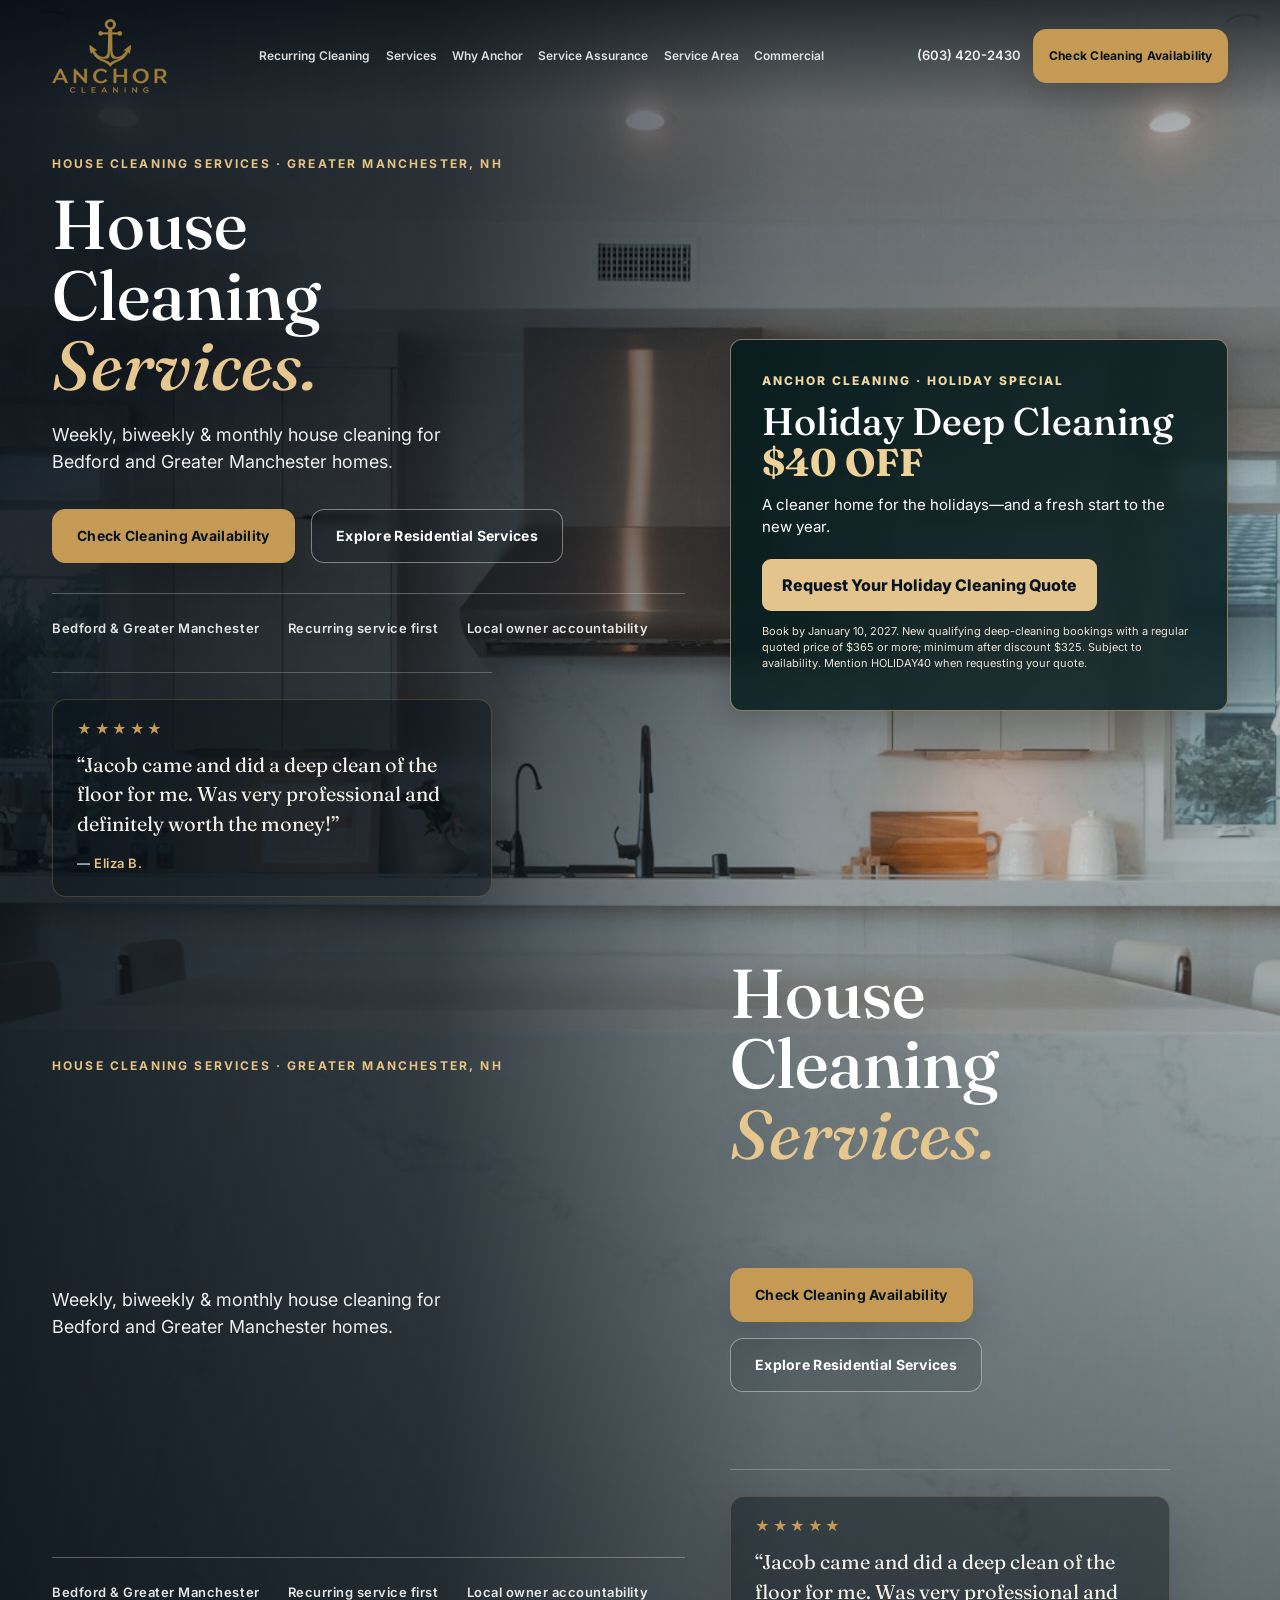
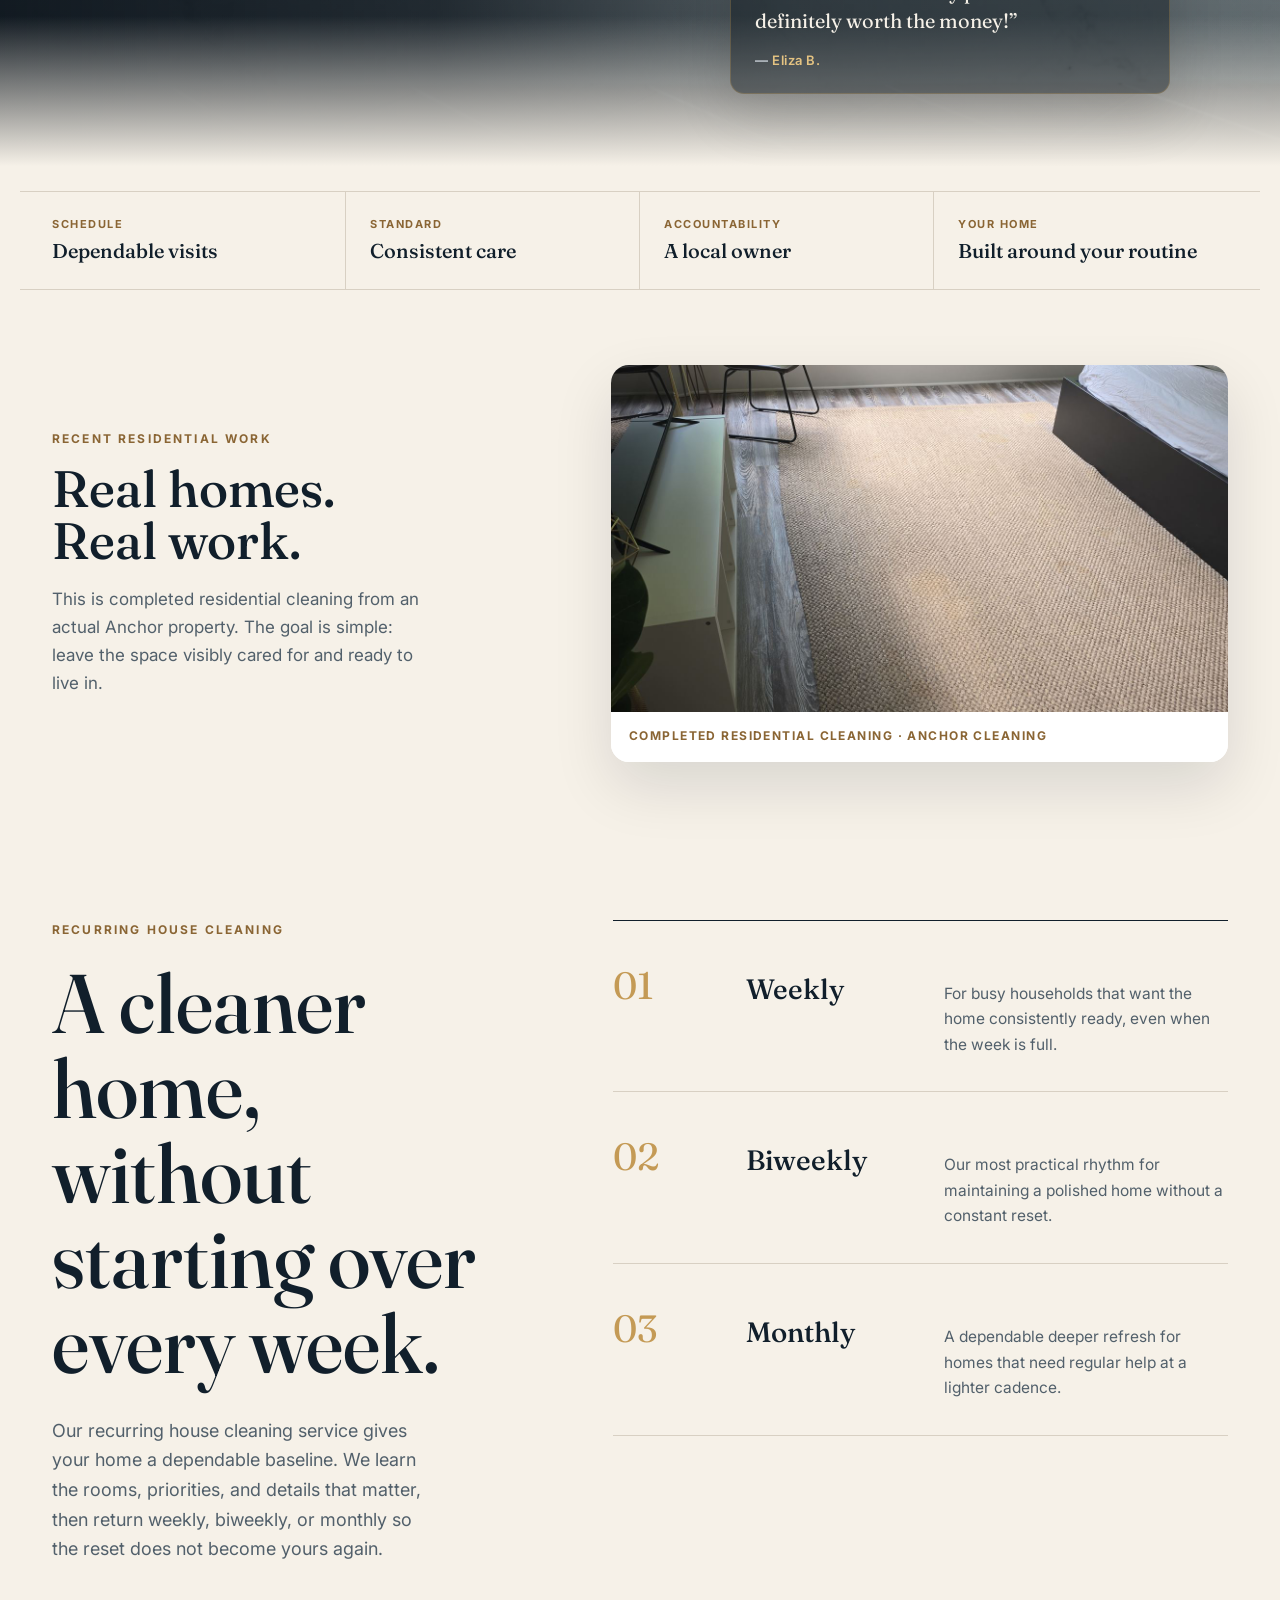
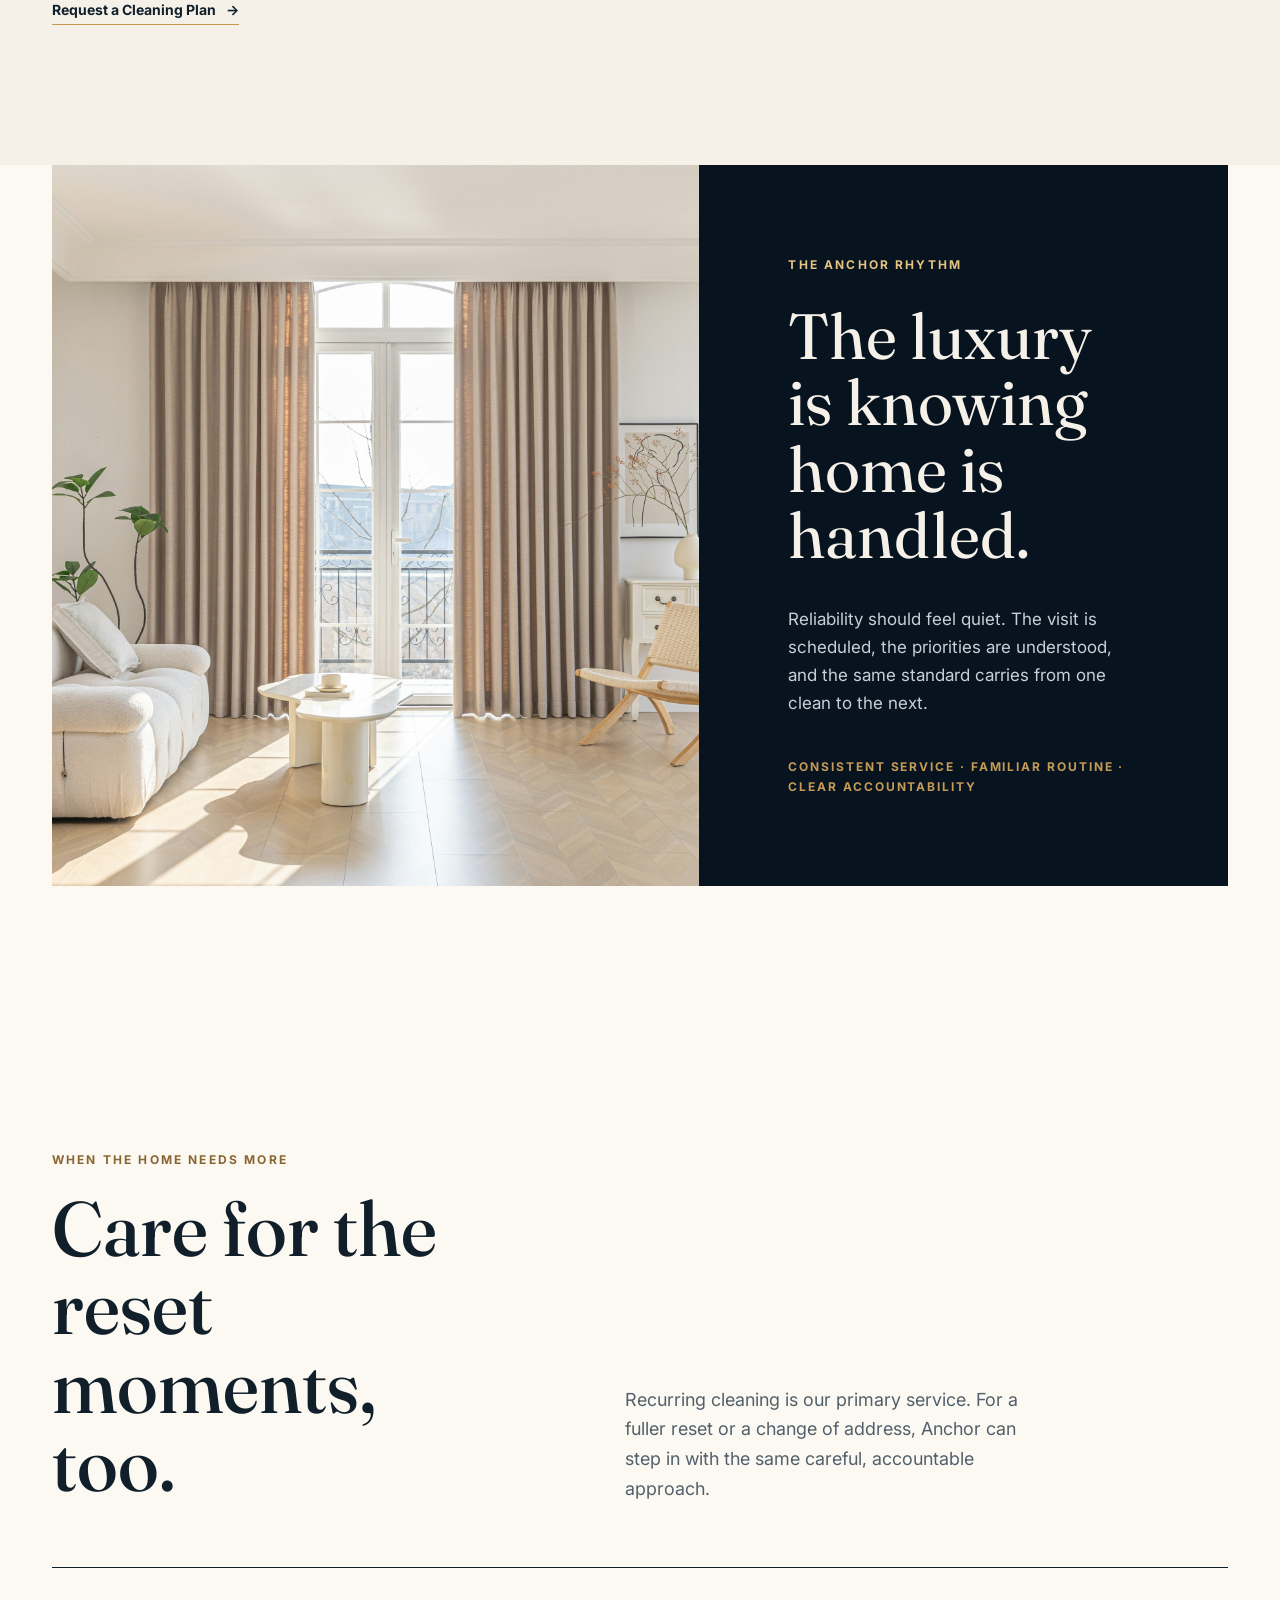
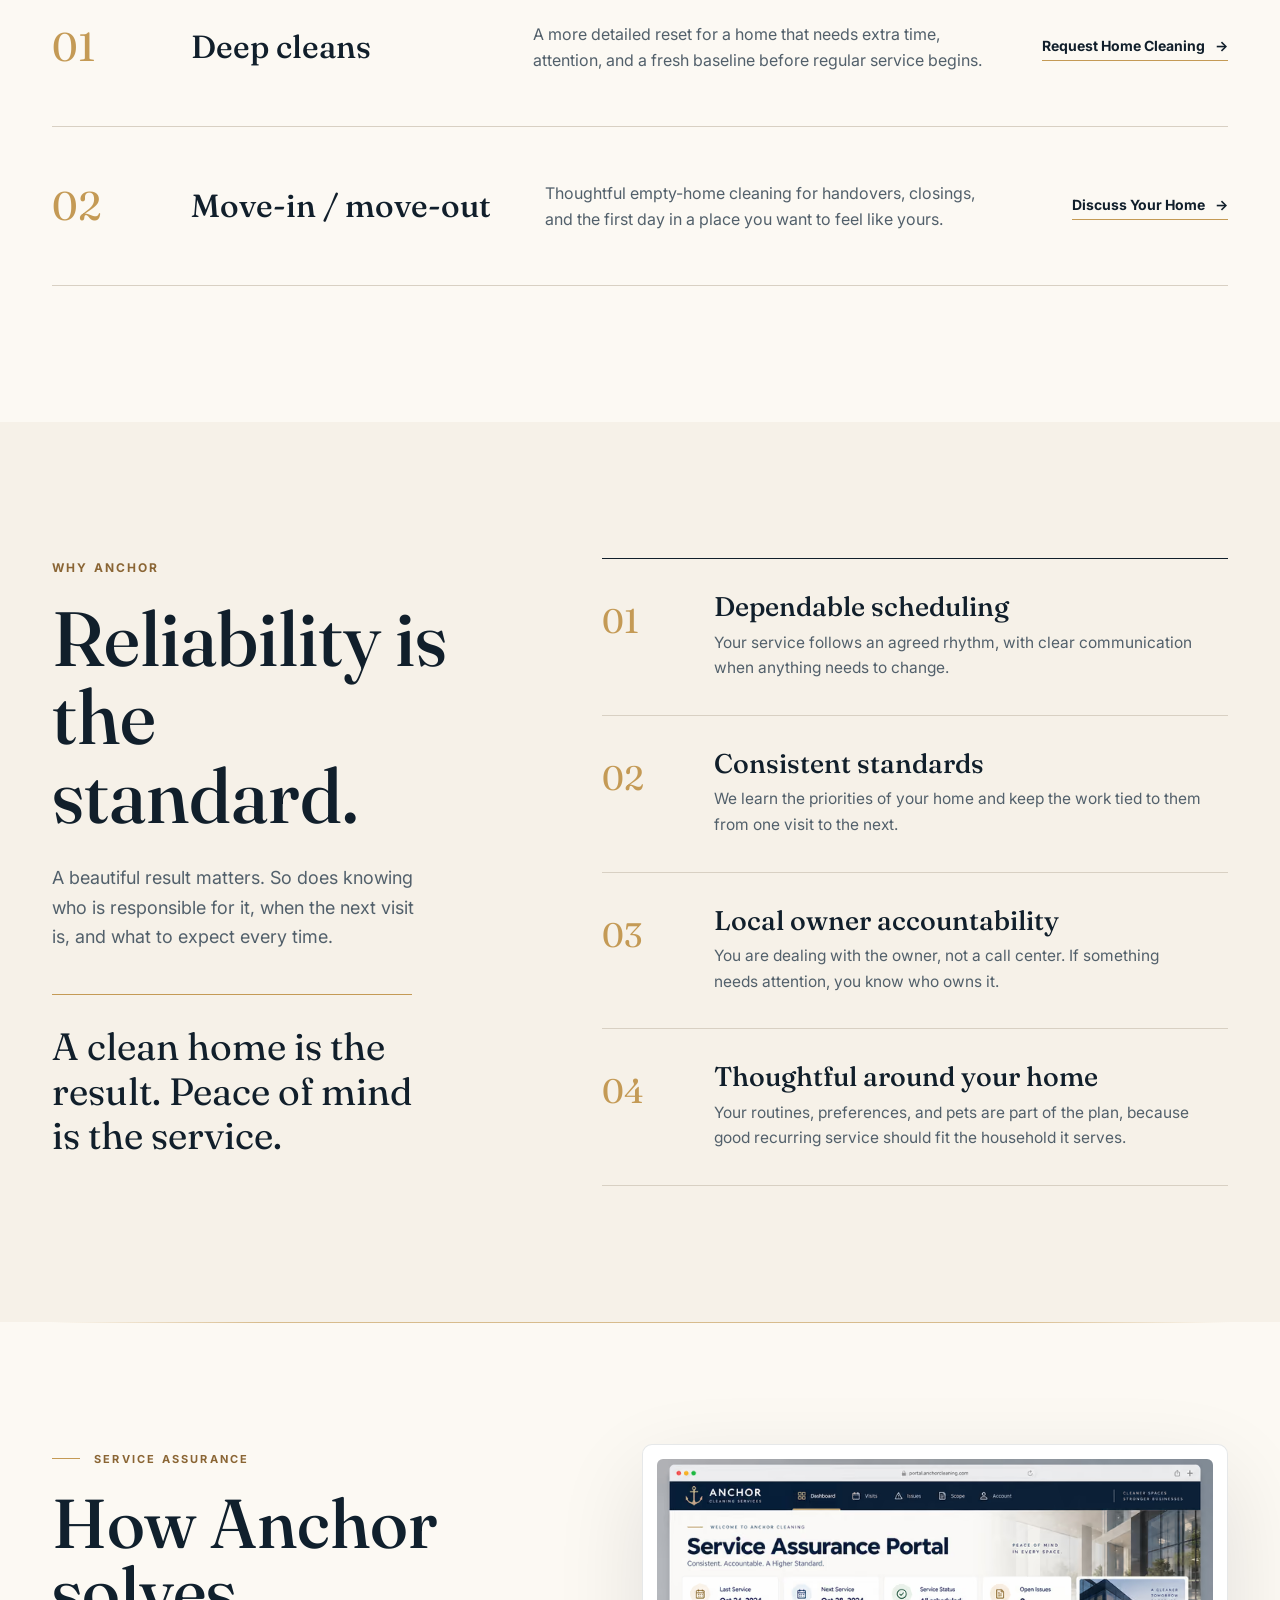
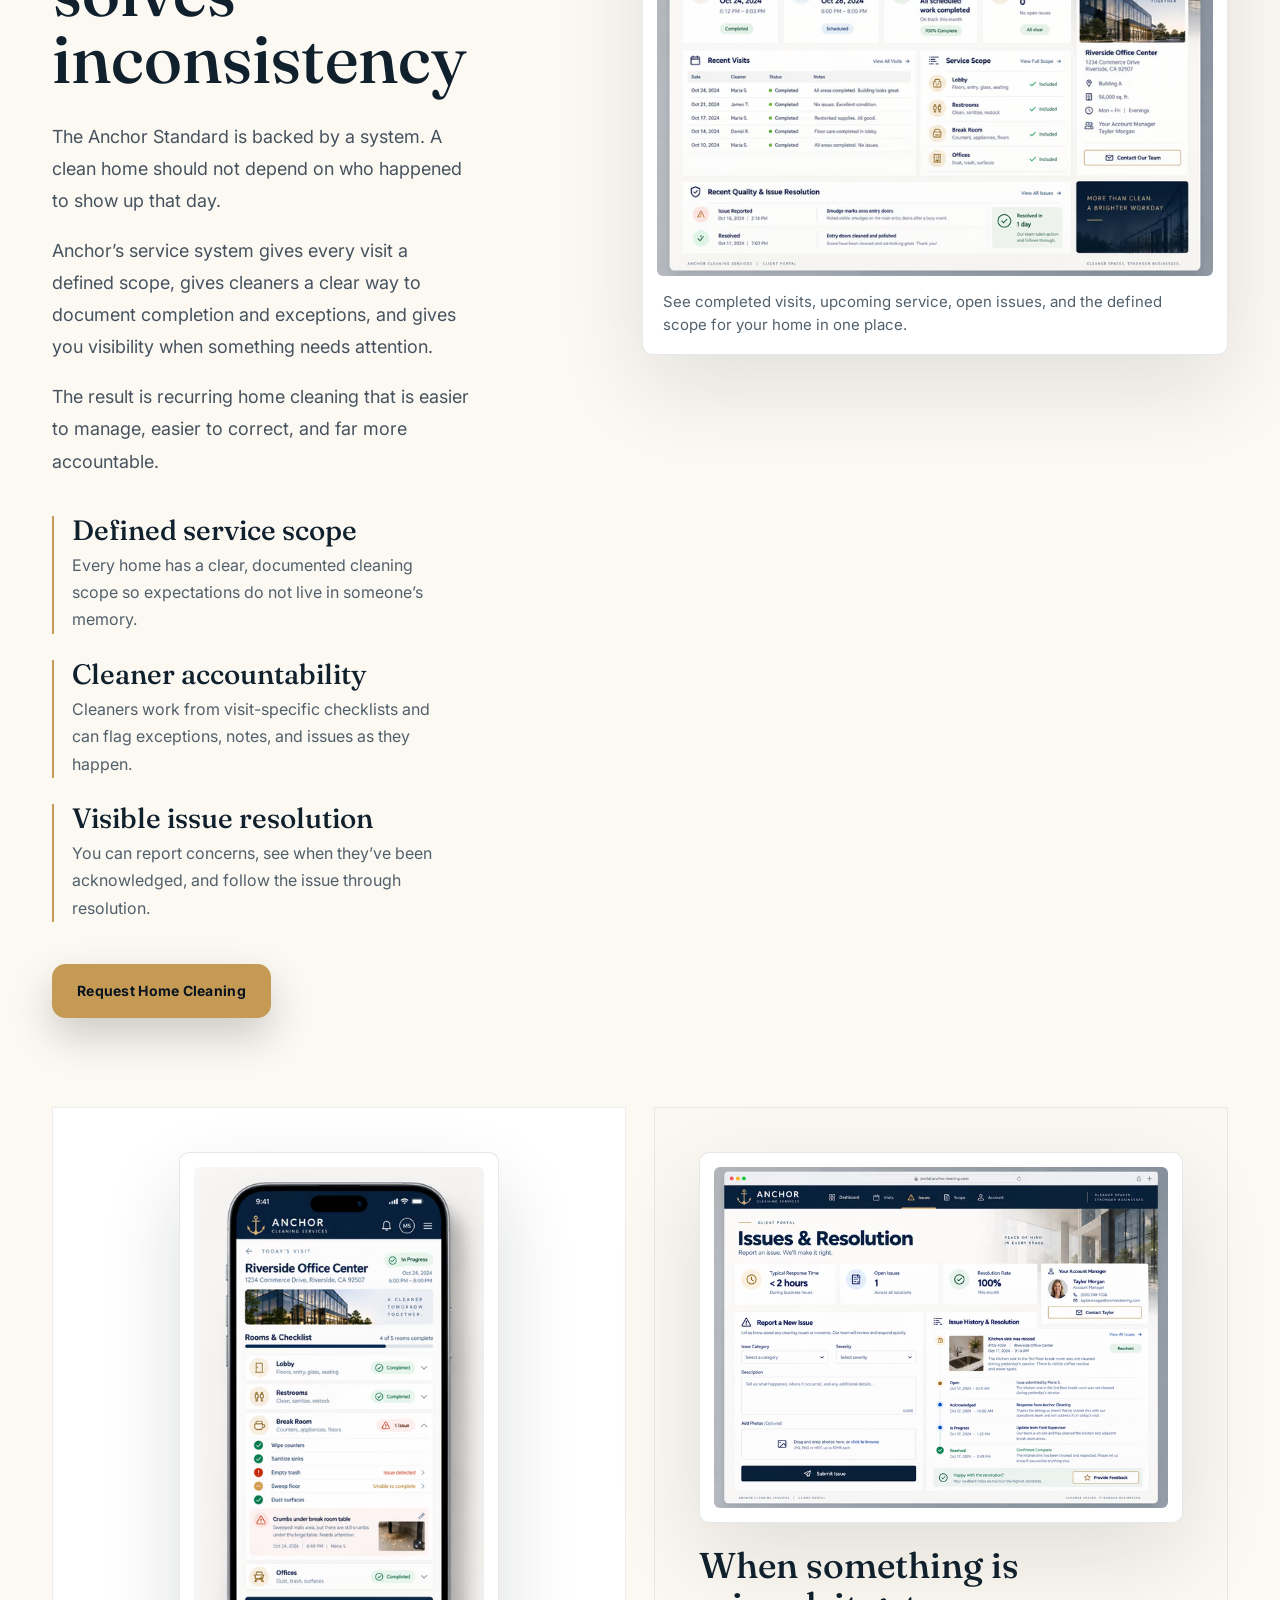
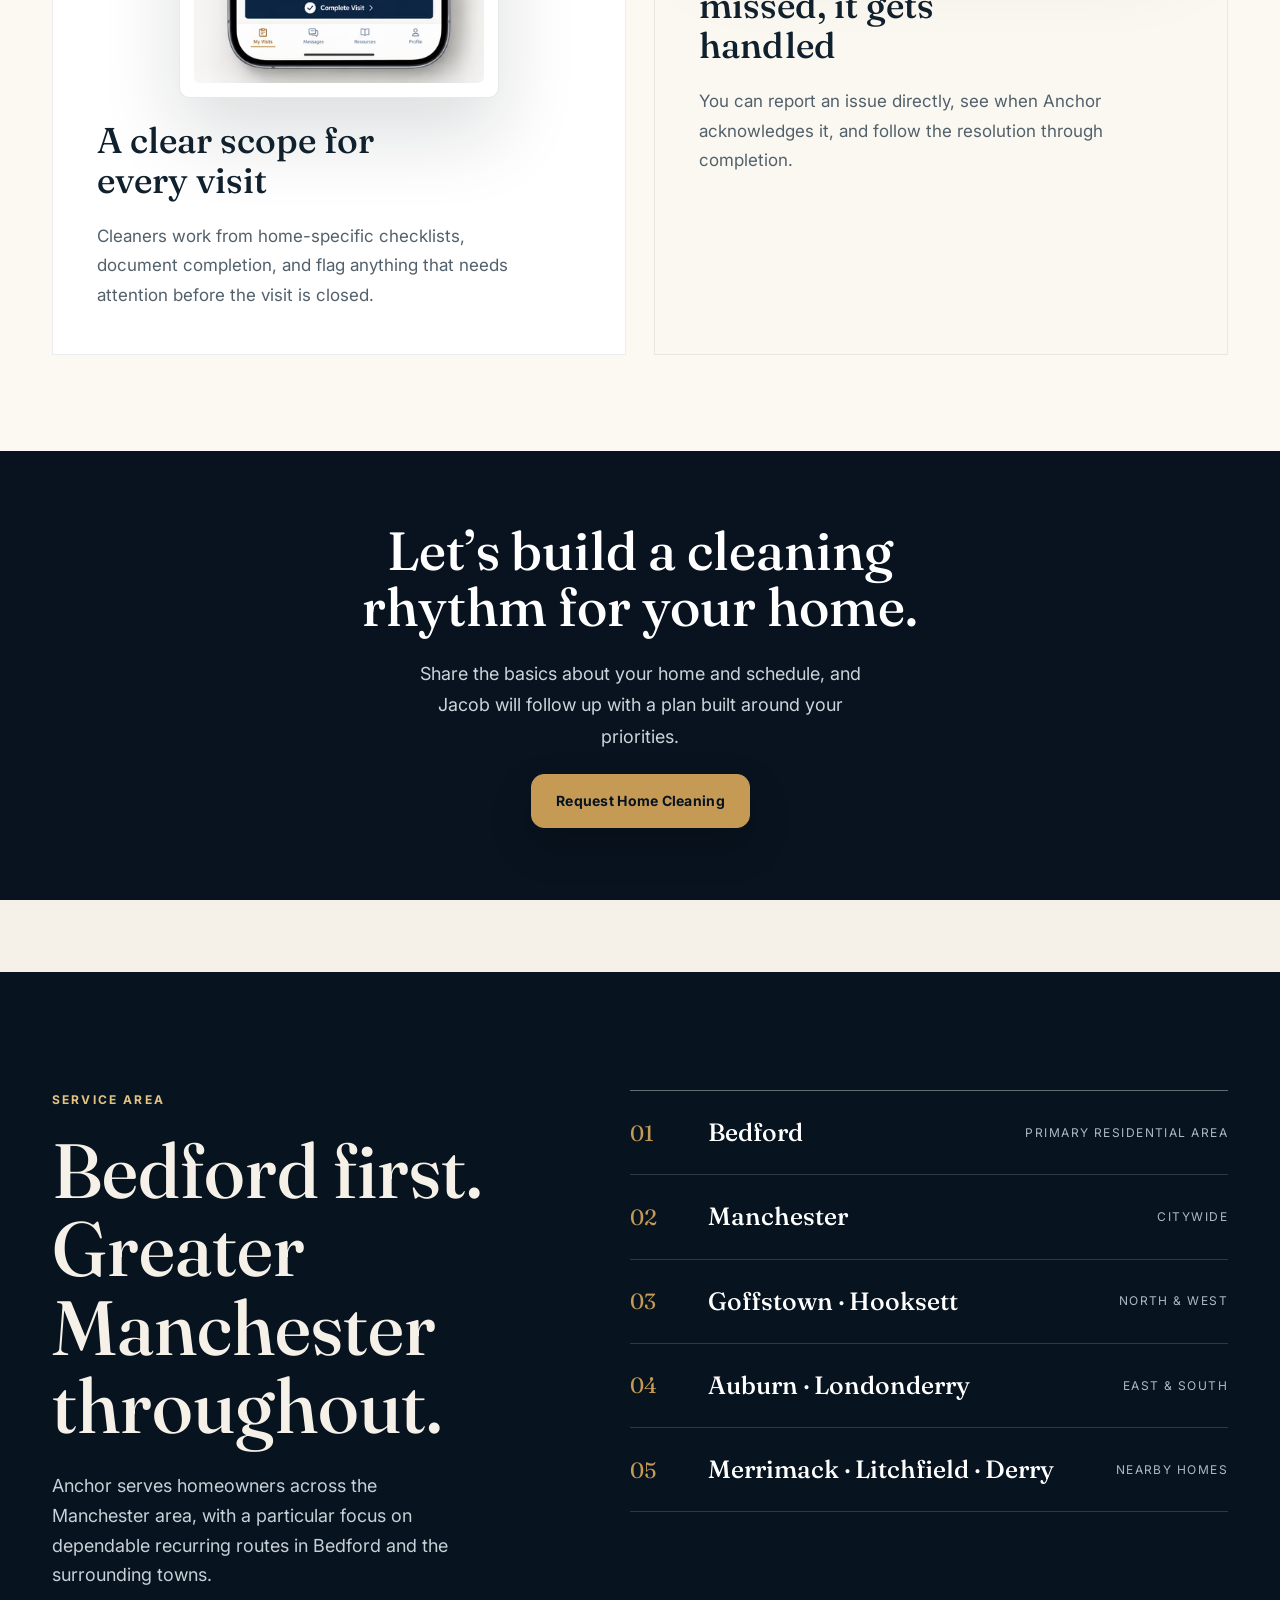
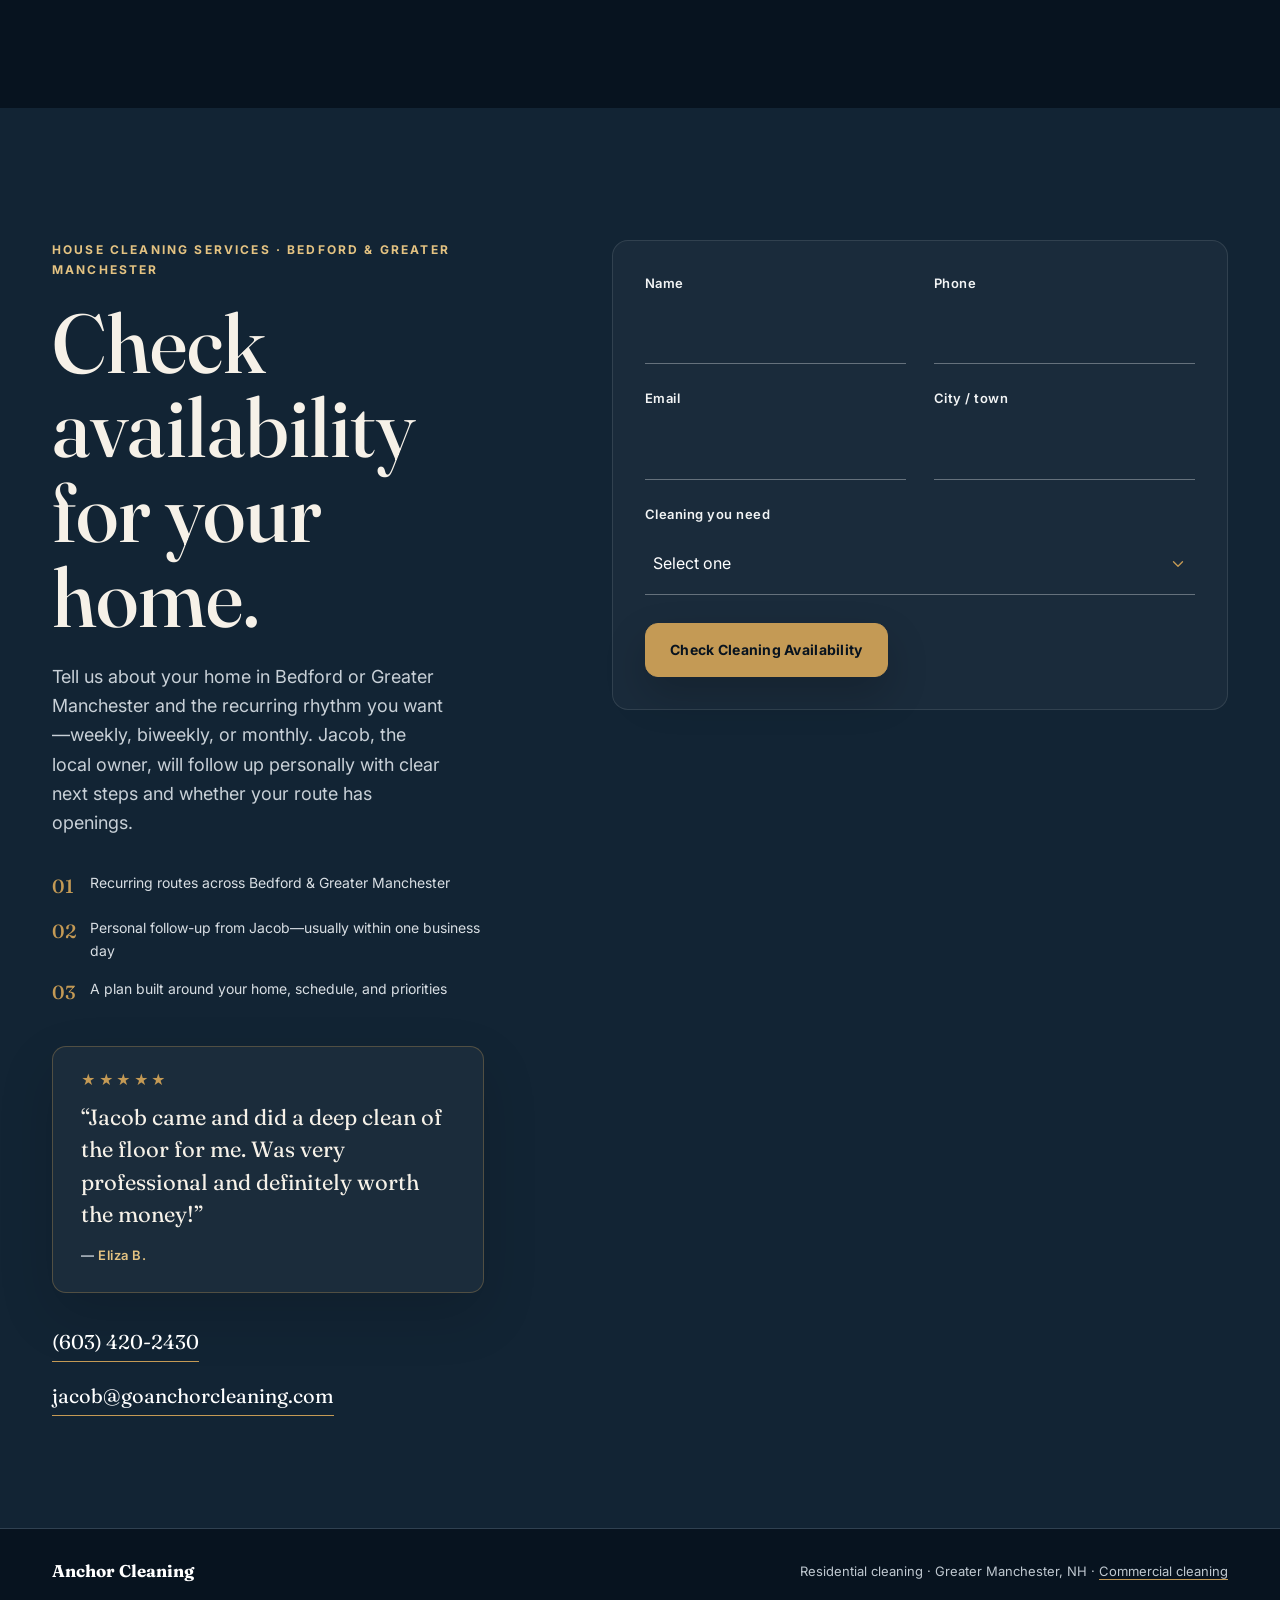
==== residential/index.html @ fb7ed433 "Restore photographic hero with side-by-side original content and holiday offer" ====
<!DOCTYPE html>
<html lang="en">
<head>
<meta name="robots" content="noindex,nofollow,noarchive,nosnippet,noimageindex">
<script>
/* Preview safety guard: submissions never leave this preview. */
document.addEventListener('submit', function (event) {
  var form = event.target;
  if (!(form instanceof HTMLFormElement)) return;
  event.preventDefault();
  event.stopImmediatePropagation();
  if (!form.checkValidity()) { form.reportValidity(); return; }
  var status = form.querySelector('[role="status"], .form-status');
  if (status) {
    status.className = 'form-status';
    status.textContent = 'Preview mode: submission disabled. No request was sent.';
  }
}, true);
</script>
<!-- Google tag (gtag.js) -->
<script async src="https://www.googletagmanager.com/gtag/js?id=AW-18463870847"></script>
<script>
  window.dataLayer = window.dataLayer || [];
  function gtag(){dataLayer.push(arguments);}
  gtag('js', new Date());

  gtag('config', 'AW-18463870847');
</script>
<meta charset="UTF-8">
<meta name="viewport" content="width=device-width, initial-scale=1.0">
<link rel="icon" type="image/png" href="https://goanchorcleaning.com/assets/brand/anchor-favicon-final.png">
<link rel="shortcut icon" type="image/png" href="https://goanchorcleaning.com/assets/brand/anchor-favicon-final.png">
<link rel="apple-touch-icon" href="https://goanchorcleaning.com/assets/brand/anchor-favicon-final.png">
<link rel="manifest" href="https://goanchorcleaning.com/assets/brand/site.webmanifest?v=20261030b">
<meta name="theme-color" content="#07131F">
<title>House Cleaning Services in Bedford & Greater Manchester, NH | Anchor Cleaning</title>
<meta name="description" content="Professional house cleaning services for Bedford and Greater Manchester, NH. Weekly, biweekly, and monthly residential cleaning with local owner accountability.">
<link rel="canonical" href="https://goanchorcleaning.com/residential/">
<meta property="og:title" content="House Cleaning Services | Anchor Cleaning">
<meta property="og:description" content="Professional weekly, biweekly, and monthly house cleaning services for Bedford and Greater Manchester homes.">
<meta property="og:url" content="https://goanchorcleaning.com/residential/">
<meta property="og:type" content="website">
<meta property="og:site_name" content="Anchor Cleaning">
<meta property="og:image" content="https://goanchorcleaning.com/assets/brand/social-preview-v20260916.jpg?v=20260916">
<meta property="og:image:secure_url" content="https://goanchorcleaning.com/assets/brand/social-preview-v20260916.jpg?v=20260916">
<meta property="og:image:width" content="1200">
<meta property="og:image:height" content="630">
<meta property="og:image:alt" content="Anchor Cleaning gold logo on deep navy — premium residential home cleaning in Greater Manchester, New Hampshire">
<meta name="twitter:card" content="summary_large_image">
<meta name="twitter:title" content="House Cleaning Services | Anchor Cleaning">
<meta name="twitter:description" content="Professional weekly, biweekly, and monthly house cleaning services for Bedford and Greater Manchester homes.">
<meta name="twitter:image" content="https://goanchorcleaning.com/assets/brand/social-preview-v20260916.jpg?v=20260916">
<meta name="twitter:image:alt" content="Anchor Cleaning gold logo on deep navy — premium residential home cleaning in Greater Manchester, New Hampshire">
<script type="application/ld+json">
{
  "@context": "https://schema.org",
  "@type": "ProfessionalService",
  "name": "Anchor Cleaning",
  "url": "https://goanchorcleaning.com/residential/",
  "logo": "https://goanchorcleaning.com/assets/brand/anchor-logo-canonical.png?v=20260916",
  "image": "https://goanchorcleaning.com/assets/brand/social-preview-v20260916.jpg?v=20260916",
  "telephone": "+16034202430",
  "email": "jacob@goanchorcleaning.com",
  "description": "Professional house cleaning services for Bedford and Greater Manchester, New Hampshire. Weekly, biweekly, and monthly residential cleaning with local owner accountability.",
  "areaServed": [
    {"@type": "City", "name": "Bedford", "containedInPlace": {"@type": "State", "name": "New Hampshire"}},
    {"@type": "City", "name": "Manchester", "containedInPlace": {"@type": "State", "name": "New Hampshire"}},
    {"@type": "City", "name": "Goffstown", "containedInPlace": {"@type": "State", "name": "New Hampshire"}},
    {"@type": "City", "name": "Hooksett", "containedInPlace": {"@type": "State", "name": "New Hampshire"}},
    {"@type": "City", "name": "Auburn", "containedInPlace": {"@type": "State", "name": "New Hampshire"}},
    {"@type": "City", "name": "Londonderry", "containedInPlace": {"@type": "State", "name": "New Hampshire"}}
  ],
  "serviceType": ["Residential cleaning", "House cleaning services", "Recurring house cleaning", "Maid service"]
}
</script>
<script type="text/javascript">
  (function(c,l,a,r,i,t,y){
    c[a]=c[a]||function(){(c[a].q=c[a].q||[]).push(arguments)};
    t=l.createElement(r);t.async=1;t.src="https://www.clarity.ms/tag/"+i;
    y=l.getElementsByTagName(r)[0];y.parentNode.insertBefore(t,y);
  })(window, document, "clarity", "script", "yhnafqbr5k");
</script>
<script>!function(w,d,s,u){if(w.oaiq)return;var q=function(){q.q.push(arguments)};q.q=[];w.oaiq=q;var j=d.createElement(s);j.async=1;j.src=u;var f=d.getElementsByTagName(s)[0];f.parentNode.insertBefore(j,f)}(window,document,"script","https://bzrcdn.openai.com/sdk/oaiq.min.js");oaiq("init",{pixelId:"QtVasj1GCLfpLWsTwpYTBC",debug:true});</script>
<link rel="preconnect" href="https://fonts.googleapis.com">
<link rel="preconnect" href="https://fonts.gstatic.com" crossorigin>
<link rel="preload" as="style" href="https://fonts.googleapis.com/css2?family=Fraunces:opsz,wght@9..144,400;9..144,500;9..144,600&family=Inter:wght@400;500;600;700&display=swap">
<link href="https://fonts.googleapis.com/css2?family=Fraunces:opsz,wght@9..144,400;9..144,500;9..144,600&family=Inter:wght@400;500;600;700&display=swap" rel="stylesheet" media="print" onload="this.media='all'">
<noscript><link href="https://fonts.googleapis.com/css2?family=Fraunces:opsz,wght@9..144,400;9..144,500;9..144,600&family=Inter:wght@400;500;600;700&display=swap" rel="stylesheet"></noscript>
<script>document.documentElement.classList.add('js-ready')</script>
<style>
  :root{--ink:#111F2B;--ink-soft:#52606B;--navy:#07131F;--navy-2:#122434;--cream:#F6F1E8;--cream-soft:#FCF9F3;--paper:#FFF;--gold:#C49A55;--gold-deep:#8A6534;--line:#D8D0C3;--line-dark:#304151;--maxw:1240px;--ease:cubic-bezier(.22,.61,.36,1)}
  *{box-sizing:border-box;margin:0;padding:0}html{scroll-behavior:smooth;max-width:100%}html,body{overflow-x:hidden;width:100%;max-width:100%}
  body{font-family:'Inter',system-ui,sans-serif;color:var(--ink);background:var(--cream);line-height:1.65;-webkit-font-smoothing:antialiased;text-rendering:optimizeLegibility}
  h1,h2,h3{font-family:'Fraunces',Georgia,serif;font-weight:500;line-height:1.02}a{color:inherit}img{display:block;width:100%}
  .doc{width:min(var(--maxw),100%);margin:0 auto;padding-inline:32px}.eyebrow{font-size:12px;font-weight:700;letter-spacing:.18em;text-transform:uppercase;color:var(--gold-deep)}.eyebrow.light{color:#E4C382}
  header{position:absolute;inset:0 0 auto;z-index:10;color:#fff;background:linear-gradient(180deg,rgba(4,11,18,.66),rgba(4,11,18,0))}
  .mast{min-height:112px;display:grid;grid-template-columns:auto 1fr auto;align-items:center;gap:28px;min-width:0}.mast>*{min-width:0}.wordmark{display:flex;align-items:center;gap:12px;text-decoration:none;color:#fff}.wordmark .brand-lockup{display:block;height:74px;width:auto}
  .nav-links{display:flex;justify-content:center;align-items:center;gap:34px;font-size:14px;font-weight:600;color:rgba(255,255,255,.84)}.nav-links a{position:relative;text-decoration:none;white-space:nowrap}.nav-links a::after{content:"";position:absolute;left:50%;right:50%;bottom:-9px;height:1px;background:var(--gold);transition:left .18s ease,right .18s ease}.nav-links a:hover{color:#fff}.nav-links a:hover::after{left:0;right:0}.mast-actions{display:flex;align-items:center;justify-content:flex-end;gap:15px}.mast-phone{font-size:14px;font-weight:600;text-decoration:none;white-space:nowrap;color:rgba(255,255,255,.9)}
  .btn,.home-form button{display:inline-flex;align-items:center;justify-content:center;min-height:54px;padding:15px 24px;border-radius:13px;border:1px solid transparent;font:700 14px/1 'Inter',sans-serif;letter-spacing:.02em;text-decoration:none;white-space:nowrap;cursor:pointer;transition:transform 220ms var(--ease),box-shadow 220ms var(--ease),filter 180ms ease,background 180ms ease,border-color 180ms ease,color 180ms ease;will-change:transform}.btn-gold,.home-form button{background:var(--gold);color:#08131F;border-color:var(--gold);box-shadow:0 18px 42px rgba(0,0,0,.19)}.btn-gold:hover,.home-form button:hover{filter:brightness(1.07);transform:translateY(-2px);box-shadow:0 12px 30px rgba(0,0,0,.22)}.btn-gold:active,.home-form button:active{filter:brightness(.95);transform:translateY(0)}.btn-quiet{color:#fff;border-color:rgba(255,255,255,.42);background:rgba(7,19,31,.12);backdrop-filter:blur(5px)}.btn-quiet:hover{border-color:var(--gold);color:#F0D197;transform:translateY(-2px)}.text-link{display:inline-flex;align-items:center;gap:10px;font-size:14px;font-weight:700;text-decoration:none;border-bottom:1px solid var(--gold);padding-bottom:3px}.text-link::after{content:'\2192';transition:transform .2s ease}.text-link:hover::after{transform:translateX(4px)}
  .hero{position:relative;min-height:100svh;color:#fff;background:linear-gradient(90deg,rgba(4,12,20,.86) 0%,rgba(4,12,20,.70) 34%,rgba(4,12,20,.23) 62%,rgba(4,12,20,.06) 100%),linear-gradient(180deg,rgba(4,12,20,.28),rgba(4,12,20,.10) 50%,rgba(4,12,20,.56)),url('../assets/anchor-residential-hero.jpg') center/cover no-repeat}.hero::after{content:"";position:absolute;left:0;right:0;bottom:0;height:150px;background:linear-gradient(0deg,var(--cream),rgba(246,241,232,0));pointer-events:none}.hero-inner{position:relative;z-index:1;min-height:100svh;display:flex;align-items:flex-end;padding-top:160px;padding-bottom:94px}.hero-copy{max-width:780px}.hero h1{font-size:clamp(62px,8.5vw,128px);max-width:8.6ch;margin:25px 0 30px;text-shadow:0 18px 60px rgba(0,0,0,.38)}.hero h1 em{display:block;color:#E5C78F;font-weight:500}.hero-lede{font-size:clamp(19px,1.8vw,25px);line-height:1.52;color:rgba(255,255,255,.92);max-width:36ch}.hero-actions{display:flex;flex-wrap:wrap;align-items:center;gap:16px;margin-top:34px}.hero-note{display:flex;flex-wrap:wrap;gap:12px 28px;margin-top:52px;padding-top:24px;border-top:1px solid rgba(255,255,255,.28);font-size:13px;font-weight:600;letter-spacing:.04em;color:rgba(255,255,255,.88)}
  .work-proof{padding:44px 0 26px;background:var(--cream)}.work-proof-grid{display:grid;grid-template-columns:minmax(0,.9fr) minmax(320px,1.1fr);gap:54px;align-items:center}.work-proof-copy h2{font-size:clamp(34px,4vw,54px);margin:14px 0 18px;max-width:11ch}.work-proof-copy p{color:var(--ink-soft);font-size:17px;max-width:34ch}.work-proof-photo{margin:0;border-radius:18px;overflow:hidden;box-shadow:0 24px 60px rgba(7,19,31,.12);background:#fff}.work-proof-photo img{display:block;width:100%;aspect-ratio:16/9;object-fit:cover;object-position:center;height:auto}.work-proof-photo figcaption{padding:14px 18px 16px;font-size:12px;font-weight:700;letter-spacing:.12em;text-transform:uppercase;color:var(--gold-deep);background:#fff}.trust-strip{position:relative;z-index:2;background:var(--cream);padding:25px 0 31px}.trust-grid{display:grid;grid-template-columns:repeat(4,1fr);border-top:1px solid var(--line);border-bottom:1px solid var(--line)}.trust-item{padding:23px 24px;border-right:1px solid var(--line)}.trust-item:first-child{padding-left:0}.trust-item:last-child{border-right:0}.trust-item span{display:block;font-size:11px;font-weight:700;letter-spacing:.14em;text-transform:uppercase;color:var(--gold-deep);margin-bottom:6px}.trust-item b{font-family:'Fraunces',serif;font-size:20px;font-weight:500;line-height:1.2}
  .recurring{padding:132px 0 140px;background:var(--cream)}.recurring-grid{display:grid;grid-template-columns:minmax(320px,.75fr) minmax(0,1fr);gap:100px;align-items:start}.recurring h2{font-size:clamp(48px,6.5vw,86px);max-width:9.3ch;margin:22px 0 30px}.recurring-intro{font-size:18px;color:var(--ink-soft);max-width:34ch;margin-bottom:32px}.frequency{border-top:1px solid var(--ink)}.freq-row{display:grid;grid-template-columns:105px 170px 1fr;gap:28px;align-items:baseline;padding:34px 0;border-bottom:1px solid var(--line)}.freq-row .num{font-family:'Fraunces',serif;font-size:38px;color:var(--gold)}.freq-row h3{font-size:28px}.freq-row p{font-size:15.5px;color:var(--ink-soft);max-width:36ch}
  .home-statement{background:var(--cream-soft);padding:0 0 136px}.home-grid{display:grid;grid-template-columns:minmax(0,1.1fr) minmax(360px,.9fr);min-height:650px}.home-photo{overflow:hidden;min-height:650px}.home-photo img{height:100%;object-fit:cover;transition:transform .5s var(--ease)}.home-grid:hover .home-photo img{transform:scale(1.015)}.home-copy{background:var(--navy);color:#fff;padding:clamp(58px,7vw,96px);display:flex;flex-direction:column;justify-content:space-between}.home-copy blockquote{font-family:'Fraunces',serif;font-size:clamp(38px,5vw,66px);line-height:1.04;color:var(--cream);max-width:10ch;margin:28px 0 36px}.home-copy p{color:#C8D0D7;font-size:17px;max-width:34ch}.home-copy .caption{font-size:12px;font-weight:700;letter-spacing:.16em;text-transform:uppercase;color:var(--gold);padding-top:40px}
  .services{padding:128px 0 136px;background:var(--cream-soft)}.section-head{display:grid;grid-template-columns:minmax(300px,.8fr) minmax(0,1fr);gap:90px;align-items:end;margin-bottom:64px}.section-head h2{font-size:clamp(46px,6vw,78px);max-width:9ch;margin-top:20px}.section-head p{font-size:18px;color:var(--ink-soft);max-width:38ch}.service-ledger{border-top:1px solid var(--ink)}.service-row{display:grid;grid-template-columns:105px minmax(220px,.65fr) minmax(0,1fr) auto;gap:34px;align-items:center;padding:46px 0;border-bottom:1px solid var(--line)}.service-row .num{font-family:'Fraunces',serif;font-size:40px;color:var(--gold)}.service-row h3{font-size:32px}.service-row p{font-size:16px;color:var(--ink-soft);max-width:45ch}.service-row .text-link{white-space:nowrap}
  .why{padding:136px 0;background:var(--cream)}.why-grid{display:grid;grid-template-columns:minmax(300px,.72fr) minmax(0,1fr);gap:100px;align-items:start}.why h2{font-size:clamp(48px,6vw,82px);max-width:8.7ch;margin:22px 0 28px}.why-intro{font-size:18px;color:var(--ink-soft);max-width:34ch}.why-pull{font-family:'Fraunces',serif;font-size:clamp(25px,3vw,38px);line-height:1.17;margin-top:42px;padding-top:30px;border-top:1px solid var(--gold);max-width:15ch}.principles{border-top:1px solid var(--ink)}.principle{display:grid;grid-template-columns:84px 1fr;gap:28px;padding:34px 0;border-bottom:1px solid var(--line)}.principle .num{font-family:'Fraunces',serif;font-size:34px;color:var(--gold)}.principle h3{font-size:27px;margin-bottom:9px}.principle p{font-size:15.5px;color:var(--ink-soft);max-width:49ch}
  .area{padding:118px 0;background:var(--navy);color:#fff}.area-grid{display:grid;grid-template-columns:minmax(310px,.8fr) minmax(0,1fr);gap:100px;align-items:start}.area h2{font-size:clamp(48px,6vw,80px);max-width:9.5ch;margin:22px 0 26px;color:var(--cream)}.area-copy{font-size:18px;color:#C8D0D7;max-width:36ch}.towns{border-top:1px solid rgba(255,255,255,.38)}.town{display:grid;grid-template-columns:52px 1fr auto;gap:26px;align-items:center;padding:21px 0;border-bottom:1px solid rgba(255,255,255,.16)}.town .num{font-family:'Fraunces',serif;color:var(--gold);font-size:22px}.town b{font-family:'Fraunces',serif;font-size:25px;font-weight:500}.town span:last-child{font-size:12px;letter-spacing:.12em;text-transform:uppercase;color:#AEB9C2}
  .quote{padding:132px 0 112px;background:var(--navy-2);color:#fff}.quote-grid{display:grid;grid-template-columns:minmax(310px,.7fr) minmax(520px,1fr);gap:clamp(110px,10vw,190px);align-items:start}.quote h2{font-size:clamp(52px,6.5vw,92px);max-width:9.5ch;margin:21px 0 22px;color:var(--cream)}.quote-copy{font-size:18px;color:#C8D0D7;max-width:36ch;line-height:1.62}.quote-points{display:grid;gap:14px;margin-top:34px;font-size:14px;color:#D8DEE3}.quote-points span{display:grid;grid-template-columns:28px 1fr;gap:10px}.quote-points b{font-family:'Fraunces',serif;color:var(--gold);font-size:19px;font-weight:500}.contact-links{display:flex;flex-wrap:wrap;gap:17px 24px;margin-top:32px}.contact-links a{color:#fff;text-decoration:none;border-bottom:1px solid var(--gold);padding-bottom:3px;font-family:'Fraunces',serif;font-size:20px}.trust-review{margin:0;padding:26px 28px;background:rgba(255,255,255,.04);border:1px solid rgba(196,154,85,.32);border-radius:14px;box-shadow:0 22px 56px rgba(0,0,0,.14)}.trust-review-stars{display:block;color:var(--gold);font-size:14px;letter-spacing:.18em;margin-bottom:14px;line-height:1}.trust-review-text{font-family:'Fraunces',serif;font-size:clamp(18px,2.1vw,22px);line-height:1.48;color:var(--cream);margin:0 0 14px}.trust-review-by{font-style:normal;font-size:13px;font-weight:600;letter-spacing:.04em;color:#C8D0D7}.trust-review-by b{color:#E4C382;font-weight:600}.hero-review{display:none;margin-top:32px;padding-top:26px;border-top:1px solid rgba(255,255,255,.24);max-width:44ch}.hero-review .trust-review{padding:22px 24px;background:rgba(4,12,20,.42);border-color:rgba(196,154,85,.28)}.hero-review .trust-review-text{font-size:clamp(17px,1.8vw,20px)}.quote-review--aside{display:none;margin-top:38px}.quote-review--pre-cta{display:block;margin-top:6px;margin-bottom:2px}
  .home-form{display:grid;grid-template-columns:1fr 1fr;gap:24px 28px;background:rgba(255,255,255,.035);border:1px solid rgba(255,255,255,.10);border-radius:16px;padding:32px;transition:transform 250ms ease,box-shadow 250ms ease}.home-form:hover{transform:translateY(-2px);box-shadow:0 24px 70px rgba(0,0,0,.18)}.home-form label{position:relative;display:grid;gap:8px;font-size:13px;font-weight:600;letter-spacing:.04em;color:#F2F4F5}.home-form label::after{content:"";position:absolute;left:0;right:100%;bottom:0;height:2px;background:var(--gold);transition:right .2s var(--ease)}.home-form label:focus-within::after{right:0}.home-form input,.home-form select{width:100%;min-height:62px;padding:14px 8px;color:#fff;background:transparent;border:0;border-bottom:1px solid rgba(255,255,255,.33);border-radius:0;font:400 16px/1.3 'Inter',sans-serif;transition:border-color .2s ease}.home-form input:hover,.home-form select:hover{border-bottom-color:rgba(255,255,255,.52)}.home-form input:focus,.home-form select:focus{outline:none;border-bottom-color:transparent}.home-form select{appearance:none;padding-right:34px;background-image:url("data:image/svg+xml,%3Csvg xmlns='http://www.w3.org/2000/svg' width='18' height='18' viewBox='0 0 24 24' fill='none' stroke='%23C49A55' stroke-width='1.8' stroke-linecap='round' stroke-linejoin='round'%3E%3Cpath d='m6 9 6 6 6-6'/%3E%3C/svg%3E");background-repeat:no-repeat;background-position:right 8px center}.home-form option{color:var(--ink);background:#fff}.home-form .full{grid-column:1/-1}.home-form .hp{position:absolute;left:-9999px;width:1px;height:1px;opacity:0}.home-form button{justify-self:start;margin-top:4px}.home-form button:disabled{opacity:.6;cursor:wait}.form-status{align-self:center;min-height:1.4em;font-size:14px;color:#C8D0D7}.form-status.ok{color:#F0D197}.form-status.err{color:#FFD3CD}
  footer{padding:28px 0;background:var(--navy);border-top:1px solid var(--line-dark);color:#BFC8D0}.foot{display:flex;align-items:center;justify-content:space-between;gap:20px;flex-wrap:wrap;font-size:13px}.foot strong{font-family:'Fraunces',serif;font-size:17px;color:#fff}.foot a{text-decoration:none;border-bottom:1px solid var(--gold)}
  .service-assurance{background:var(--cream-soft);padding:clamp(96px,11vw,128px) 0 0;position:relative;color:#10202D}
  .service-assurance::before{content:"";position:absolute;top:0;left:50%;transform:translateX(-50%);width:min(1240px,92vw);height:1px;background:linear-gradient(90deg,transparent,#C49A55 18%,#C49A55 82%,transparent);opacity:.65}
  .service-assurance-hero{display:grid;grid-template-columns:minmax(280px,.94fr) minmax(320px,1.06fr);gap:clamp(40px,5.5vw,96px);align-items:start;margin-bottom:clamp(64px,7vw,112px)}
  .service-assurance-eyebrow{display:flex;align-items:center;gap:14px;font-size:11px;font-weight:700;letter-spacing:.2em;text-transform:uppercase;color:#8A6534;margin-bottom:22px}
  .service-assurance-eyebrow::before{content:"";width:28px;height:1px;background:var(--gold);flex-shrink:0}
  .service-assurance-story h2{font-size:clamp(44px,5.4vw,82px);line-height:.98;max-width:11ch;margin-bottom:28px;color:#10202D}
  .service-assurance-body{display:grid;gap:18px;font-size:18px;line-height:1.78;color:#46535F;max-width:38ch}
  .service-assurance-proof{list-style:none;display:grid;gap:26px;margin:38px 0 42px;padding:0}
  .service-assurance-proof h3{font-family:'Fraunces',Georgia,serif;font-size:clamp(22px,2.2vw,28px);font-weight:500;color:#10202D;margin-bottom:8px}
  .service-assurance-proof p{font-size:16px;line-height:1.7;color:#52606B;max-width:36ch}
  .service-assurance-proof li{padding-left:18px;border-left:2px solid var(--gold)}
  .service-assurance-cta{display:inline-flex}
  .portal-mockup-frame{margin:0;background:#fff;border:1px solid rgba(17,31,43,.1);border-radius:10px;box-shadow:0 32px 90px rgba(7,19,31,.11);padding:clamp(10px,1.2vw,14px);transition:transform 700ms var(--ease),box-shadow 700ms var(--ease)}
  .portal-mockup-frame picture{display:block;width:100%}
  .portal-mockup-frame img{width:100%;height:auto;display:block;border-radius:6px}
  .portal-mockup-frame figcaption{margin-top:14px;padding:0 6px 4px;font-size:15px;line-height:1.55;color:#52606B}
  .portal-mockup-frame--primary{position:relative;top:-6px}
  .js-ready .portal-mockup-frame--primary.in{transform:translateY(-4px)}
  .portal-mockup-frame--device{max-width:320px;margin-left:auto;margin-right:auto;box-shadow:0 36px 80px rgba(7,19,31,.14)}
  .service-assurance-panels{display:grid;grid-template-columns:repeat(2,minmax(0,1fr));gap:clamp(20px,2.5vw,28px);margin-bottom:clamp(72px,8vw,96px)}
  .portal-feature-panel{background:#fff;border:1px solid rgba(17,31,43,.08);padding:clamp(28px,3.5vw,44px);display:grid;gap:22px;align-content:start}
  .portal-feature-panel--cream{background:#FBF8F1}
  .portal-feature-panel h3{font-size:clamp(26px,2.8vw,36px);line-height:1.12;color:#10202D;max-width:16ch}
  .portal-feature-panel p{font-size:17px;line-height:1.72;color:#52606B;max-width:38ch}
  .service-assurance-outro{background:#08131F;color:#fff;padding:clamp(56px,6vw,72px) 0;text-align:center;margin-bottom:clamp(48px,6vw,72px)}
  .service-assurance-outro-inner{display:grid;justify-items:center;gap:22px}
  .service-assurance-outro h2{font-size:clamp(34px,4.2vw,56px);line-height:1.05;max-width:16ch;color:#fff}
  .service-assurance-outro p{font-size:18px;line-height:1.75;color:#CBD4DB;max-width:42ch}
  :focus-visible{outline:2px solid #E4C382;outline-offset:4px}.js-ready .reveal{opacity:0;transform:translateY(24px);transition:opacity 700ms var(--ease),transform 700ms var(--ease)}.js-ready .reveal.in{opacity:1;transform:none}
  @media(min-width:761px){.hero-review{display:block}.quote-review--pre-cta{display:none}.quote-review--aside{display:block}}
  @media(max-width:1200px){.mast{grid-template-columns:auto 1fr}.nav-links{display:none}.mast-actions{justify-self:end}.recurring-grid,.why-grid,.section-head,.area-grid{grid-template-columns:1fr;gap:52px}.home-grid{grid-template-columns:1fr}.home-photo{min-height:520px}.home-copy{min-height:500px}.quote-grid{grid-template-columns:1fr;gap:64px}.home-form{max-width:760px}.freq-row{grid-template-columns:90px 150px 1fr}.service-assurance-hero{grid-template-columns:1fr}.portal-mockup-frame--primary{top:0}.service-assurance-panels{grid-template-columns:1fr}.portal-mockup-frame--device{max-width:280px}}
  @media(max-width:760px){.work-proof-grid{grid-template-columns:1fr;gap:28px}.work-proof{padding:34px 0 18px}.doc{padding-inline:22px}.mast{min-height:92px;gap:14px}.wordmark .brand-lockup{height:52px}.mast-phone{display:none}.mast-actions .btn{min-height:46px;padding:12px 15px;font-size:12px}.hero{background-position:58% center}.hero-inner{padding-top:130px;padding-bottom:74px}.hero h1{font-size:clamp(50px,16vw,72px);max-width:7.6ch}.hero-lede{font-size:18px}.hero-actions{align-items:stretch}.hero-actions .btn{width:100%}.hero-note{display:grid;gap:10px;margin-top:40px}.hero-review{display:none}.quote-review--aside{display:none}.quote-review--pre-cta{display:block}.trust-strip{padding-top:0}.trust-grid{grid-template-columns:1fr 1fr}.trust-item,.trust-item:first-child{padding:20px 16px}.trust-item:nth-child(2){border-right:0}.trust-item:nth-child(-n+2){border-bottom:1px solid var(--line)}.trust-item b{font-size:17px}.recurring,.services,.why{padding:86px 0}.recurring h2,.why h2,.section-head h2{font-size:clamp(43px,13vw,60px)}.freq-row{grid-template-columns:58px 1fr;gap:12px 18px;padding:27px 0}.freq-row .num{font-size:29px}.freq-row h3{font-size:25px}.freq-row p{grid-column:2}.home-statement{padding-bottom:86px}.home-photo{min-height:420px}.home-copy{min-height:460px;padding:54px 28px}.home-copy blockquote{font-size:clamp(39px,12vw,54px)}.section-head{margin-bottom:44px}.service-row{grid-template-columns:58px 1fr;gap:12px 18px;padding:32px 0}.service-row .num{font-size:29px}.service-row h3{font-size:27px}.service-row p,.service-row .text-link{grid-column:2}.principle{grid-template-columns:58px 1fr;gap:18px}.principle .num{font-size:27px}.area{padding:88px 0}.area h2{font-size:clamp(43px,13vw,60px)}.town{grid-template-columns:42px 1fr;gap:16px}.town span:last-child{grid-column:2}.town b{font-size:23px}.quote{padding:88px 0 76px}.quote h2{font-size:clamp(48px,14vw,66px)}.home-form{grid-template-columns:1fr;padding:24px;border-radius:14px}.home-form .full{grid-column:auto}.home-form button{width:100%}.contact-links{display:grid}.foot{display:grid}.service-assurance-hero{display:flex;flex-direction:column}.service-assurance-story{display:contents}.service-assurance-intro{order:1}.portal-mockup-frame--primary{order:2}.service-assurance-proof{order:3;margin-bottom:0}.service-assurance-cta--inline{display:none}.service-assurance-story h2{max-width:12ch}.service-assurance-body{max-width:none}.portal-feature-panel .portal-mockup-frame--device{max-width:min(280px,78vw)}}
  @media(prefers-reduced-motion:reduce){html{scroll-behavior:auto}.js-ready .reveal{opacity:1;transform:none;transition:none}.home-photo img,.btn,.home-form,.home-form button,.portal-mockup-frame{transition:none}.home-grid:hover .home-photo img,.btn:hover,.home-form:hover{transform:none}}
</style>
<style id="anchor-holiday-2026">
/* Seasonal layer sits inside the existing photographic hero; never inserts a new section. */
.hero.holiday-active{isolation:isolate}
.holiday-decor{position:absolute;z-index:3;top:0;left:0;right:0;height:118px;pointer-events:none;overflow:hidden}
.holiday-decor svg{display:block;width:100%;height:100%;filter:drop-shadow(0 7px 8px rgba(0,0,0,.35))}
.holiday-overlay{position:relative;z-index:4;margin:16px 0 24px;max-width:650px;padding:22px 24px;border:1px solid rgba(232,203,148,.55);border-radius:12px;background:linear-gradient(110deg,rgba(7,27,30,.89),rgba(7,27,30,.63));box-shadow:0 12px 38px rgba(0,0,0,.24)}
.holiday-overlay .holiday-label{font-size:12px;letter-spacing:.17em;text-transform:uppercase;color:#efd6a3;font-weight:800}
.holiday-overlay h2{font-size:clamp(30px,4vw,55px);line-height:1.08;color:#fff;margin:10px 0}
.holiday-overlay h2 strong{color:#efd19a}
.holiday-overlay p{font-size:15px;line-height:1.5;color:#fff;margin:8px 0}
.holiday-overlay .holiday-cta{display:inline-block;margin:12px 0 5px;padding:13px 20px;background:#e3c48c;color:#07131f;border-radius:9px;text-decoration:none;font-weight:800}
.holiday-overlay .holiday-terms{font-size:11px;line-height:1.45;color:#eee3d0}
.holiday-overlay .holiday-cta:focus-visible{outline:3px solid #fff;outline-offset:3px}
@media(min-width:1100px){header .mast{gap:14px}header .nav-links{gap:clamp(10px,1.2vw,20px)}header .nav-links a{font-size:clamp(12px,.85vw,14px)}header .mast-actions{gap:12px}header .mast-actions .btn{padding:14px 15px;font-size:12px}header .mast-phone{white-space:nowrap;font-size:13px}}
@media(max-width:800px){.holiday-decor{height:85px}.holiday-overlay{padding:17px 17px;margin:12px 0 22px}.holiday-overlay h2{font-size:31px}.holiday-overlay p{font-size:13px}}
@media(prefers-reduced-motion:reduce){.holiday-overlay *{animation:none!important}}
</style>
<style id="anchor-holiday-layout-fix">
/* Two balanced columns within the existing image hero; original content remains first. */
.hero.holiday-active{min-height:100svh;background-size:cover;background-position:center center}
.hero.holiday-active .hero-inner{display:grid;grid-template-columns:minmax(0,1.12fr) minmax(340px,.88fr);align-items:center;gap:clamp(24px,3.5vw,60px);min-height:100svh;padding-top:clamp(130px,12vw,175px);padding-bottom:72px}
.hero.holiday-active .hero-copy{min-width:0;max-width:none}
.hero.holiday-active .hero h1{font-size:clamp(50px,5.4vw,90px)}
.hero.holiday-active h1{font-size:clamp(50px,5.4vw,90px);margin:16px 0 20px}
.hero.holiday-active .hero-lede{font-size:clamp(16px,1.4vw,21px)}
.hero.holiday-active .hero-note{margin-top:30px}
.hero.holiday-active .holiday-overlay{position:relative;margin:0;max-width:none;align-self:center;padding:clamp(20px,2.4vw,34px);background:linear-gradient(135deg,rgba(6,28,29,.92),rgba(8,31,34,.82));backdrop-filter:blur(7px)}
.hero.holiday-active .holiday-overlay h2{font-size:clamp(29px,3vw,48px)}
@media(max-width:1000px){.hero.holiday-active .hero-inner{grid-template-columns:minmax(0,1fr) minmax(300px,.9fr);gap:20px}.hero.holiday-active h1{font-size:clamp(43px,5vw,70px)}.hero.holiday-active .holiday-overlay{padding:18px}.hero.holiday-active .holiday-overlay h2{font-size:30px}}
@media(max-width:700px){.hero.holiday-active .hero-inner{display:flex;flex-direction:column;align-items:stretch;gap:25px;padding-top:125px;padding-bottom:65px;min-height:100svh}.hero.holiday-active .hero-copy{width:100%}.hero.holiday-active h1{font-size:clamp(49px,12vw,78px)}.hero.holiday-active .holiday-overlay{width:100%;margin:0}.hero.holiday-active .hero-note{margin-top:24px}}
</style>
</head>
<body>
<header><div class="doc mast">
  <a class="wordmark" href="/residential/#top" aria-label="Anchor Cleaning residential home"><img class="brand-lockup" src="/assets/brand/anchor-logo-canonical.png?v=20260916" alt="Anchor Cleaning" width="148" height="74" decoding="async"></a>
  <nav class="nav-links" aria-label="Residential navigation"><a href="#recurring">Recurring Cleaning</a><a href="#services">Services</a><a href="#why">Why Anchor</a><a href="#service-assurance">Service Assurance</a><a href="#area">Service Area</a><a href="/">Commercial</a></nav>
  <div class="mast-actions"><a class="mast-phone js-phone" href="tel:+16034202430">(603) 420-2430</a><a class="btn btn-gold" href="#quote">Check Cleaning Availability</a></div>
</div></header>
<main>
  <section class="hero holiday-active" id="top"><div class="doc hero-inner"><div class="hero-copy">
    <div class="eyebrow light reveal">House cleaning services · Greater Manchester, NH</div><h1 class="reveal">House Cleaning <em>Services.</em></h1><p class="hero-lede reveal">Weekly, biweekly &amp; monthly house cleaning for Bedford and Greater Manchester homes.</p>
    <div class="hero-actions reveal"><a class="btn btn-gold" href="#quote">Check Cleaning Availability</a><a class="btn btn-quiet" href="#recurring">Explore Residential Services</a></div>
    <div class="hero-note reveal" aria-label="Service highlights"><span>Bedford &amp; Greater Manchester</span><span>Recurring service first</span><span>Local owner accountability</span></div>
    <figure class="hero-review reveal" aria-label="Homeowner review"><blockquote class="trust-review"><span class="trust-review-stars" aria-hidden="true">★★★★★</span><p class="trust-review-text">&ldquo;Jacob came and did a deep clean of the floor for me. Was very professional and definitely worth the money!&rdquo;</p><figcaption class="trust-review-by">&mdash; <b>Eliza B.</b></figcaption></blockquote></figure>
  </div><div class="holiday-overlay" data-holiday-end="2027-01-10"><div class="holiday-label">Anchor Cleaning · Holiday Special</div><h2>Holiday Deep Cleaning <strong>$40 OFF</strong></h2><p>A cleaner home for the holidays—and a fresh start to the new year.</p><a class="holiday-cta" href="#quote">Request Your Holiday Cleaning Quote</a><p class="holiday-terms">Book by January 10, 2027. New qualifying deep-cleaning bookings with a regular quoted price of $365 or more; minimum after discount $325. Subject to availability. Mention HOLIDAY40 when requesting your quote.</p></div>
    <div class="eyebrow light reveal">House cleaning services · Greater Manchester, NH</div><h1 class="reveal">House Cleaning <em>Services.</em></h1><p class="hero-lede reveal">Weekly, biweekly &amp; monthly house cleaning for Bedford and Greater Manchester homes.</p>
    <div class="hero-actions reveal"><a class="btn btn-gold" href="#quote">Check Cleaning Availability</a><a class="btn btn-quiet" href="#recurring">Explore Residential Services</a></div>
    <div class="hero-note reveal" aria-label="Service highlights"><span>Bedford &amp; Greater Manchester</span><span>Recurring service first</span><span>Local owner accountability</span></div>
    <figure class="hero-review reveal" aria-label="Homeowner review"><blockquote class="trust-review"><span class="trust-review-stars" aria-hidden="true">★★★★★</span><p class="trust-review-text">&ldquo;Jacob came and did a deep clean of the floor for me. Was very professional and definitely worth the money!&rdquo;</p><figcaption class="trust-review-by">&mdash; <b>Eliza B.</b></figcaption></blockquote></figure>
  </div></div></div></section>
  <section class="trust-strip" aria-label="Why homeowners choose Anchor"><div class="doc trust-grid reveal"><div class="trust-item"><span>Schedule</span><b>Dependable visits</b></div><div class="trust-item"><span>Standard</span><b>Consistent care</b></div><div class="trust-item"><span>Accountability</span><b>A local owner</b></div><div class="trust-item"><span>Your home</span><b>Built around your routine</b></div></div></section>
  <section class="work-proof" aria-labelledby="work-proof-heading"><div class="doc work-proof-grid"><div class="work-proof-copy reveal"><div class="eyebrow">Recent residential work</div><h2 id="work-proof-heading">Real homes. Real work.</h2><p>This is completed residential cleaning from an actual Anchor property. The goal is simple: leave the space visibly cared for and ready to live in.</p></div><figure class="work-proof-photo reveal"><img src="/assets/residential-work/anchor-large-house-proof.jpg" width="1600" height="900" loading="lazy" decoding="async" alt="Bright finished room in a large home after residential cleaning by Anchor Cleaning"><figcaption>Completed residential cleaning · Anchor Cleaning</figcaption></figure></div></section>
  <section class="recurring" id="recurring"><div class="doc recurring-grid"><div><div class="eyebrow reveal">Recurring house cleaning</div><h2 class="reveal">A cleaner home, without starting over every week.</h2><p class="recurring-intro reveal">Our recurring house cleaning service gives your home a dependable baseline. We learn the rooms, priorities, and details that matter, then return weekly, biweekly, or monthly so the reset does not become yours again.</p><a class="text-link reveal" href="#quote">Request a Cleaning Plan</a></div><div class="frequency">
    <article class="freq-row reveal"><div class="num">01</div><h3>Weekly</h3><p>For busy households that want the home consistently ready, even when the week is full.</p></article>
    <article class="freq-row reveal"><div class="num">02</div><h3>Biweekly</h3><p>Our most practical rhythm for maintaining a polished home without a constant reset.</p></article>
    <article class="freq-row reveal"><div class="num">03</div><h3>Monthly</h3><p>A dependable deeper refresh for homes that need regular help at a lighter cadence.</p></article>
  </div></div></section>
  <section class="home-statement" aria-label="The value of recurring cleaning"><div class="doc home-grid"><div class="home-photo reveal"><img src="../assets/anchor-residential-living.jpg" alt="Bright, calm living room in warm neutral tones" width="960" height="650" loading="lazy" decoding="async"></div><div class="home-copy reveal"><div><div class="eyebrow light">The Anchor rhythm</div><blockquote>The luxury is knowing home is handled.</blockquote><p>Reliability should feel quiet. The visit is scheduled, the priorities are understood, and the same standard carries from one clean to the next.</p></div><div class="caption">Consistent service · Familiar routine · Clear accountability</div></div></div></section>
  <section class="services" id="services"><div class="doc"><div class="section-head"><div><div class="eyebrow reveal">When the home needs more</div><h2 class="reveal">Care for the reset moments, too.</h2></div><p class="reveal">Recurring cleaning is our primary service. For a fuller reset or a change of address, Anchor can step in with the same careful, accountable approach.</p></div><div class="service-ledger">
    <article class="service-row reveal"><div class="num">01</div><h3>Deep cleans</h3><p>A more detailed reset for a home that needs extra time, attention, and a fresh baseline before regular service begins.</p><a class="text-link" href="#quote">Request Home Cleaning</a></article>
    <article class="service-row reveal"><div class="num">02</div><h3>Move-in / move-out</h3><p>Thoughtful empty-home cleaning for handovers, closings, and the first day in a place you want to feel like yours.</p><a class="text-link" href="#quote">Discuss Your Home</a></article>
  </div></div></section>
  <section class="why" id="why"><div class="doc why-grid"><div><div class="eyebrow reveal">Why Anchor</div><h2 class="reveal">Reliability is the standard.</h2><p class="why-intro reveal">A beautiful result matters. So does knowing who is responsible for it, when the next visit is, and what to expect every time.</p><div class="why-pull reveal">A clean home is the result. Peace of mind is the service.</div></div><div class="principles">
    <article class="principle reveal"><div class="num">01</div><div><h3>Dependable scheduling</h3><p>Your service follows an agreed rhythm, with clear communication when anything needs to change.</p></div></article>
    <article class="principle reveal"><div class="num">02</div><div><h3>Consistent standards</h3><p>We learn the priorities of your home and keep the work tied to them from one visit to the next.</p></div></article>
    <article class="principle reveal"><div class="num">03</div><div><h3>Local owner accountability</h3><p>You are dealing with the owner, not a call center. If something needs attention, you know who owns it.</p></div></article>
    <article class="principle reveal"><div class="num">04</div><div><h3>Thoughtful around your home</h3><p>Your routines, preferences, and pets are part of the plan, because good recurring service should fit the household it serves.</p></div></article>
  </div></div></section>
  <section class="service-assurance" id="service-assurance" aria-labelledby="service-assurance-heading">
  <div class="service-assurance-hero doc">
    <div class="service-assurance-story">
      <div class="service-assurance-intro">
        <p class="service-assurance-eyebrow reveal">Service Assurance</p>
        <h2 class="reveal" id="service-assurance-heading">How Anchor solves inconsistency</h2>
        <div class="service-assurance-body reveal">
          <p>The Anchor Standard is backed by a system. A clean home should not depend on who happened to show up that day.</p>
          <p>Anchor&rsquo;s service system gives every visit a defined scope, gives cleaners a clear way to document completion and exceptions, and gives you visibility when something needs attention.</p>
          <p>The result is recurring home cleaning that is easier to manage, easier to correct, and far more accountable.</p>
        </div>
      </div>
      <ul class="service-assurance-proof reveal" aria-label="How service assurance works">
        <li>
          <h3>Defined service scope</h3>
          <p>Every home has a clear, documented cleaning scope so expectations do not live in someone&rsquo;s memory.</p>
        </li>
        <li>
          <h3>Cleaner accountability</h3>
          <p>Cleaners work from visit-specific checklists and can flag exceptions, notes, and issues as they happen.</p>
        </li>
        <li>
          <h3>Visible issue resolution</h3>
          <p>You can report concerns, see when they&rsquo;ve been acknowledged, and follow the issue through resolution.</p>
        </li>
      </ul>
      <a class="btn btn-gold service-assurance-cta service-assurance-cta--inline reveal" href="#quote">Request Home Cleaning</a>
    </div>
    <figure class="portal-mockup-frame portal-mockup-frame--primary reveal">
      <picture>
        <source type="image/avif" srcset="/assets/service-assurance/client-dashboard-720w.avif 720w, /assets/service-assurance/client-dashboard-960w.avif 960w, /assets/service-assurance/client-dashboard-1200w.avif 1200w, /assets/service-assurance/client-dashboard-1448w.avif 1448w" sizes="(min-width: 980px) min(52vw, 680px), 92vw">
        <source type="image/webp" srcset="/assets/service-assurance/client-dashboard-720w.webp 720w, /assets/service-assurance/client-dashboard-960w.webp 960w, /assets/service-assurance/client-dashboard-1200w.webp 1200w, /assets/service-assurance/client-dashboard-1448w.webp 1448w" sizes="(min-width: 980px) min(52vw, 680px), 92vw">
        <img src="/assets/service-assurance/client-dashboard.png" width="1448" height="1086" alt="Anchor Service Assurance Portal showing recent cleaning visits, service status, next service, open issues, and facility scope." loading="lazy" decoding="async">
      </picture>
      <figcaption>See completed visits, upcoming service, open issues, and the defined scope for your home in one place.</figcaption>
    </figure>
  </div>
  <div class="service-assurance-panels doc" id="service-assurance-how">
    <article class="portal-feature-panel reveal">
      <figure class="portal-mockup-frame portal-mockup-frame--device">
        <picture>
          <source type="image/avif" srcset="/assets/service-assurance/cleaner-checklist-280w.avif 280w, /assets/service-assurance/cleaner-checklist-390w.avif 390w, /assets/service-assurance/cleaner-checklist-560w.avif 560w, /assets/service-assurance/cleaner-checklist-780w.avif 780w, /assets/service-assurance/cleaner-checklist-941w.avif 941w" sizes="(min-width: 980px) 320px, min(72vw, 390px)">
          <source type="image/webp" srcset="/assets/service-assurance/cleaner-checklist-280w.webp 280w, /assets/service-assurance/cleaner-checklist-390w.webp 390w, /assets/service-assurance/cleaner-checklist-560w.webp 560w, /assets/service-assurance/cleaner-checklist-780w.webp 780w, /assets/service-assurance/cleaner-checklist-941w.webp 941w" sizes="(min-width: 980px) 320px, min(72vw, 390px)">
          <img src="/assets/service-assurance/cleaner-checklist.png" width="941" height="1672" alt="Anchor cleaner mobile checklist showing completed tasks, flagged issues, and visit exception documentation." loading="lazy" decoding="async">
        </picture>
      </figure>
      <h3>A clear scope for every visit</h3>
      <p>Cleaners work from home-specific checklists, document completion, and flag anything that needs attention before the visit is closed.</p>
    </article>
    <article class="portal-feature-panel portal-feature-panel--cream reveal">
      <figure class="portal-mockup-frame">
        <picture>
          <source type="image/avif" srcset="/assets/service-assurance/issues-resolution-720w.avif 720w, /assets/service-assurance/issues-resolution-960w.avif 960w, /assets/service-assurance/issues-resolution-1200w.avif 1200w, /assets/service-assurance/issues-resolution-1448w.avif 1448w" sizes="(min-width: 980px) min(42vw, 560px), 92vw">
          <source type="image/webp" srcset="/assets/service-assurance/issues-resolution-720w.webp 720w, /assets/service-assurance/issues-resolution-960w.webp 960w, /assets/service-assurance/issues-resolution-1200w.webp 1200w, /assets/service-assurance/issues-resolution-1448w.webp 1448w" sizes="(min-width: 980px) min(42vw, 560px), 92vw">
          <img src="/assets/service-assurance/issues-resolution.png" width="1448" height="1086" alt="Anchor client portal issue-resolution screen showing a missed kitchen sink report progressing from open to resolved." loading="lazy" decoding="async">
        </picture>
      </figure>
      <h3>When something is missed, it gets handled</h3>
      <p>You can report an issue directly, see when Anchor acknowledges it, and follow the resolution through completion.</p>
    </article>
  </div>
  <div class="service-assurance-outro">
    <div class="service-assurance-outro-inner doc reveal">
      <h2>Let&rsquo;s build a cleaning rhythm for your home.</h2>
      <p>Share the basics about your home and schedule, and Jacob will follow up with a plan built around your priorities.</p>
      <a class="btn btn-gold" href="#quote">Request Home Cleaning</a>
    </div>
  </div>
</section>
  <section class="area" id="area"><div class="doc area-grid"><div><div class="eyebrow light reveal">Service area</div><h2 class="reveal">Bedford first. Greater Manchester throughout.</h2><p class="area-copy reveal">Anchor serves homeowners across the Manchester area, with a particular focus on dependable recurring routes in Bedford and the surrounding towns.</p></div><div class="towns">
    <div class="town reveal"><div class="num">01</div><b>Bedford</b><span>Primary residential area</span></div><div class="town reveal"><div class="num">02</div><b>Manchester</b><span>Citywide</span></div><div class="town reveal"><div class="num">03</div><b>Goffstown · Hooksett</b><span>North &amp; west</span></div><div class="town reveal"><div class="num">04</div><b>Auburn · Londonderry</b><span>East &amp; south</span></div><div class="town reveal"><div class="num">05</div><b>Merrimack · Litchfield · Derry</b><span>Nearby homes</span></div>
  </div></div></section>
  <section class="quote" id="quote"><div class="doc quote-grid"><div><div class="eyebrow light reveal">House cleaning services · Bedford &amp; Greater Manchester</div><h2 class="reveal">Check availability for your home.</h2><p class="quote-copy reveal">Tell us about your home in Bedford or Greater Manchester and the recurring rhythm you want&mdash;weekly, biweekly, or monthly. Jacob, the local owner, will follow up personally with clear next steps and whether your route has openings.</p><div class="quote-points reveal" aria-label="Home cleaning details"><span><b>01</b>Recurring routes across Bedford &amp; Greater Manchester</span><span><b>02</b>Personal follow-up from Jacob&mdash;usually within one business day</span><span><b>03</b>A plan built around your home, schedule, and priorities</span></div><figure class="quote-review quote-review--aside reveal" aria-label="Homeowner review"><blockquote class="trust-review"><span class="trust-review-stars" aria-hidden="true">★★★★★</span><p class="trust-review-text">&ldquo;Jacob came and did a deep clean of the floor for me. Was very professional and definitely worth the money!&rdquo;</p><figcaption class="trust-review-by">&mdash; <b>Eliza B.</b></figcaption></blockquote></figure><div class="contact-links reveal"><a class="js-phone" href="tel:+16034202430">(603) 420-2430</a><a class="js-email" href="mailto:jacob@goanchorcleaning.com?subject=Residential%20home%20cleaning%20request">jacob@goanchorcleaning.com</a></div></div>
    <form class="home-form reveal" id="home-cleaning-form" novalidate><label>Name<input type="text" name="name" autocomplete="name" required></label><label>Phone<input type="tel" name="phone" autocomplete="tel" required></label><label>Email<input type="email" name="email" autocomplete="email" required></label><label>City / town<input type="text" name="city" autocomplete="address-level2" required></label><label class="full">Cleaning you need<select name="service" required><option value="">Select one</option><option value="residential_weekly">Weekly recurring cleaning</option><option value="residential_biweekly">Biweekly recurring cleaning</option><option value="residential_monthly">Monthly recurring cleaning</option><option value="residential_deep_clean">Deep clean</option><option value="residential_move">Move-in / move-out cleaning</option></select></label><label class="hp" aria-hidden="true">Company website<input type="text" name="company_website" tabindex="-1" autocomplete="off"></label><figure class="quote-review quote-review--pre-cta full reveal" aria-label="Homeowner review"><blockquote class="trust-review"><span class="trust-review-stars" aria-hidden="true">★★★★★</span><p class="trust-review-text">&ldquo;Jacob came and did a deep clean of the floor for me. Was very professional and definitely worth the money!&rdquo;</p><figcaption class="trust-review-by">&mdash; <b>Eliza B.</b></figcaption></blockquote></figure><button type="submit">Check Cleaning Availability</button><div class="form-status" id="form-status" role="status" aria-live="polite"></div></form>
  </div></section>
</main>
<footer><div class="doc foot"><strong>Anchor Cleaning</strong><span>Residential cleaning · Greater Manchester, NH · <a href="/">Commercial cleaning</a></span></div></footer>
<script async src="https://www.googletagmanager.com/gtag/js?id=G-LCOWW1SO7N"></script>
<script>
  window.dataLayer=window.dataLayer||[];function gtag(){dataLayer.push(arguments)}gtag('js',new Date());gtag('config','G-LCOWW1SO7N');
  function track(name,params){window.dataLayer.push(Object.assign({event:name},params||{}));gtag('event',name,params||{})}
  var ATTRIBUTION_STORAGE_KEY='anchor_first_party_attribution',ATTRIBUTION_TTL_MS=90*24*60*60*1000;
  var ATTRIBUTION_QUERY_KEYS=['campaign_id','ad_group_id','ad_id','ad_account_id','gclid','gbraid','wbraid','oppref','opref','utm_source','utm_medium','utm_campaign','utm_content','utm_term'];
  var ATTRIBUTION_MAX={campaign_id:128,ad_group_id:128,ad_id:128,ad_account_id:128,gclid:256,gbraid:256,wbraid:256,oppref:256,opref:256,utm_source:128,utm_medium:128,utm_campaign:256,utm_content:256,utm_term:256,landing_page_url:2048,referrer:2048};
  function cleanAttributionValue(value,max){if(value==null||typeof value==='object')return'';var text=String(value).replace(/[\0-\x08\x0B\x0C\x0E-\x1F\x7F]/g,'').trim();return text?text.slice(0,max):''}
  function sanitizeAttributionObject(input){if(!input||typeof input!=='object'||Array.isArray(input))return null;var out={};ATTRIBUTION_QUERY_KEYS.concat(['landing_page_url','referrer']).forEach(function(key){var cleaned=cleanAttributionValue(input[key],ATTRIBUTION_MAX[key]);if(cleaned)out[key]=cleaned});return Object.keys(out).length?out:null}
  function parseLandingAttributionFromQuery(){var params=new URLSearchParams(window.location.search||''),raw={};ATTRIBUTION_QUERY_KEYS.forEach(function(key){if(params.has(key))raw[key]=params.get(key)});return sanitizeAttributionObject(raw)}
  function readStoredAttribution(){try{var raw=localStorage.getItem(ATTRIBUTION_STORAGE_KEY);if(!raw)return null;var parsed=JSON.parse(raw),savedAt=Number(parsed&&parsed._saved_at||0);if(!savedAt||Date.now()-savedAt>ATTRIBUTION_TTL_MS){localStorage.removeItem(ATTRIBUTION_STORAGE_KEY);return null}return sanitizeAttributionObject(parsed)}catch(_){return null}}
  function persistLandingAttribution(){var incoming=parseLandingAttributionFromQuery()||{};incoming.landing_page_url=cleanAttributionValue(String(window.location.href||'').split('#')[0],ATTRIBUTION_MAX.landing_page_url);incoming.referrer=cleanAttributionValue(document.referrer||'',ATTRIBUTION_MAX.referrer);var existing=readStoredAttribution();var merged=Object.assign({},incoming,existing||{});if(merged){try{localStorage.setItem(ATTRIBUTION_STORAGE_KEY,JSON.stringify(Object.assign({_saved_at:Date.now()},merged)))}catch(_){}}return merged}
  function getSubmissionAttribution(){return readStoredAttribution()||persistLandingAttribution()}
  persistLandingAttribution();

  document.addEventListener('click',function(e){var link=e.target&&e.target.closest?e.target.closest('a[href^="tel:"]'):null;if(!link)return;var attribution=getSubmissionAttribution()||{};track('phone_click',{event_category:'contact',page_type:'residential',gclid:attribution.gclid||'',utm_source:attribution.utm_source||'',utm_campaign:attribution.utm_campaign||''})});document.querySelectorAll('.js-email').forEach(function(el){el.addEventListener('click',function(){track('email_click',{event_category:'contact',page_type:'residential'})})});
  function trackOpenAiLeadCreated(alreadyTracked, submissionId) {
    if (alreadyTracked.value) return;
    if (typeof window.oaiq !== 'function') return;
    alreadyTracked.value = true;
    var payload = { type: 'customer_action' };
    if (submissionId) payload.submission_id = submissionId;
    window.oaiq('measure', 'lead_created', payload);
  }
  var form=document.getElementById('home-cleaning-form'),statusEl=document.getElementById('form-status'),endpoint='https://pulseforge-api-migration.onrender.com/api/public/walkthrough',THANK_YOU='/thank-you/?from=residential';
  function isWalkthroughAccepted(res,json){if(res.status===204)return true;return!!(json&&json.ok===true&&(res.status===201||res.ok))}
  function fireResidentialLeadSignals(json,openAiLeadTracked,service){try{track('residential_home_cleaning_submit',{event_category:'lead',service:service});if(json&&json.submission_id){trackOpenAiLeadCreated(openAiLeadTracked,json.submission_id)}}catch(err){}}
  form.addEventListener('submit',function(e){e.preventDefault();var btn=form.querySelector('button[type="submit"]');var openAiLeadTracked={value:false};var redirecting=false;var data={name:form.name.value.trim(),business_name:'Residential home',phone:form.phone.value.trim(),email:form.email.value.trim(),city:form.city.value.trim(),space_type:form.service.value,company_website:form.company_website.value};var attribution=getSubmissionAttribution();if(attribution)data.attribution=attribution;if(!data.name||!data.phone||!data.email||!data.city||!data.space_type){statusEl.className='form-status err';statusEl.textContent='Please fill in every field.';return}btn.disabled=true;statusEl.className='form-status';statusEl.textContent='Sending…';fetch(endpoint,{method:'POST',headers:{'Content-Type':'application/json',Accept:'application/json'},body:JSON.stringify(data)}).then(function(res){if(res.status===204)return{res:res,json:{ok:true}};return res.json().then(function(json){return{res:res,json:json||{}}})}).then(function(payload){if(!isWalkthroughAccepted(payload.res,payload.json)){throw new Error((payload.json&&payload.json.error)||'Could not send')}fireResidentialLeadSignals(payload.json,openAiLeadTracked,data.space_type);redirecting=true;window.location.replace(THANK_YOU)}).catch(function(){var subject=encodeURIComponent('Residential home cleaning request'),body=encodeURIComponent('Name: '+data.name+'\nPhone: '+data.phone+'\nEmail: '+data.email+'\nCity / town: '+data.city+'\nService: '+data.space_type);statusEl.className='form-status err';statusEl.innerHTML='Could not send the form. <a href="mailto:jacob@goanchorcleaning.com?subject='+subject+'&body='+body+'">Email Jacob instead</a> or <a href="tel:+16034202430">call/text (603) 420-2430</a>.'}).finally(function(){if(!redirecting)btn.disabled=false})});
  var revealEls=document.querySelectorAll('.reveal'),io=new IntersectionObserver(function(entries){entries.forEach(function(entry){if(entry.isIntersecting){entry.target.classList.add('in');io.unobserve(entry.target)}})},{threshold:.1});revealEls.forEach(function(el,index){el.style.transitionDelay=(Math.min(index%5,4)*80)+'ms';io.observe(el)});window.addEventListener('load',function(){setTimeout(function(){revealEls.forEach(function(el){el.classList.add('in')})},1000)});
  var fine=window.matchMedia('(hover:hover) and (pointer:fine)').matches,reduce=window.matchMedia('(prefers-reduced-motion:reduce)').matches;if(fine&&!reduce){document.querySelectorAll('.btn,.home-form button').forEach(function(btn){btn.addEventListener('mousemove',function(e){var rect=btn.getBoundingClientRect(),x=Math.max(-10,Math.min(10,(e.clientX-rect.left-rect.width/2)*.22)),y=Math.max(-8,Math.min(8,(e.clientY-rect.top-rect.height/2)*.3));btn.style.transform='translate('+x+'px,'+y+'px)'});btn.addEventListener('mouseleave',function(){btn.style.transform=''})})}
</script>
<script>(function(){var offer=document.querySelector('.holiday-overlay');if(!offer)return;if(new Date()>=new Date('2027-01-11T00:00:00-05:00')){offer.remove();var decor=document.querySelector('.holiday-decor');if(decor)decor.remove();}})();</script>
</body>
</html>
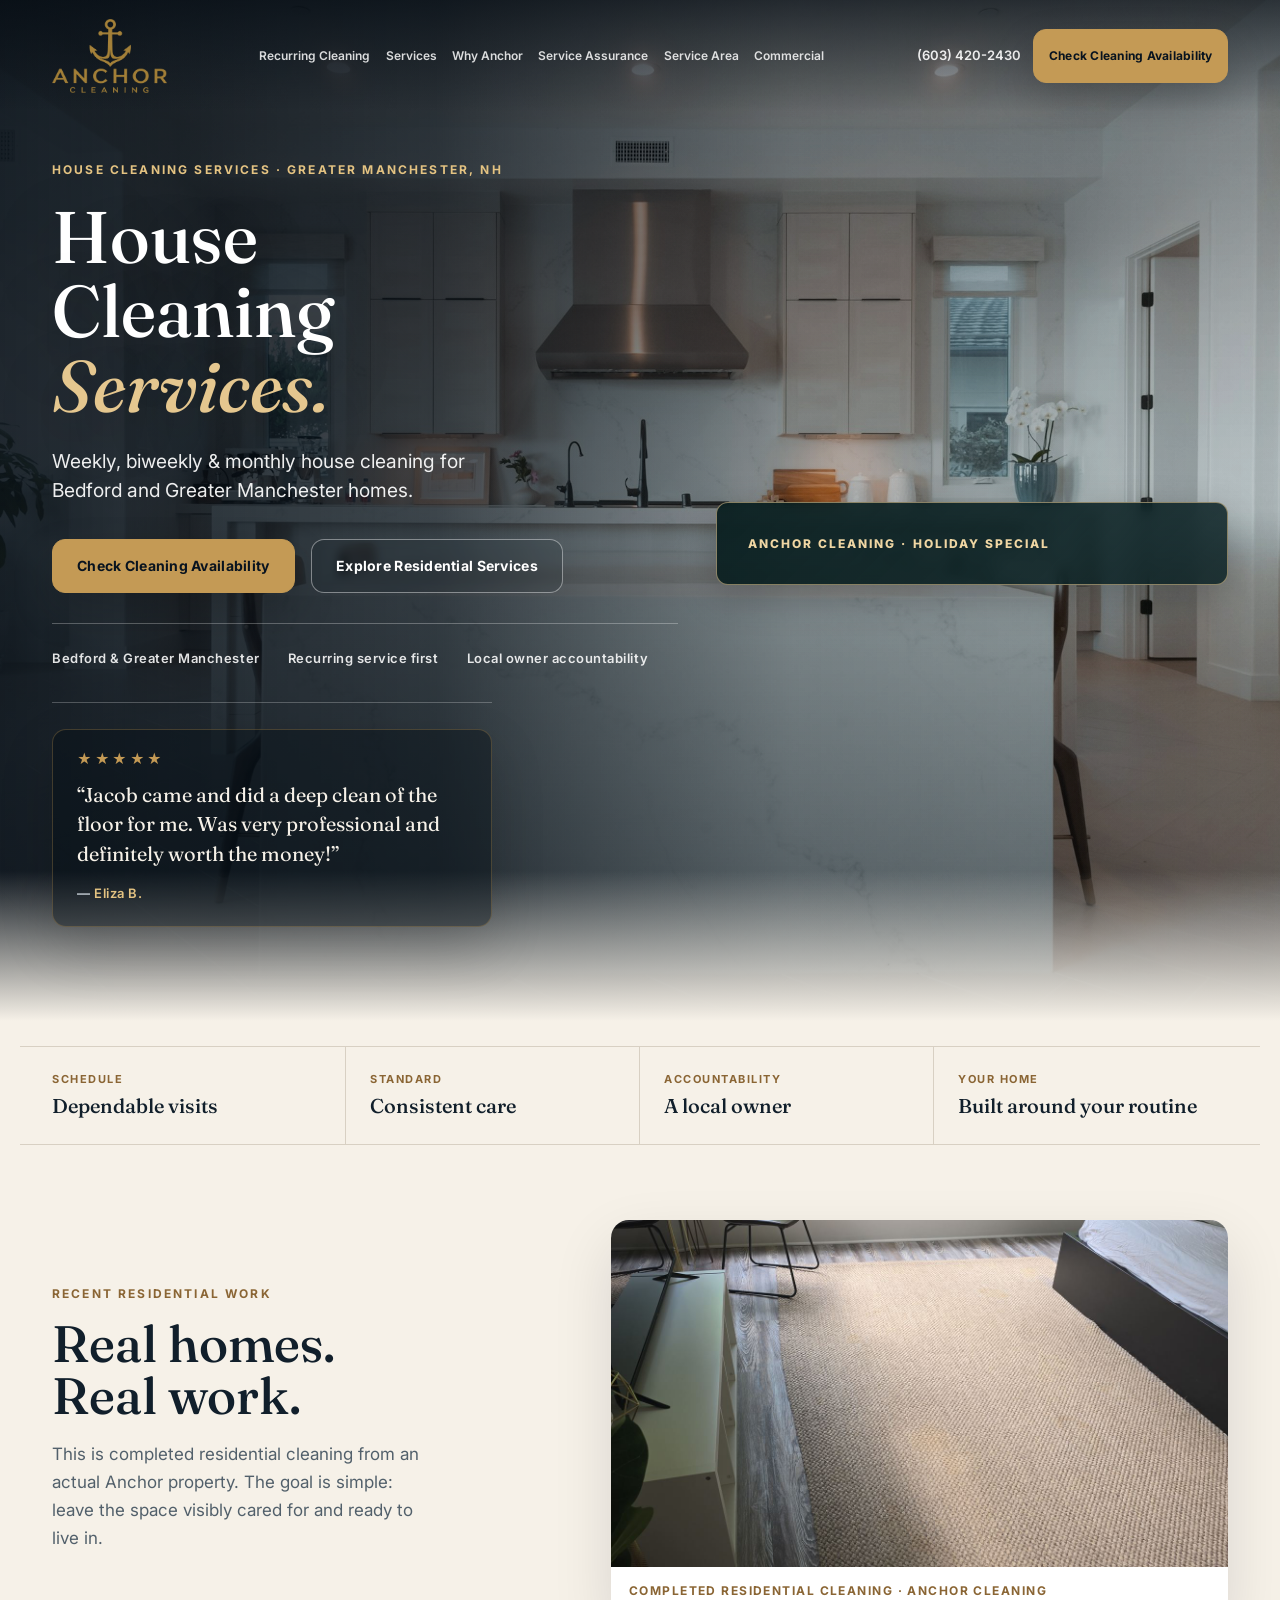
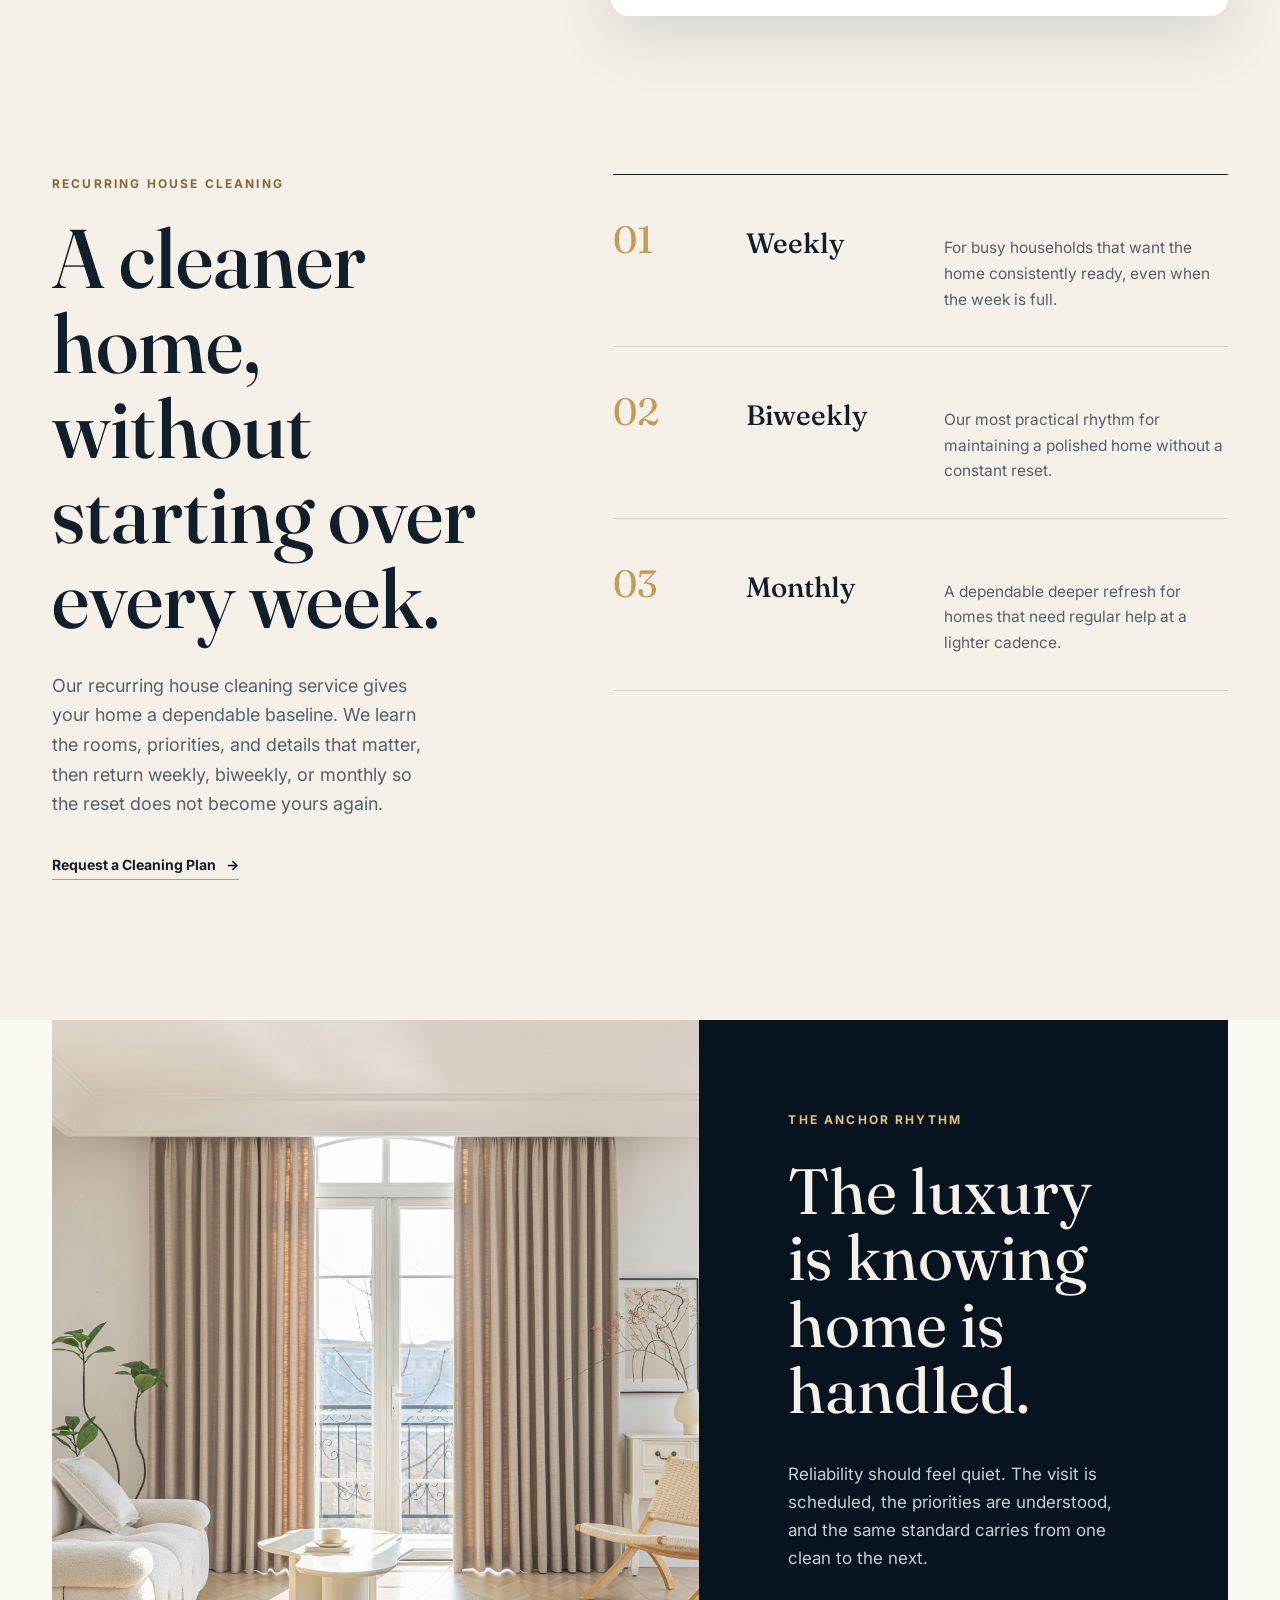
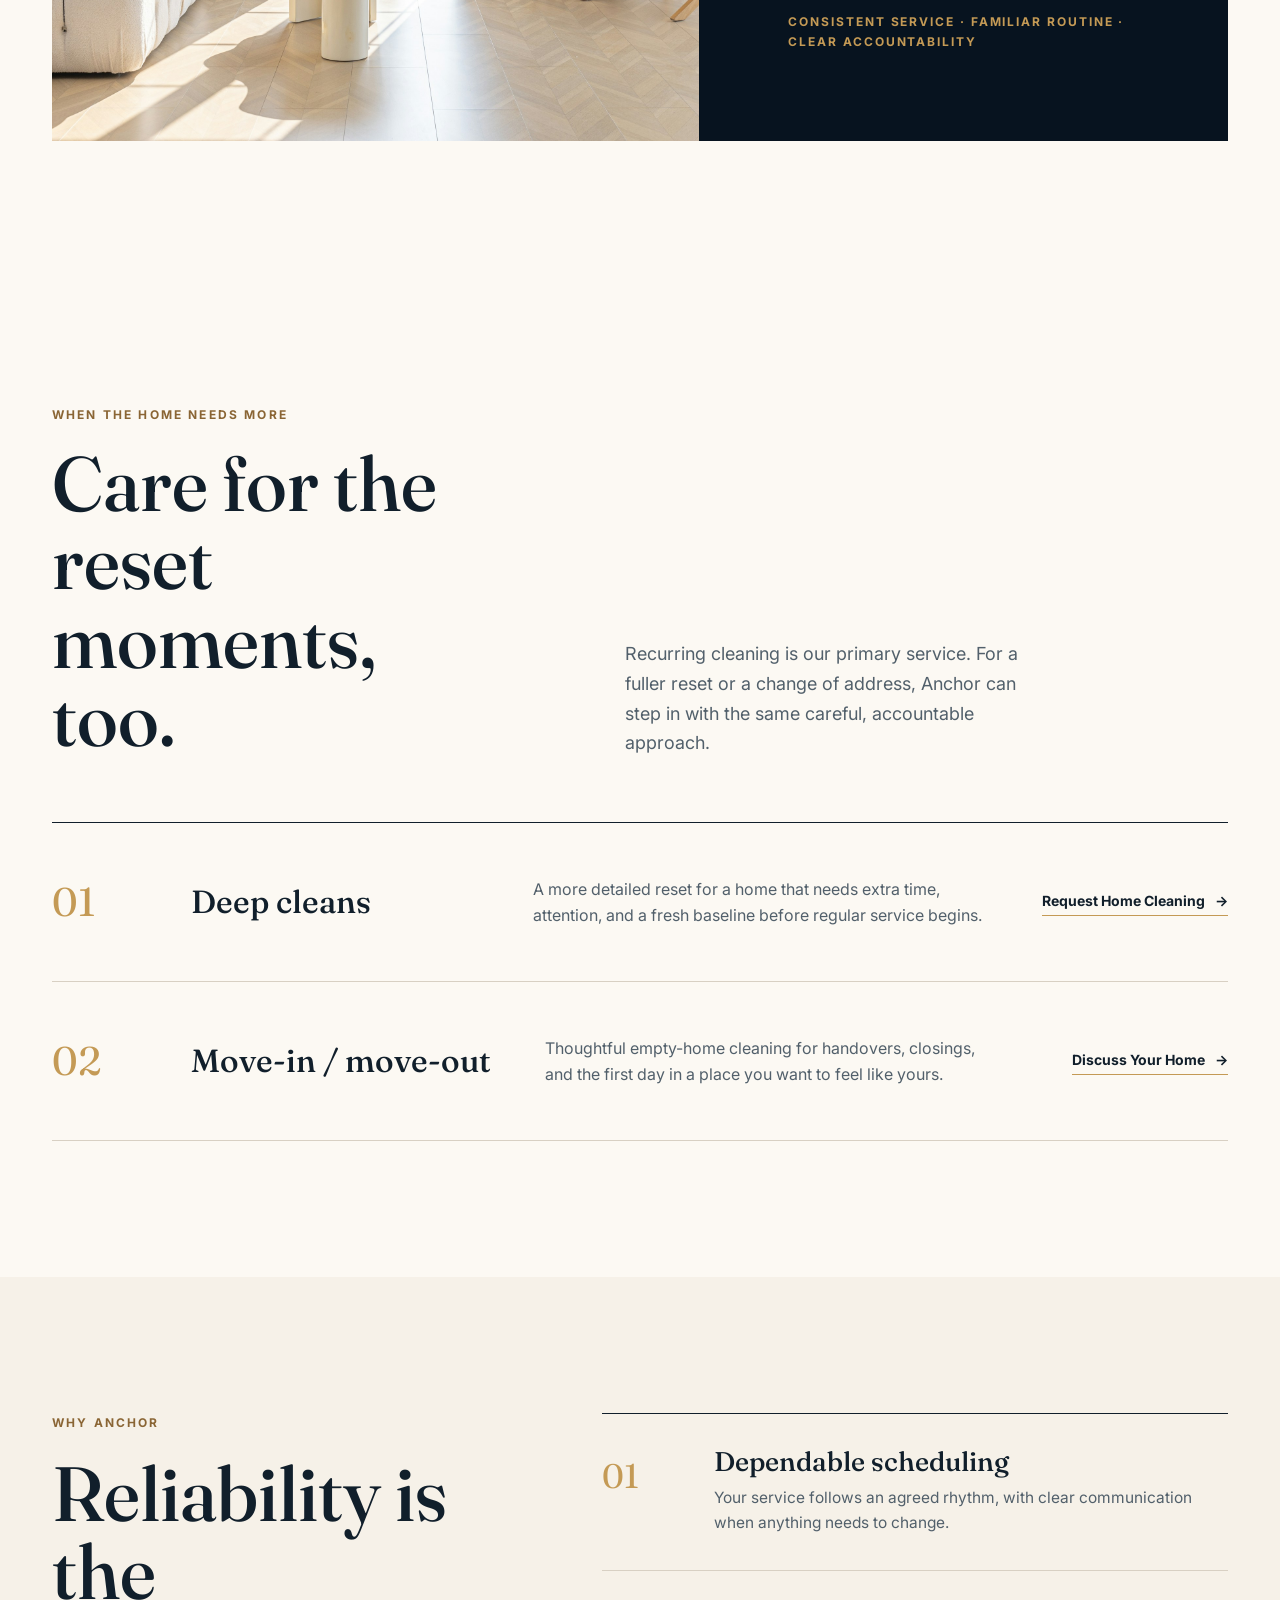
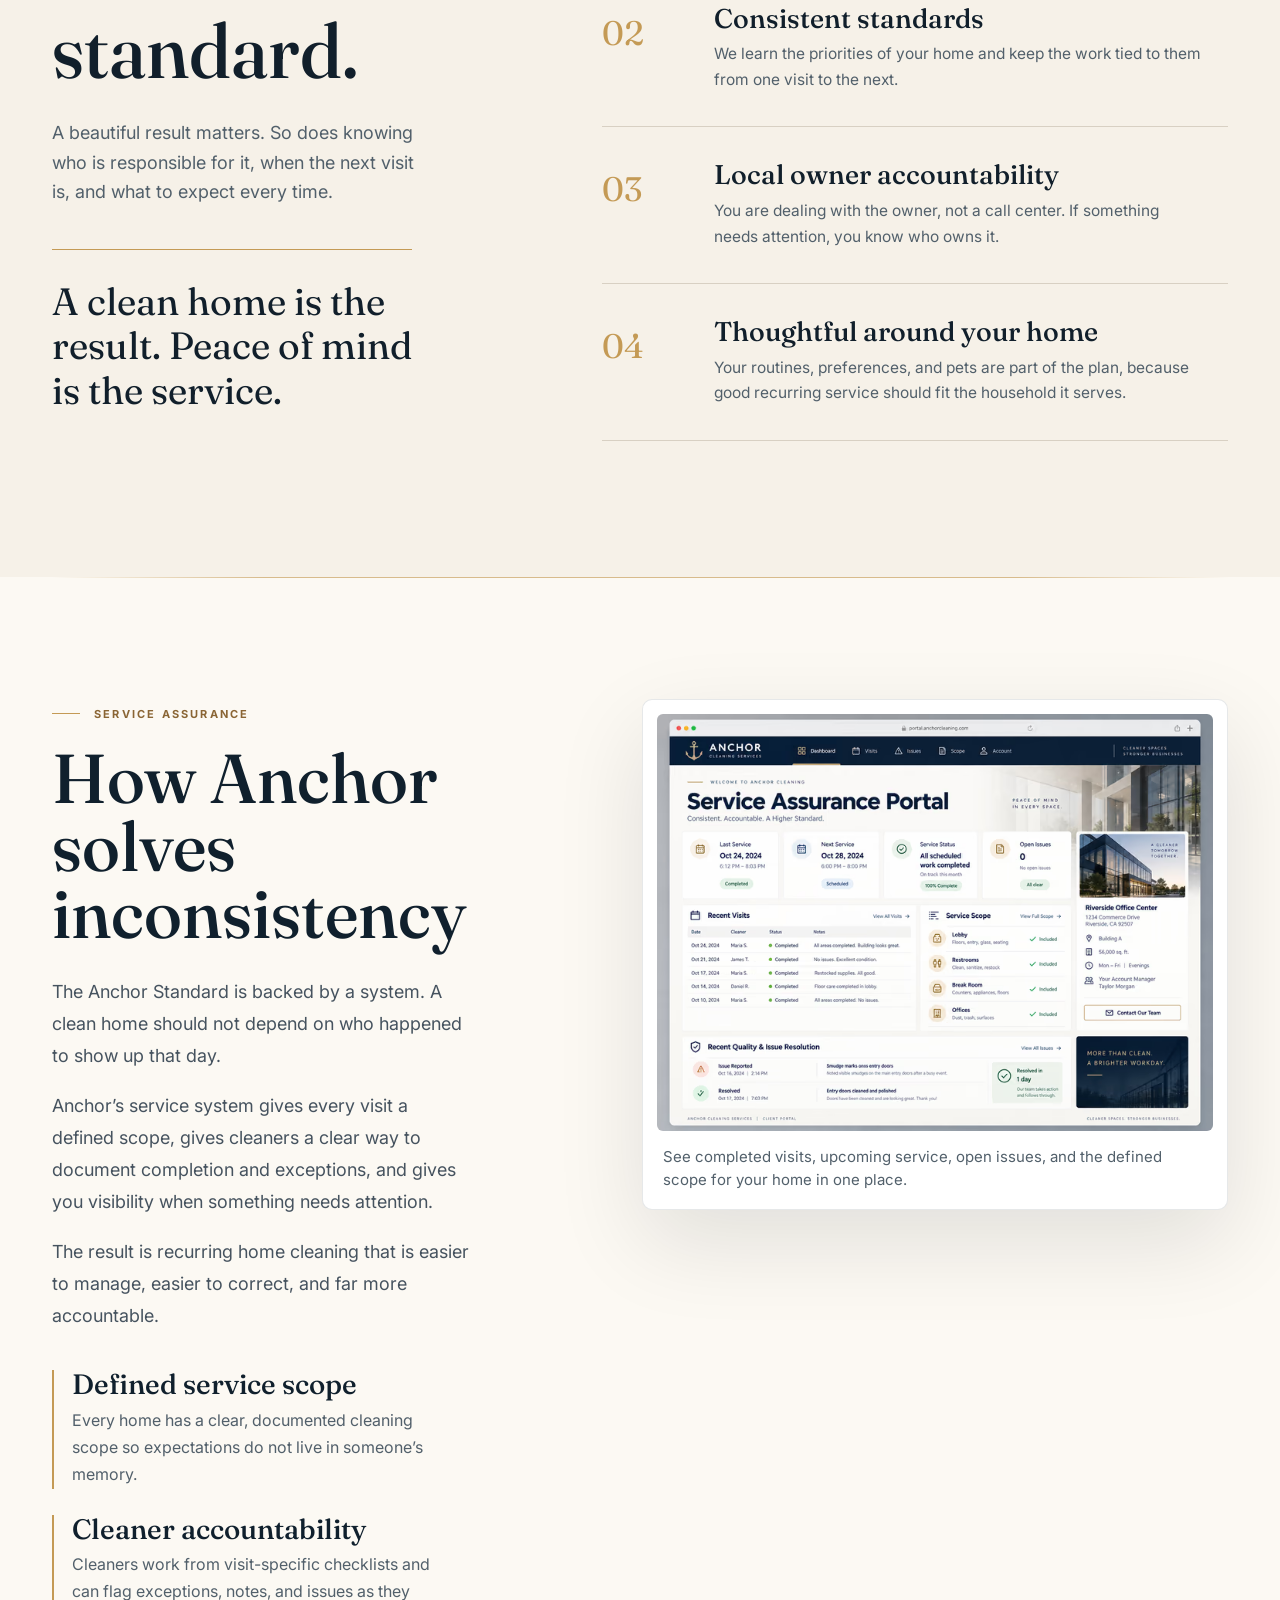
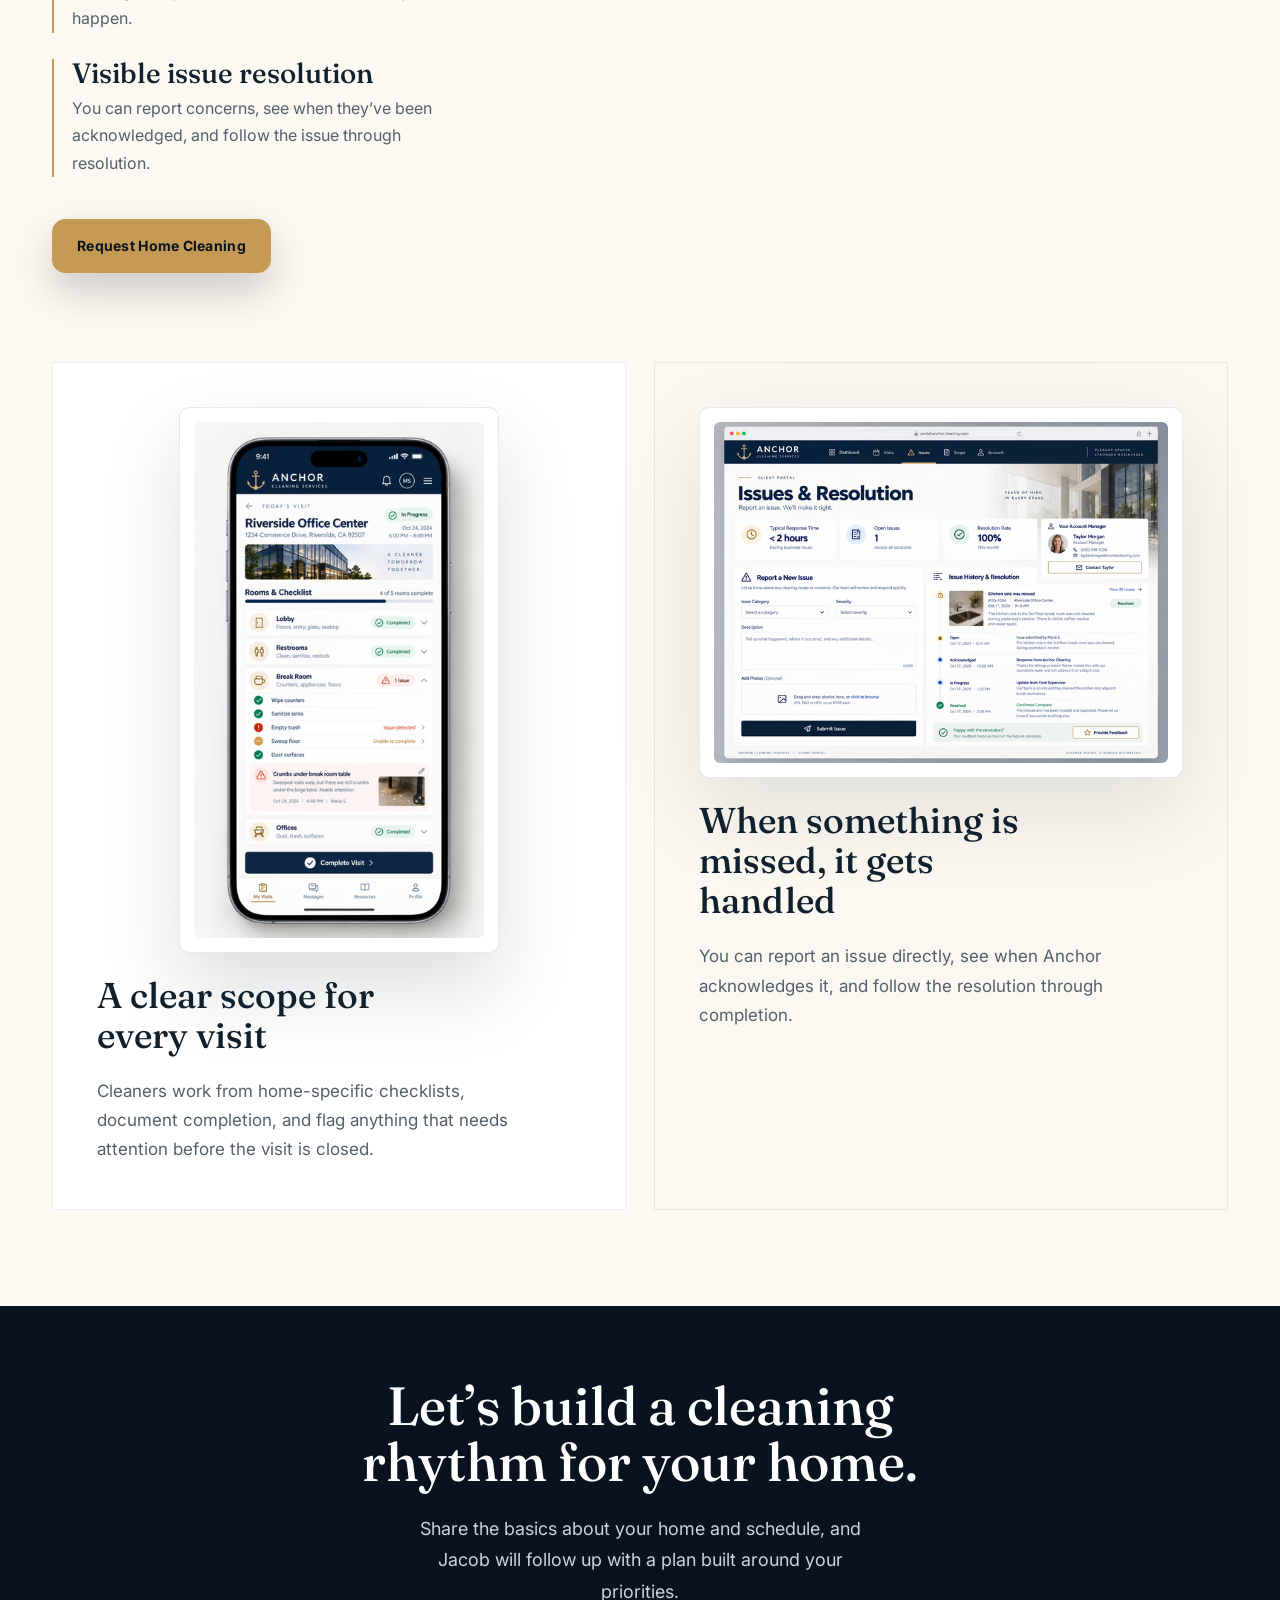
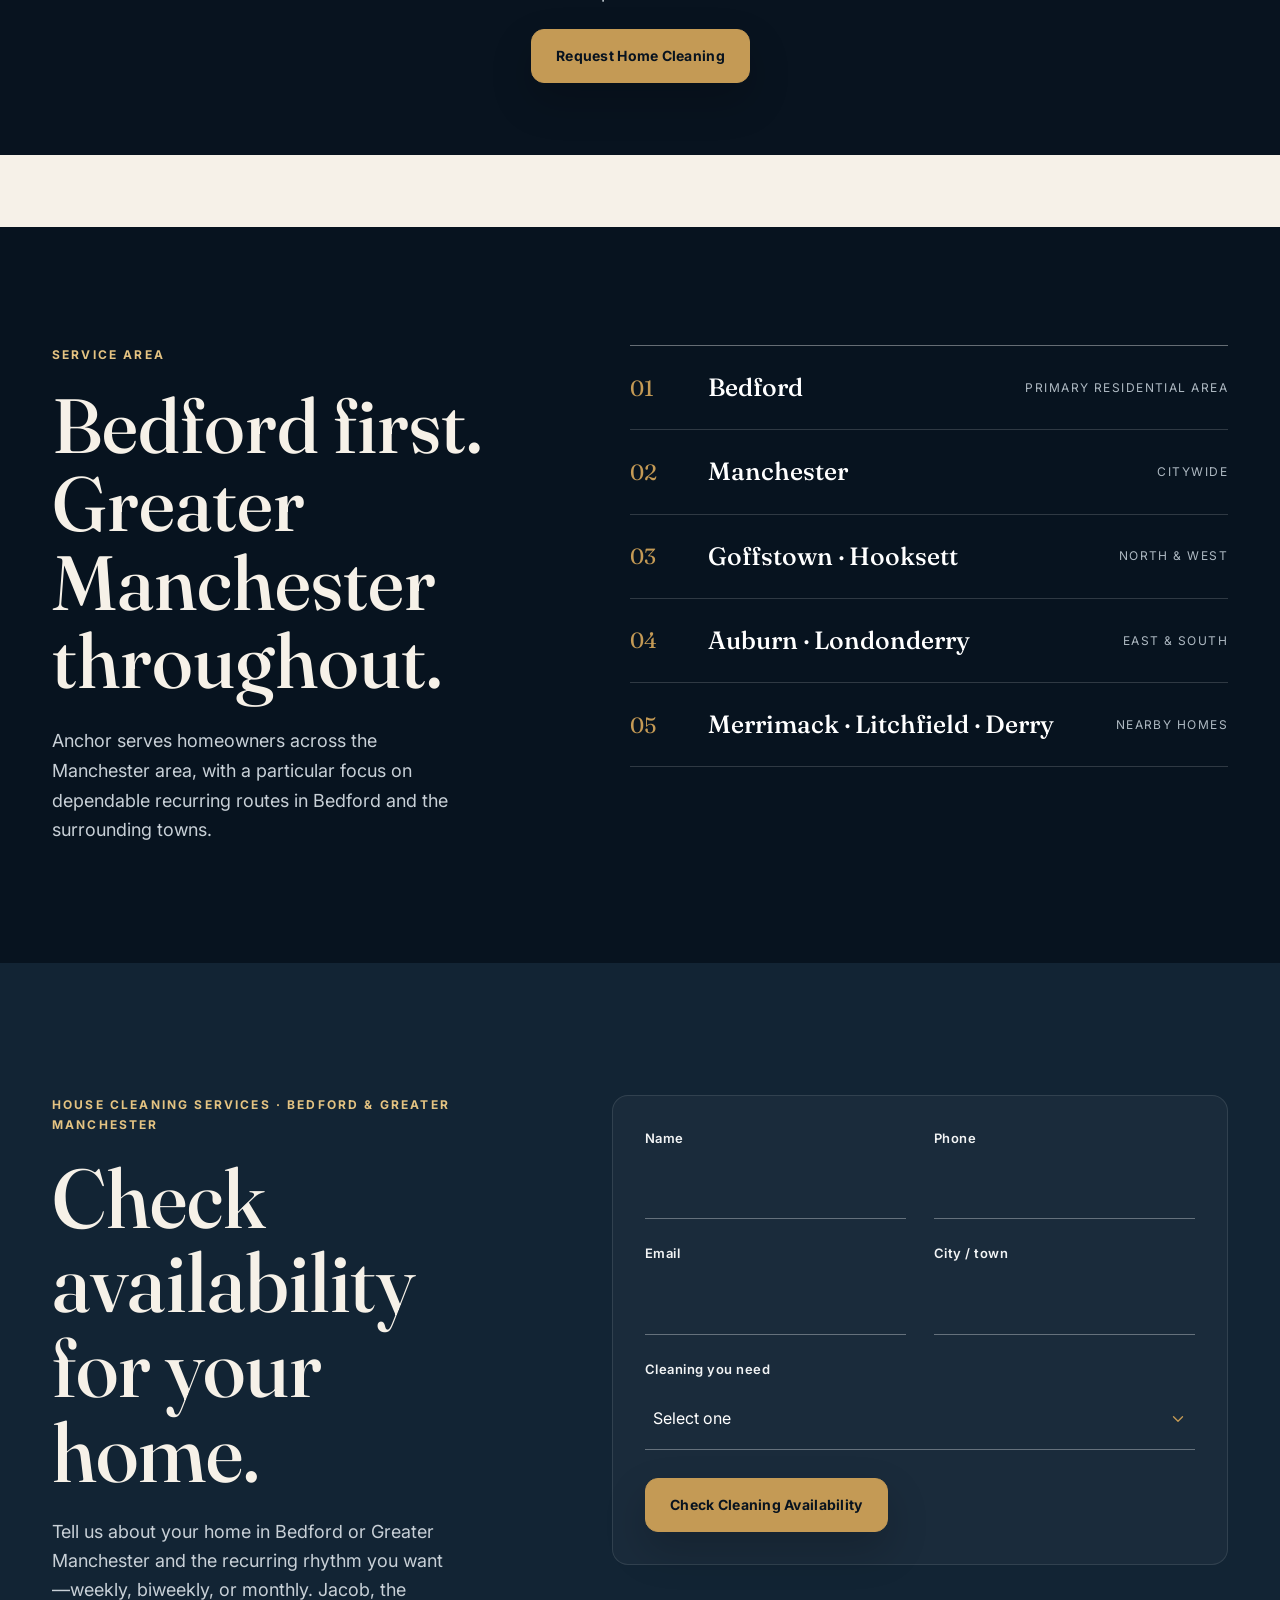
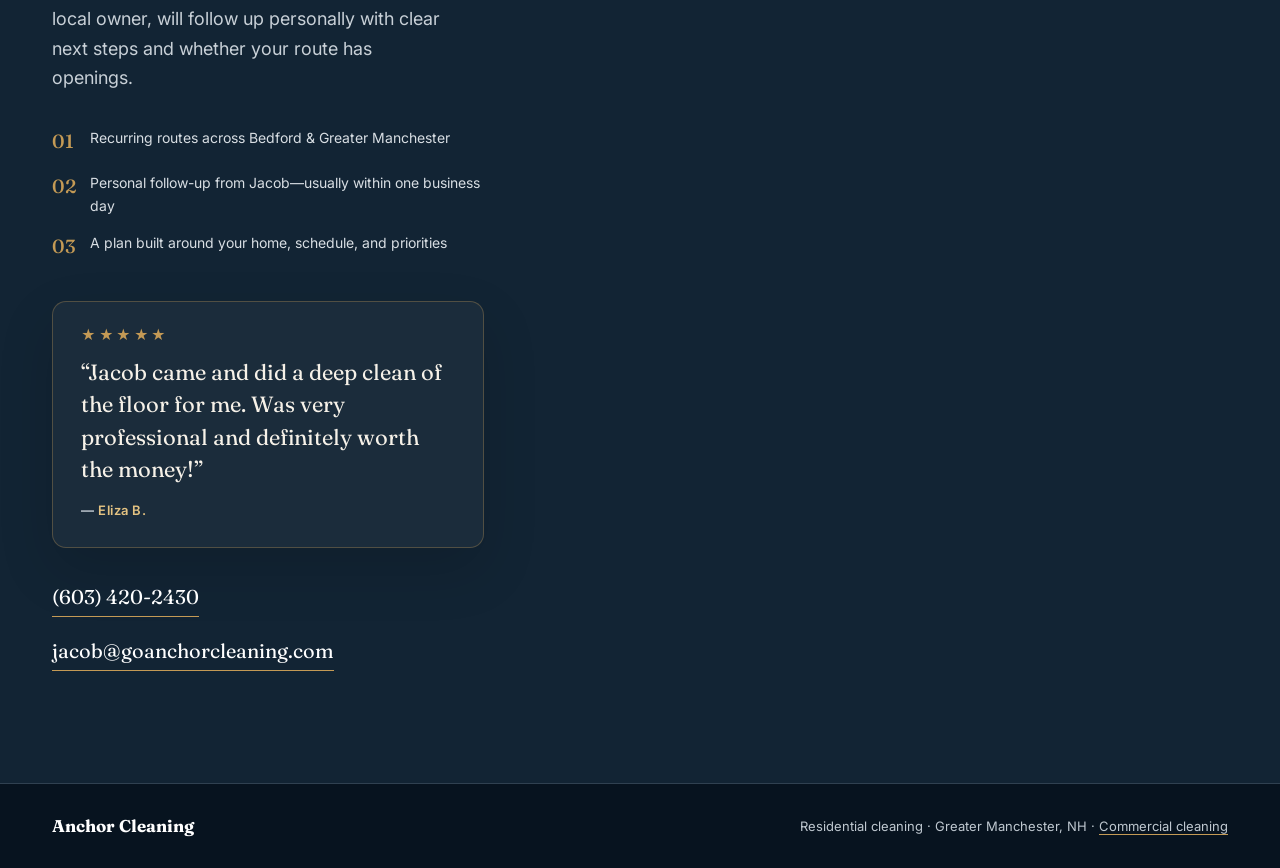
==== commit f4a127d6: "Fix duplicated hero content and original image geometry" ====
--- a/residential/index.html
+++ b/residential/index.html
@@ -159,18 +159,16 @@
 @media(prefers-reduced-motion:reduce){.holiday-overlay *{animation:none!important}}
 </style>
 <style id="anchor-holiday-layout-fix">
-/* Two balanced columns within the existing image hero; original content remains first. */
-.hero.holiday-active{min-height:100svh;background-size:cover;background-position:center center}
-.hero.holiday-active .hero-inner{display:grid;grid-template-columns:minmax(0,1.12fr) minmax(340px,.88fr);align-items:center;gap:clamp(24px,3.5vw,60px);min-height:100svh;padding-top:clamp(130px,12vw,175px);padding-bottom:72px}
-.hero.holiday-active .hero-copy{min-width:0;max-width:none}
-.hero.holiday-active .hero h1{font-size:clamp(50px,5.4vw,90px)}
-.hero.holiday-active h1{font-size:clamp(50px,5.4vw,90px);margin:16px 0 20px}
-.hero.holiday-active .hero-lede{font-size:clamp(16px,1.4vw,21px)}
+.hero.holiday-active{background-size:cover;background-position:center center;min-height:100svh}
+.hero.holiday-active .hero-inner{display:grid;grid-template-columns:minmax(0,1.1fr) minmax(340px,.9fr);align-items:center;gap:clamp(22px,3vw,50px);min-height:100svh;padding-top:160px;padding-bottom:94px}
+.hero.holiday-active .hero-copy{min-width:0;max-width:780px}
+.hero.holiday-active h1{font-size:clamp(52px,5.7vw,90px);margin:20px 0 24px}
+.hero.holiday-active .hero-lede{font-size:clamp(17px,1.5vw,22px)}
 .hero.holiday-active .hero-note{margin-top:30px}
-.hero.holiday-active .holiday-overlay{position:relative;margin:0;max-width:none;align-self:center;padding:clamp(20px,2.4vw,34px);background:linear-gradient(135deg,rgba(6,28,29,.92),rgba(8,31,34,.82));backdrop-filter:blur(7px)}
-.hero.holiday-active .holiday-overlay h2{font-size:clamp(29px,3vw,48px)}
-@media(max-width:1000px){.hero.holiday-active .hero-inner{grid-template-columns:minmax(0,1fr) minmax(300px,.9fr);gap:20px}.hero.holiday-active h1{font-size:clamp(43px,5vw,70px)}.hero.holiday-active .holiday-overlay{padding:18px}.hero.holiday-active .holiday-overlay h2{font-size:30px}}
-@media(max-width:700px){.hero.holiday-active .hero-inner{display:flex;flex-direction:column;align-items:stretch;gap:25px;padding-top:125px;padding-bottom:65px;min-height:100svh}.hero.holiday-active .hero-copy{width:100%}.hero.holiday-active h1{font-size:clamp(49px,12vw,78px)}.hero.holiday-active .holiday-overlay{width:100%;margin:0}.hero.holiday-active .hero-note{margin-top:24px}}
+.hero.holiday-active .holiday-overlay{position:relative;align-self:center;margin:0;max-width:none;padding:clamp(20px,2.4vw,34px);background:linear-gradient(135deg,rgba(6,28,29,.92),rgba(8,31,34,.82));backdrop-filter:blur(7px)}
+.hero.holiday-active .holiday-overlay h2{font-size:clamp(30px,3vw,48px)}
+@media(max-width:1000px){.hero.holiday-active .hero-inner{grid-template-columns:minmax(0,1fr) minmax(300px,.9fr);gap:20px}.hero.holiday-active h1{font-size:clamp(45px,5vw,70px)}.hero.holiday-active .holiday-overlay{padding:18px}}
+@media(max-width:700px){.hero.holiday-active .hero-inner{display:flex;flex-direction:column;align-items:stretch;gap:25px;padding-top:125px;padding-bottom:65px}.hero.holiday-active .hero-copy{width:100%}.hero.holiday-active h1{font-size:clamp(49px,12vw,78px)}.hero.holiday-active .holiday-overlay{width:100%;margin:0}}
 </style>
 </head>
 <body>
@@ -185,12 +183,7 @@
     <div class="hero-actions reveal"><a class="btn btn-gold" href="#quote">Check Cleaning Availability</a><a class="btn btn-quiet" href="#recurring">Explore Residential Services</a></div>
     <div class="hero-note reveal" aria-label="Service highlights"><span>Bedford &amp; Greater Manchester</span><span>Recurring service first</span><span>Local owner accountability</span></div>
     <figure class="hero-review reveal" aria-label="Homeowner review"><blockquote class="trust-review"><span class="trust-review-stars" aria-hidden="true">★★★★★</span><p class="trust-review-text">&ldquo;Jacob came and did a deep clean of the floor for me. Was very professional and definitely worth the money!&rdquo;</p><figcaption class="trust-review-by">&mdash; <b>Eliza B.</b></figcaption></blockquote></figure>
-  </div><div class="holiday-overlay" data-holiday-end="2027-01-10"><div class="holiday-label">Anchor Cleaning · Holiday Special</div><h2>Holiday Deep Cleaning <strong>$40 OFF</strong></h2><p>A cleaner home for the holidays—and a fresh start to the new year.</p><a class="holiday-cta" href="#quote">Request Your Holiday Cleaning Quote</a><p class="holiday-terms">Book by January 10, 2027. New qualifying deep-cleaning bookings with a regular quoted price of $365 or more; minimum after discount $325. Subject to availability. Mention HOLIDAY40 when requesting your quote.</p></div>
-    <div class="eyebrow light reveal">House cleaning services · Greater Manchester, NH</div><h1 class="reveal">House Cleaning <em>Services.</em></h1><p class="hero-lede reveal">Weekly, biweekly &amp; monthly house cleaning for Bedford and Greater Manchester homes.</p>
-    <div class="hero-actions reveal"><a class="btn btn-gold" href="#quote">Check Cleaning Availability</a><a class="btn btn-quiet" href="#recurring">Explore Residential Services</a></div>
-    <div class="hero-note reveal" aria-label="Service highlights"><span>Bedford &amp; Greater Manchester</span><span>Recurring service first</span><span>Local owner accountability</span></div>
-    <figure class="hero-review reveal" aria-label="Homeowner review"><blockquote class="trust-review"><span class="trust-review-stars" aria-hidden="true">★★★★★</span><p class="trust-review-text">&ldquo;Jacob came and did a deep clean of the floor for me. Was very professional and definitely worth the money!&rdquo;</p><figcaption class="trust-review-by">&mdash; <b>Eliza B.</b></figcaption></blockquote></figure>
-  </div></div></div></section>
+  </div><div class="holiday-overlay" data-holiday-end="2027-01-10"><div class="holiday-label">Anchor Cleaning · Holiday Special</div></div></section>
   <section class="trust-strip" aria-label="Why homeowners choose Anchor"><div class="doc trust-grid reveal"><div class="trust-item"><span>Schedule</span><b>Dependable visits</b></div><div class="trust-item"><span>Standard</span><b>Consistent care</b></div><div class="trust-item"><span>Accountability</span><b>A local owner</b></div><div class="trust-item"><span>Your home</span><b>Built around your routine</b></div></div></section>
   <section class="work-proof" aria-labelledby="work-proof-heading"><div class="doc work-proof-grid"><div class="work-proof-copy reveal"><div class="eyebrow">Recent residential work</div><h2 id="work-proof-heading">Real homes. Real work.</h2><p>This is completed residential cleaning from an actual Anchor property. The goal is simple: leave the space visibly cared for and ready to live in.</p></div><figure class="work-proof-photo reveal"><img src="/assets/residential-work/anchor-large-house-proof.jpg" width="1600" height="900" loading="lazy" decoding="async" alt="Bright finished room in a large home after residential cleaning by Anchor Cleaning"><figcaption>Completed residential cleaning · Anchor Cleaning</figcaption></figure></div></section>
   <section class="recurring" id="recurring"><div class="doc recurring-grid"><div><div class="eyebrow reveal">Recurring house cleaning</div><h2 class="reveal">A cleaner home, without starting over every week.</h2><p class="recurring-intro reveal">Our recurring house cleaning service gives your home a dependable baseline. We learn the rooms, priorities, and details that matter, then return weekly, biweekly, or monthly so the reset does not become yours again.</p><a class="text-link reveal" href="#quote">Request a Cleaning Plan</a></div><div class="frequency">
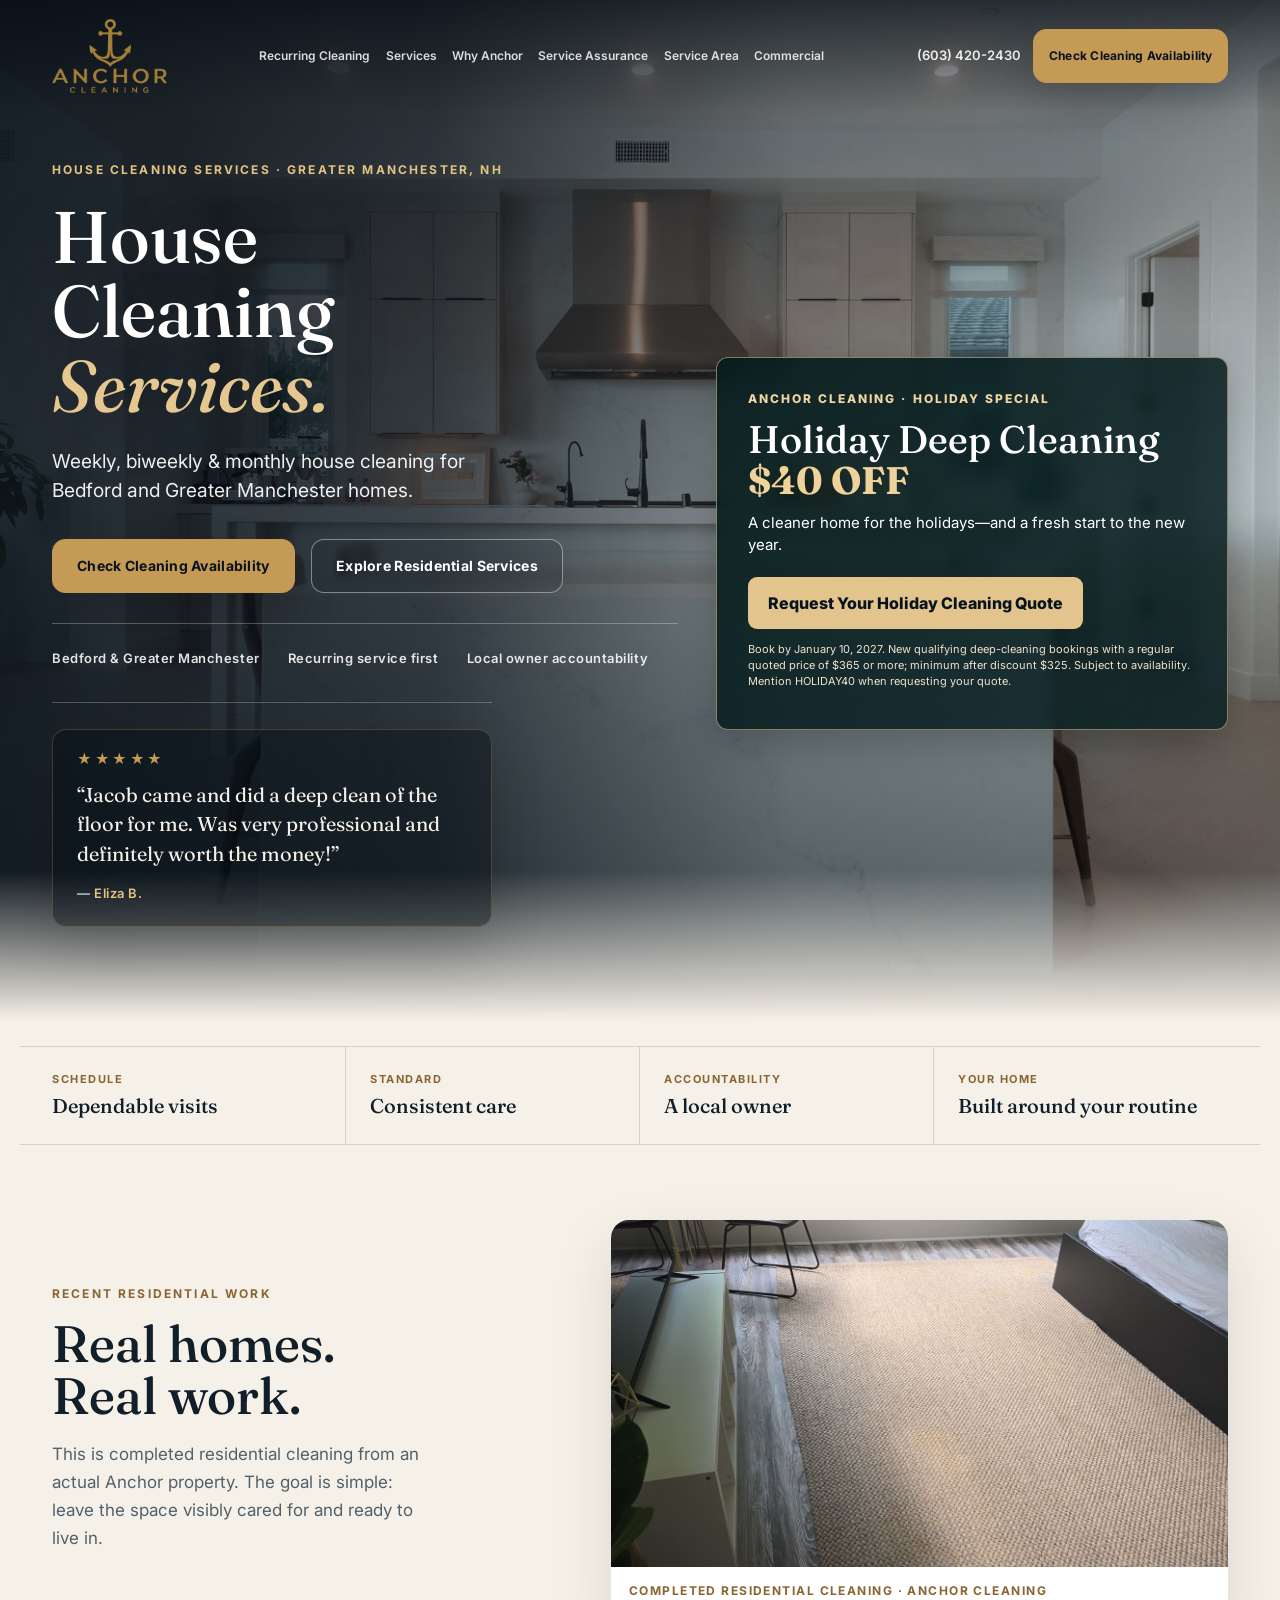
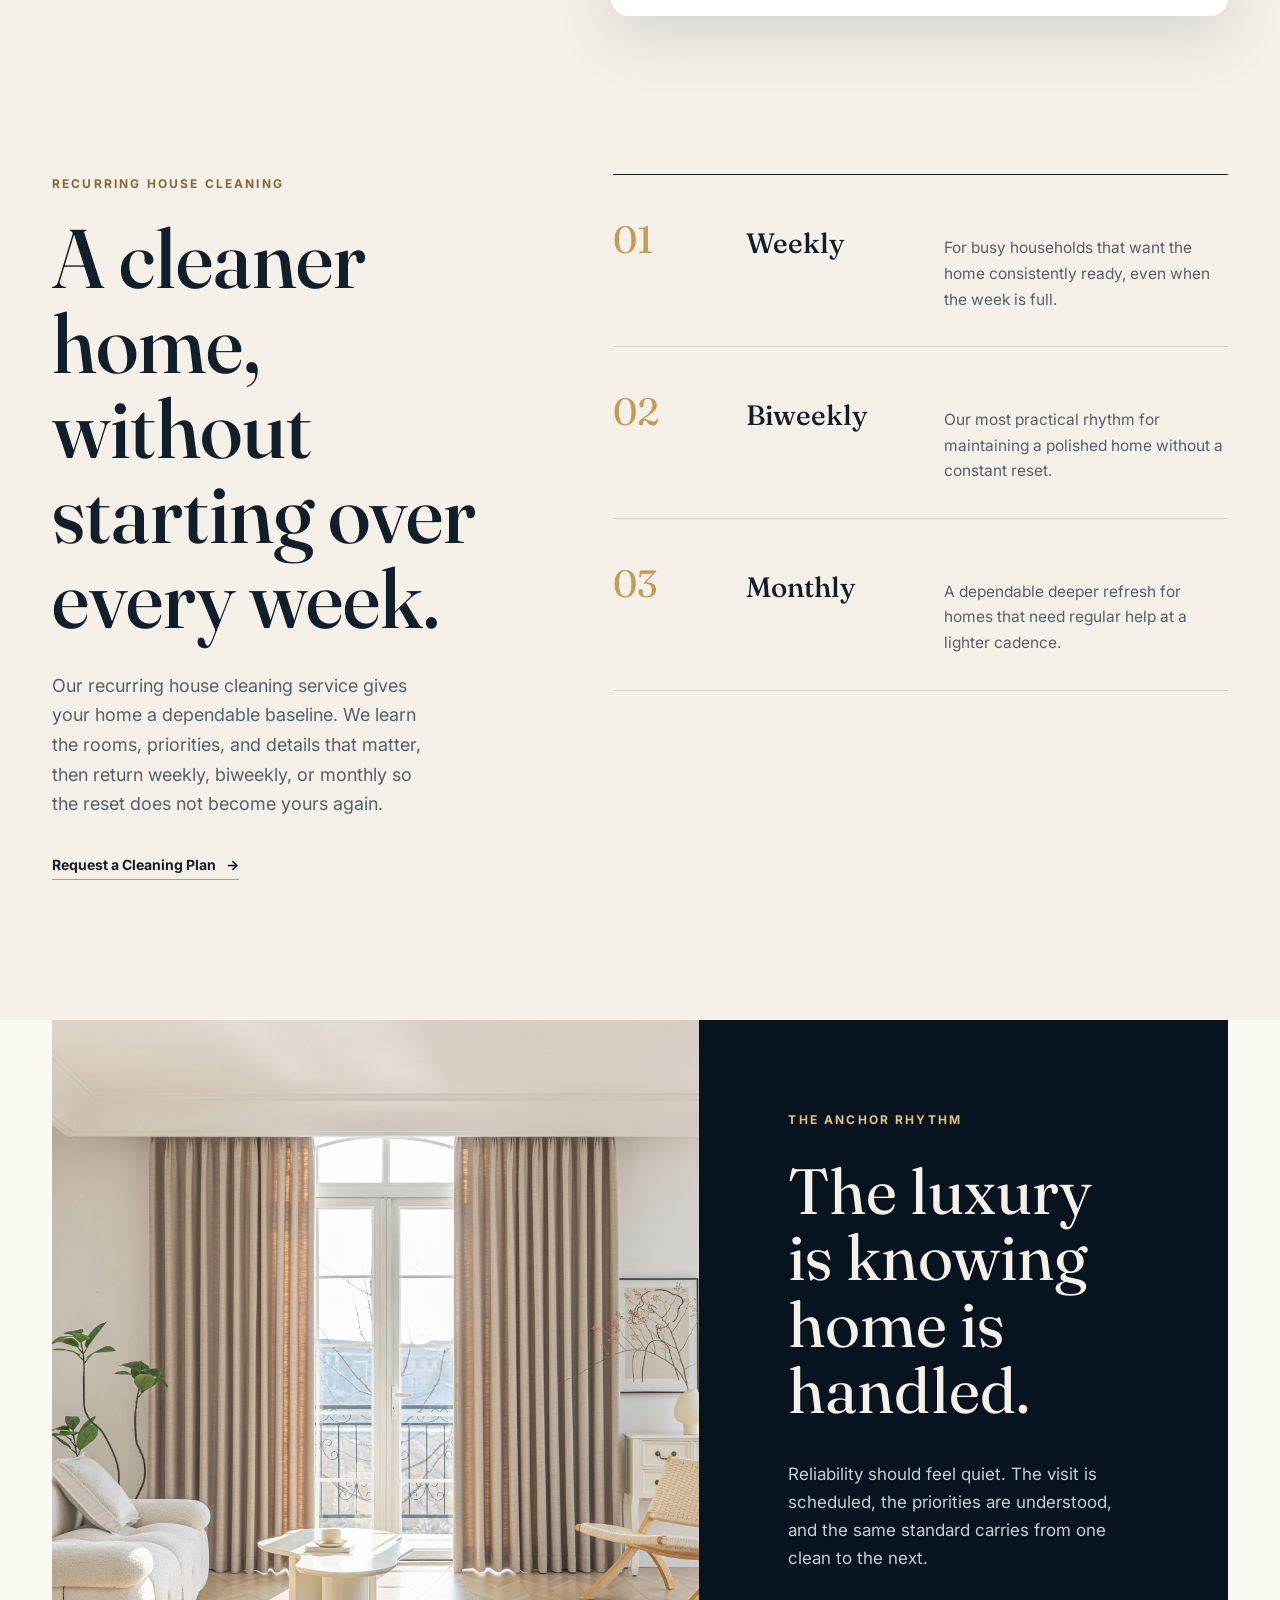
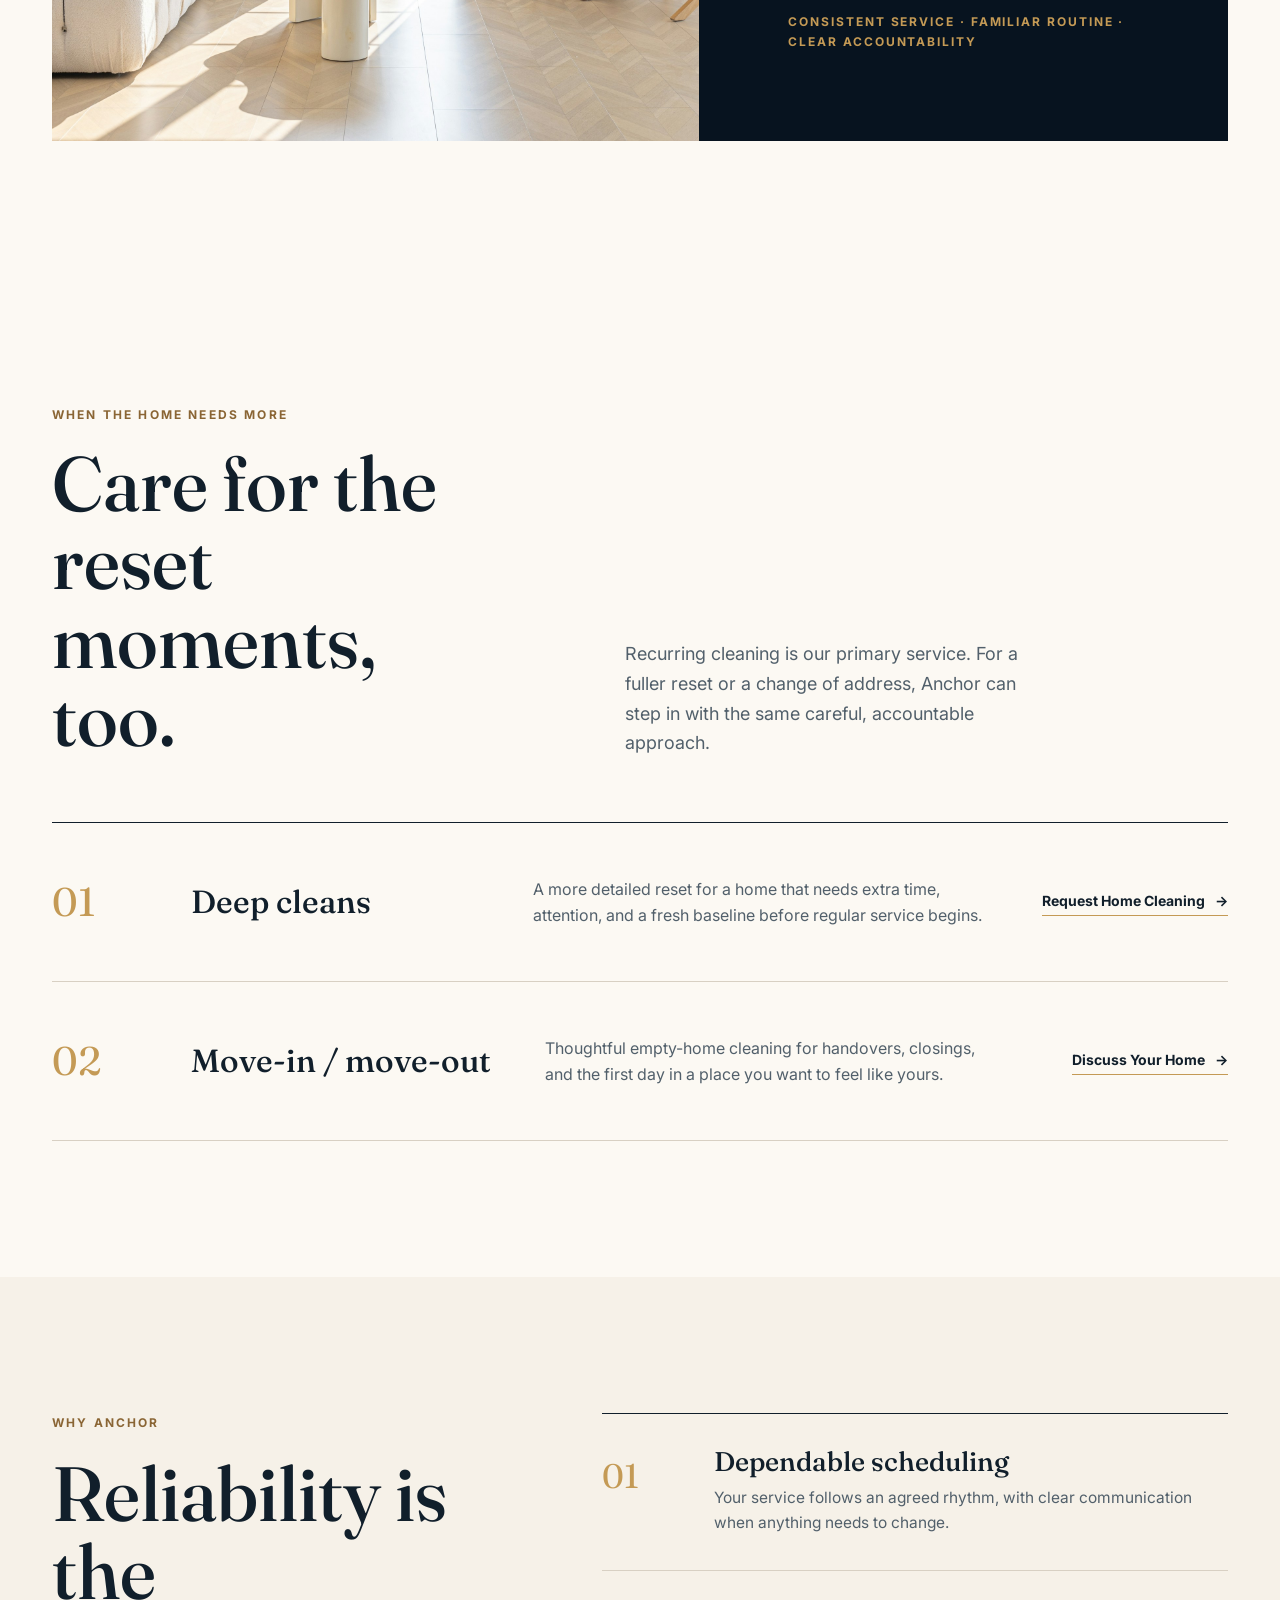
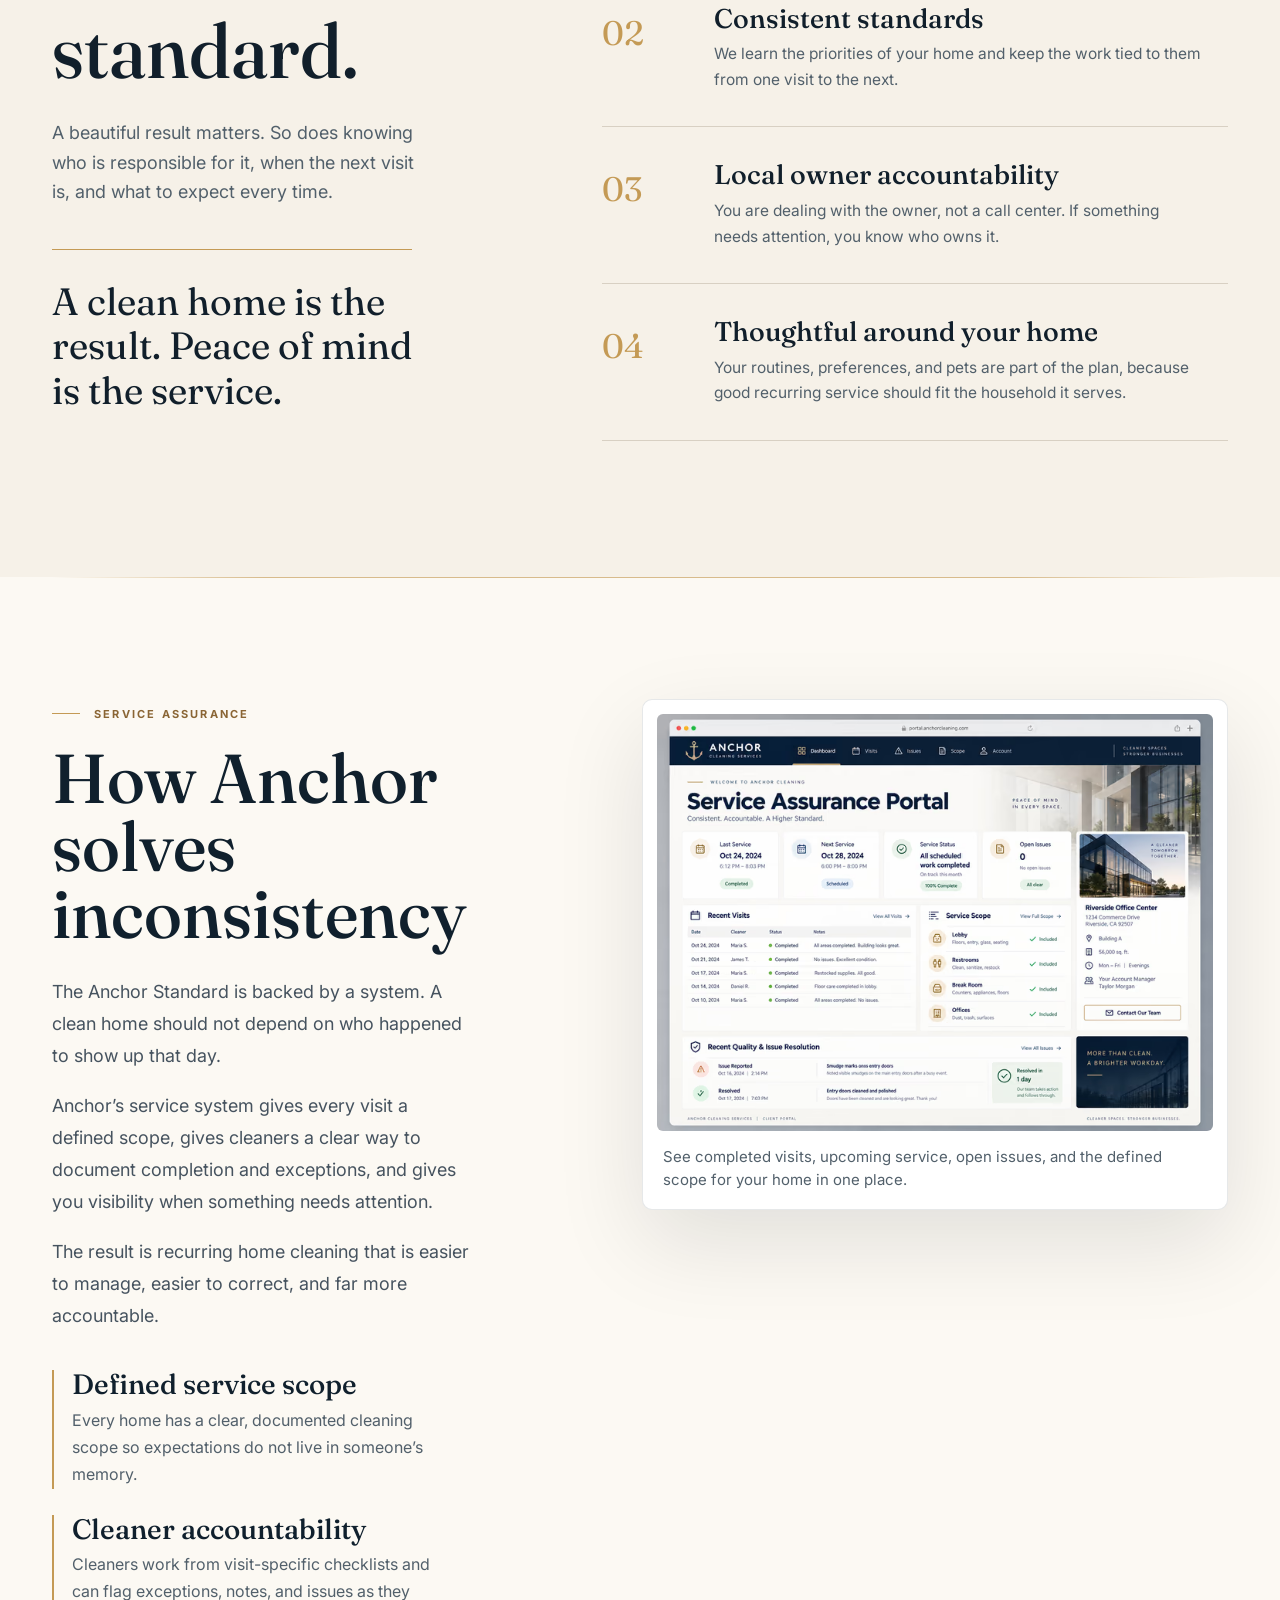
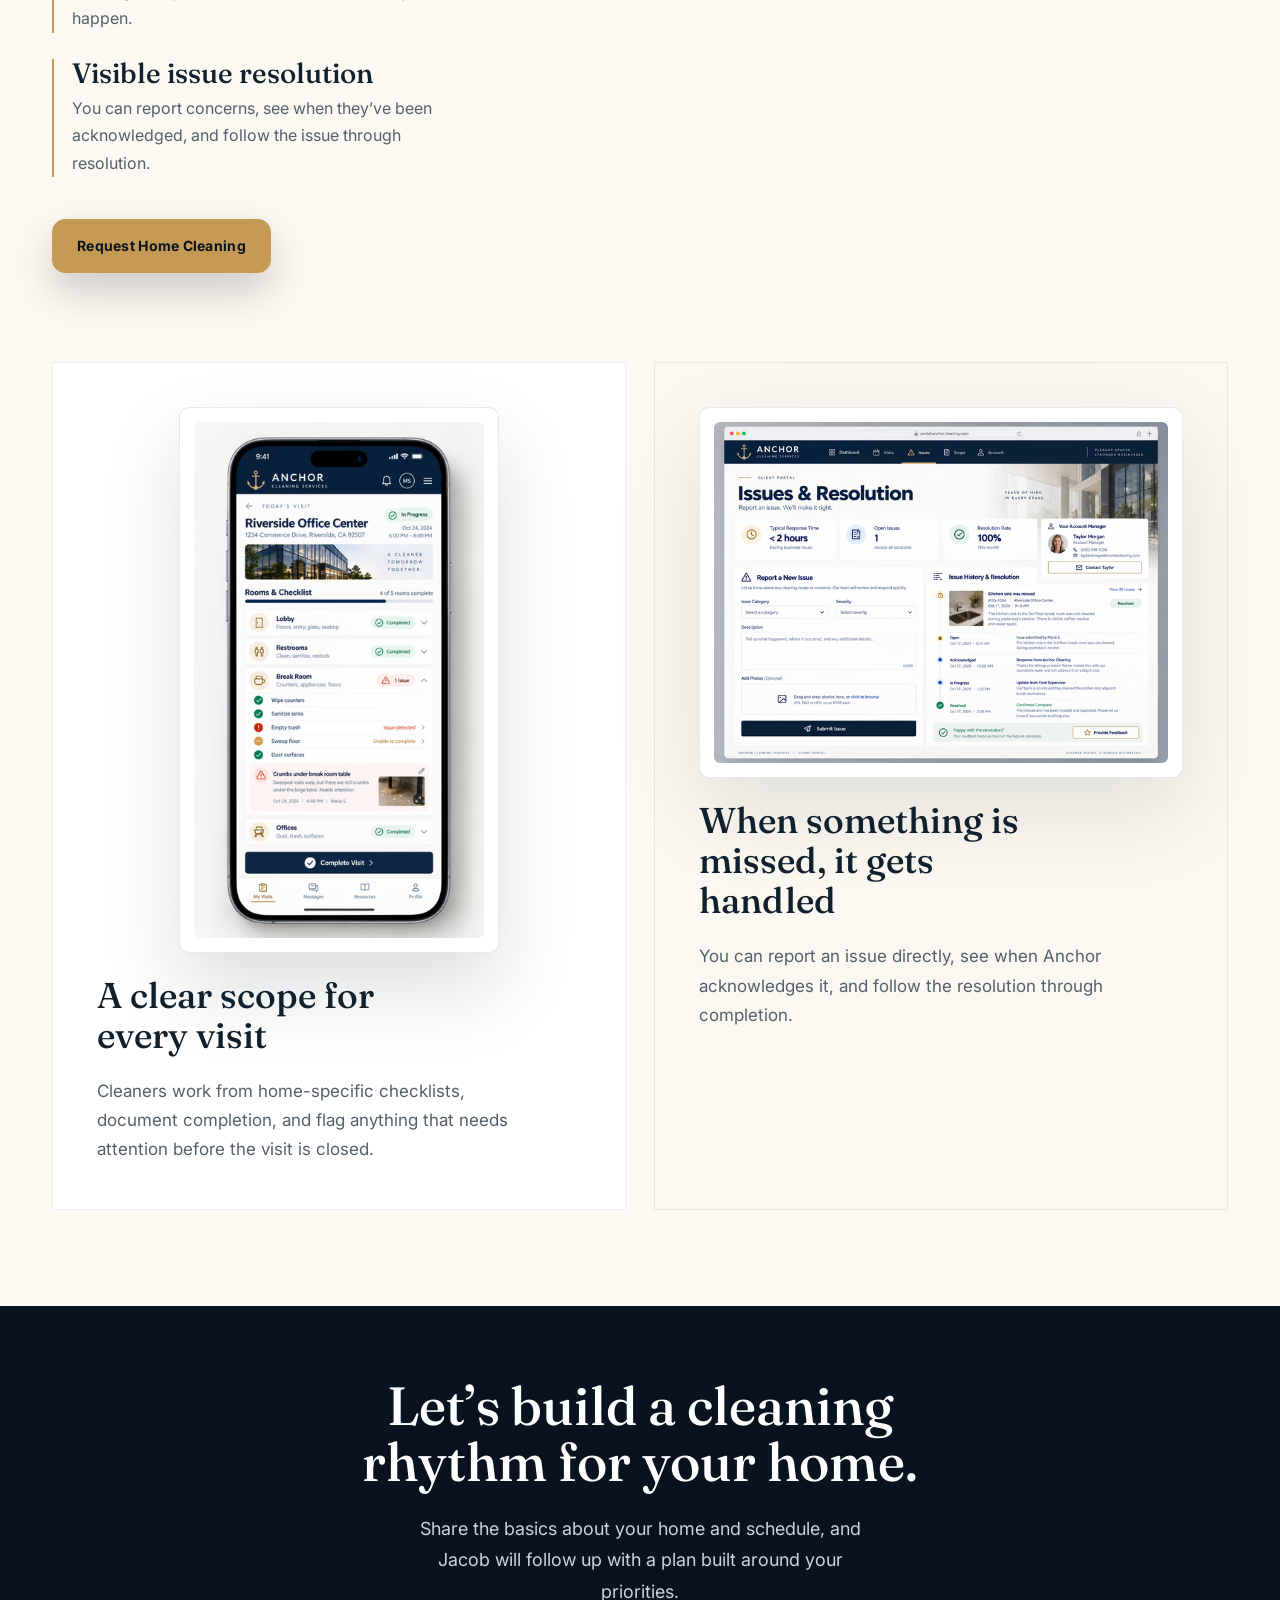
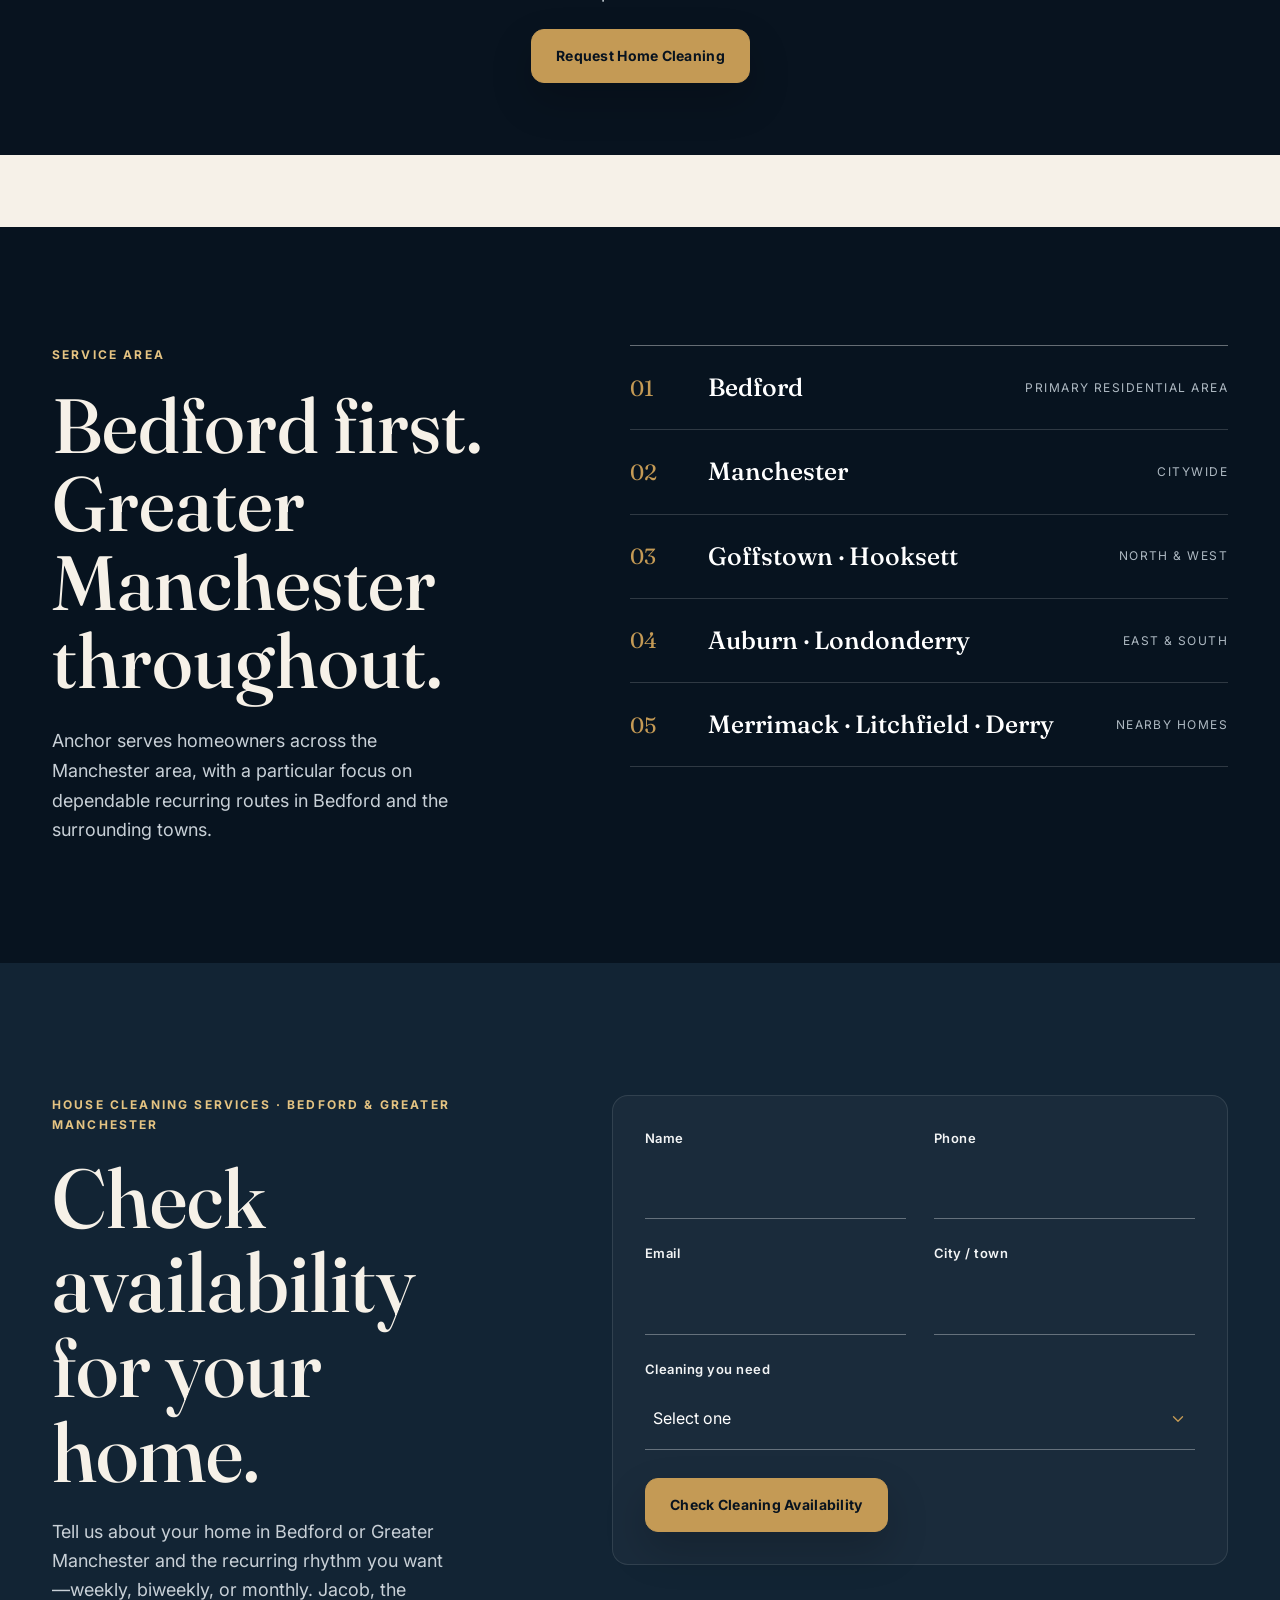
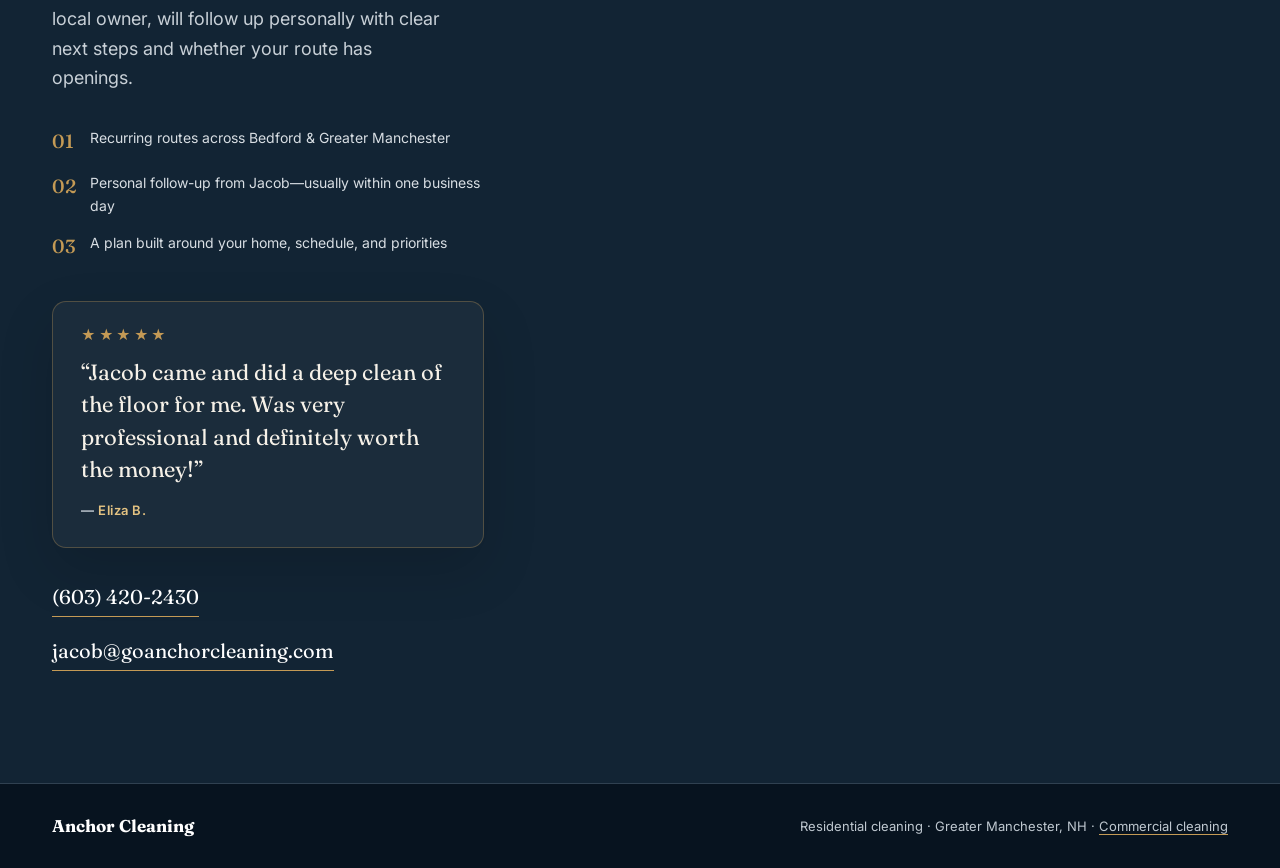
==== commit ba6f96e1: "Restore full holiday offer card without changing corrected hero layout" ====
--- a/residential/index.html
+++ b/residential/index.html
@@ -183,7 +183,13 @@
     <div class="hero-actions reveal"><a class="btn btn-gold" href="#quote">Check Cleaning Availability</a><a class="btn btn-quiet" href="#recurring">Explore Residential Services</a></div>
     <div class="hero-note reveal" aria-label="Service highlights"><span>Bedford &amp; Greater Manchester</span><span>Recurring service first</span><span>Local owner accountability</span></div>
     <figure class="hero-review reveal" aria-label="Homeowner review"><blockquote class="trust-review"><span class="trust-review-stars" aria-hidden="true">★★★★★</span><p class="trust-review-text">&ldquo;Jacob came and did a deep clean of the floor for me. Was very professional and definitely worth the money!&rdquo;</p><figcaption class="trust-review-by">&mdash; <b>Eliza B.</b></figcaption></blockquote></figure>
-  </div><div class="holiday-overlay" data-holiday-end="2027-01-10"><div class="holiday-label">Anchor Cleaning · Holiday Special</div></div></section>
+  </div><div class="holiday-overlay" data-holiday-end="2027-01-10">
+<div class="holiday-label">Anchor Cleaning · Holiday Special</div>
+<h2>Holiday Deep Cleaning <strong>$40 OFF</strong></h2>
+<p>A cleaner home for the holidays—and a fresh start to the new year.</p>
+<a class="holiday-cta" href="#quote">Request Your Holiday Cleaning Quote</a>
+<p class="holiday-terms">Book by January 10, 2027. New qualifying deep-cleaning bookings with a regular quoted price of $365 or more; minimum after discount $325. Subject to availability. Mention HOLIDAY40 when requesting your quote.</p>
+</div></div></section>
   <section class="trust-strip" aria-label="Why homeowners choose Anchor"><div class="doc trust-grid reveal"><div class="trust-item"><span>Schedule</span><b>Dependable visits</b></div><div class="trust-item"><span>Standard</span><b>Consistent care</b></div><div class="trust-item"><span>Accountability</span><b>A local owner</b></div><div class="trust-item"><span>Your home</span><b>Built around your routine</b></div></div></section>
   <section class="work-proof" aria-labelledby="work-proof-heading"><div class="doc work-proof-grid"><div class="work-proof-copy reveal"><div class="eyebrow">Recent residential work</div><h2 id="work-proof-heading">Real homes. Real work.</h2><p>This is completed residential cleaning from an actual Anchor property. The goal is simple: leave the space visibly cared for and ready to live in.</p></div><figure class="work-proof-photo reveal"><img src="/assets/residential-work/anchor-large-house-proof.jpg" width="1600" height="900" loading="lazy" decoding="async" alt="Bright finished room in a large home after residential cleaning by Anchor Cleaning"><figcaption>Completed residential cleaning · Anchor Cleaning</figcaption></figure></div></section>
   <section class="recurring" id="recurring"><div class="doc recurring-grid"><div><div class="eyebrow reveal">Recurring house cleaning</div><h2 class="reveal">A cleaner home, without starting over every week.</h2><p class="recurring-intro reveal">Our recurring house cleaning service gives your home a dependable baseline. We learn the rooms, priorities, and details that matter, then return weekly, biweekly, or monthly so the reset does not become yours again.</p><a class="text-link reveal" href="#quote">Request a Cleaning Plan</a></div><div class="frequency">
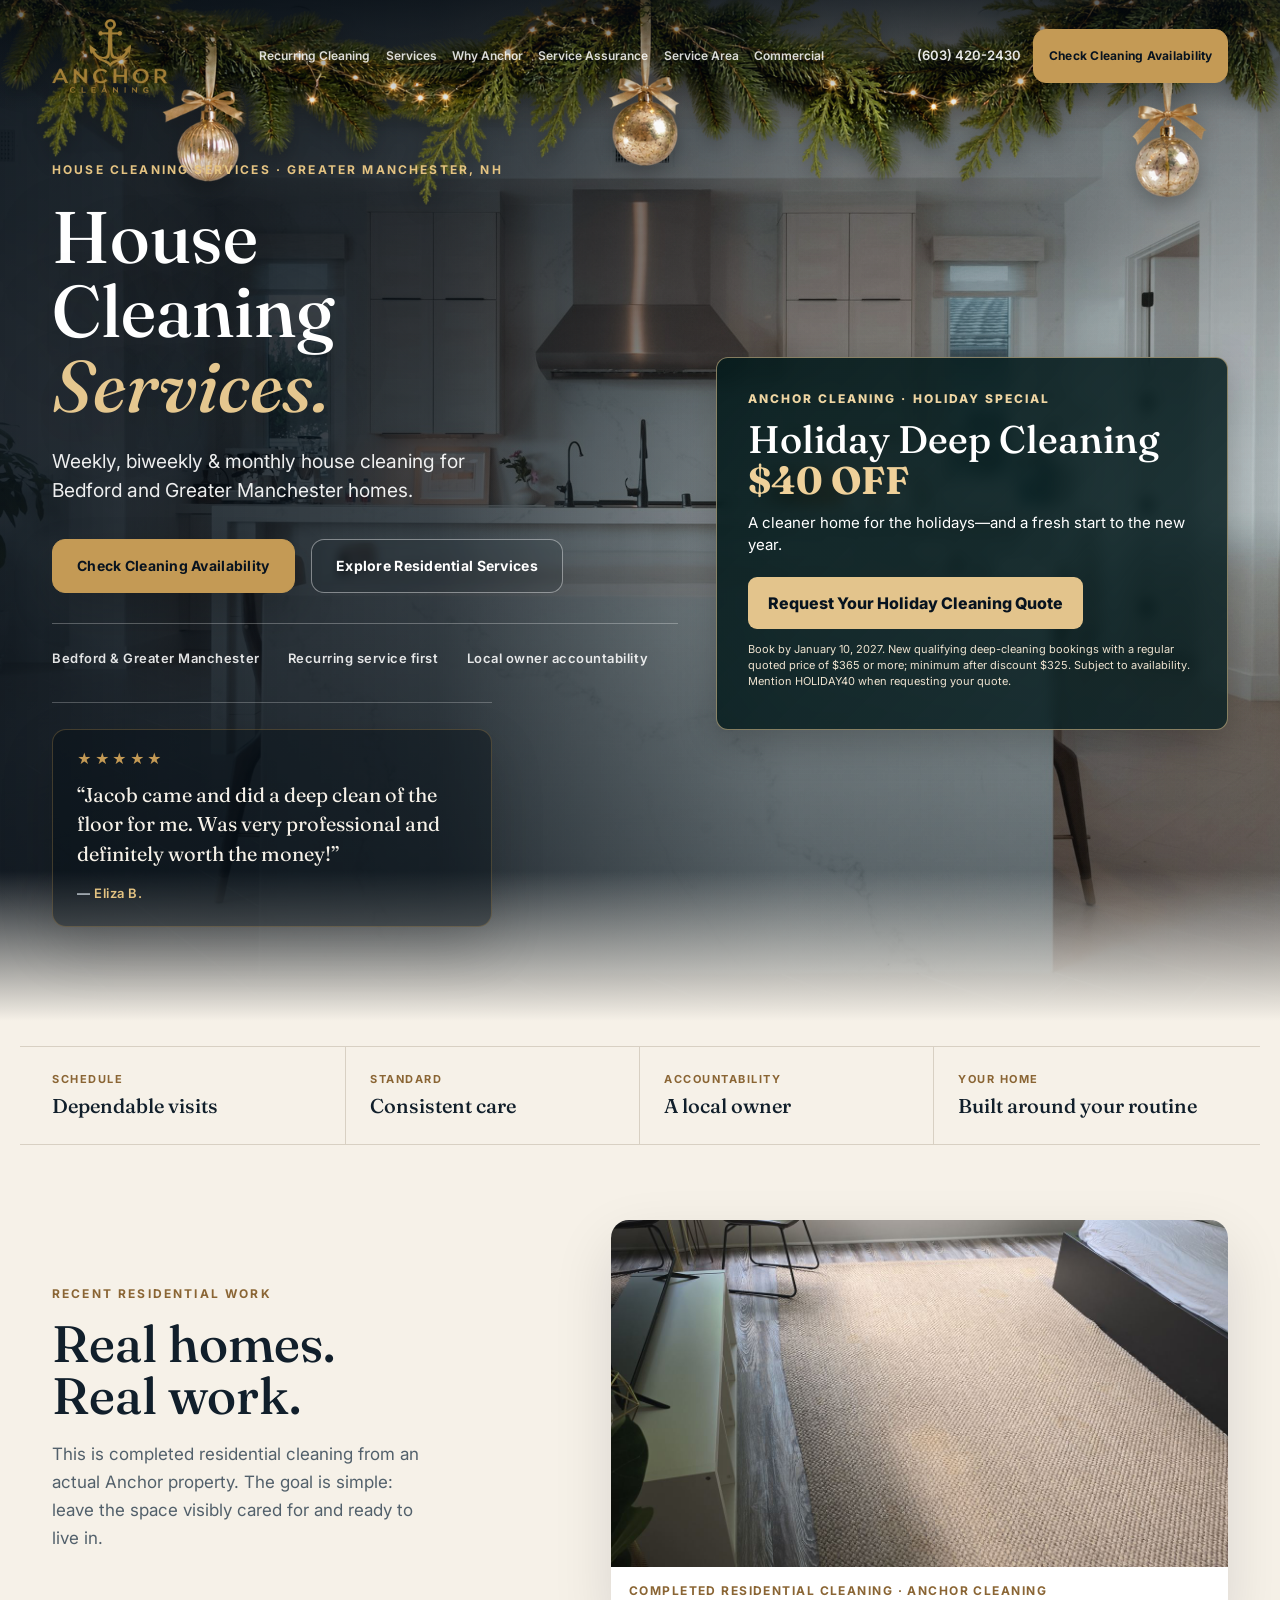
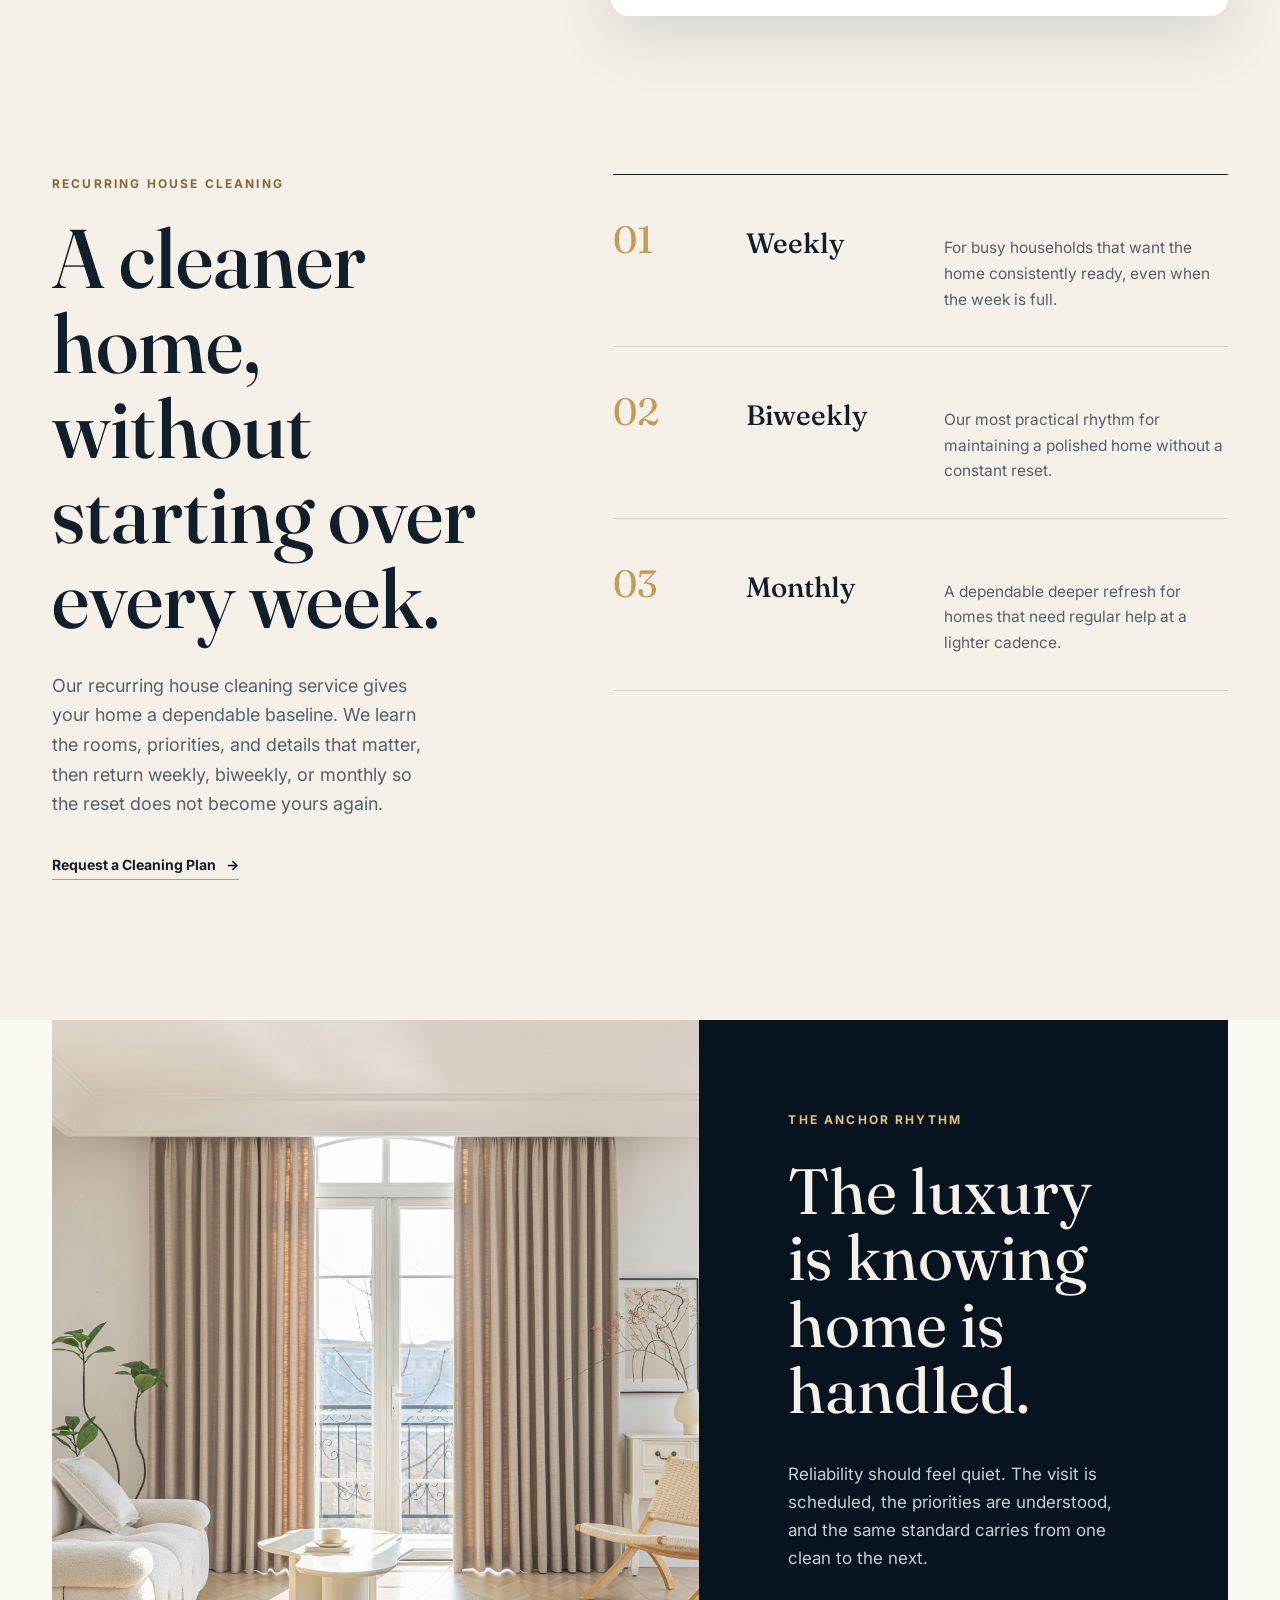
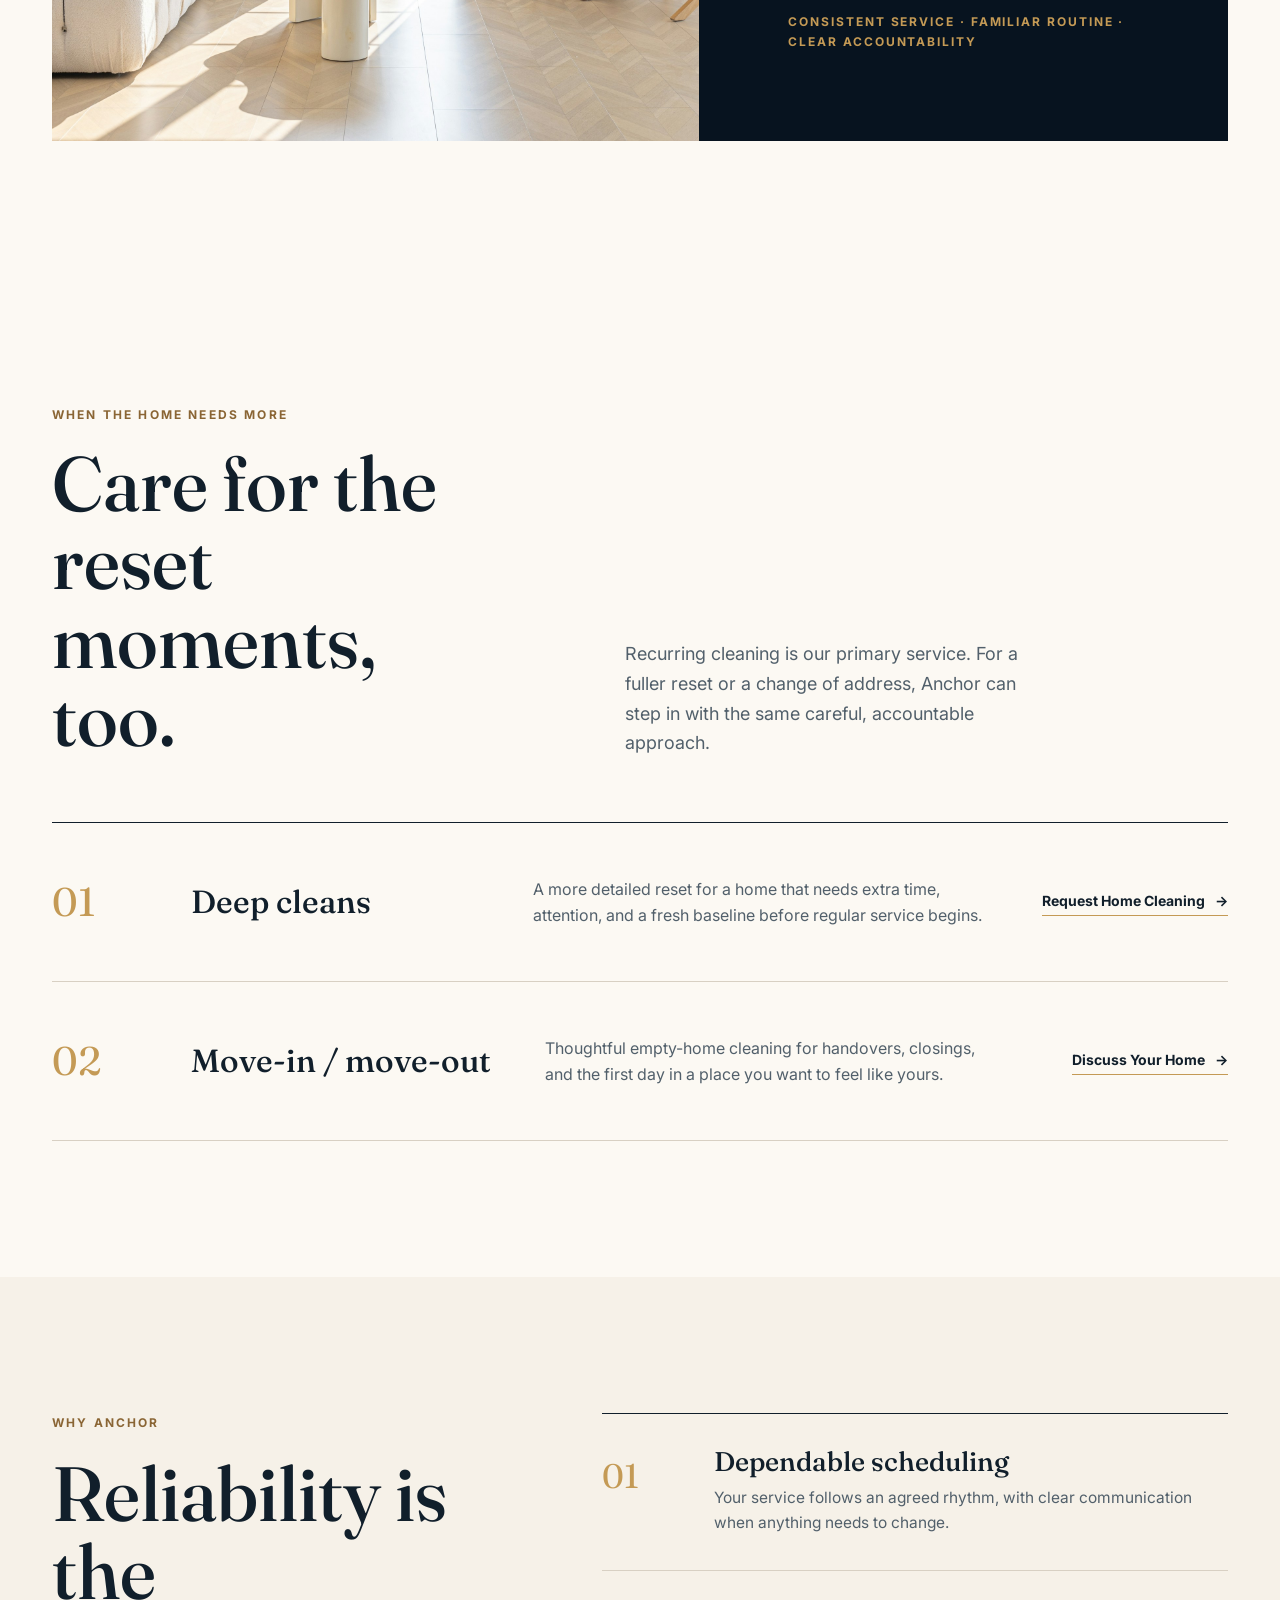
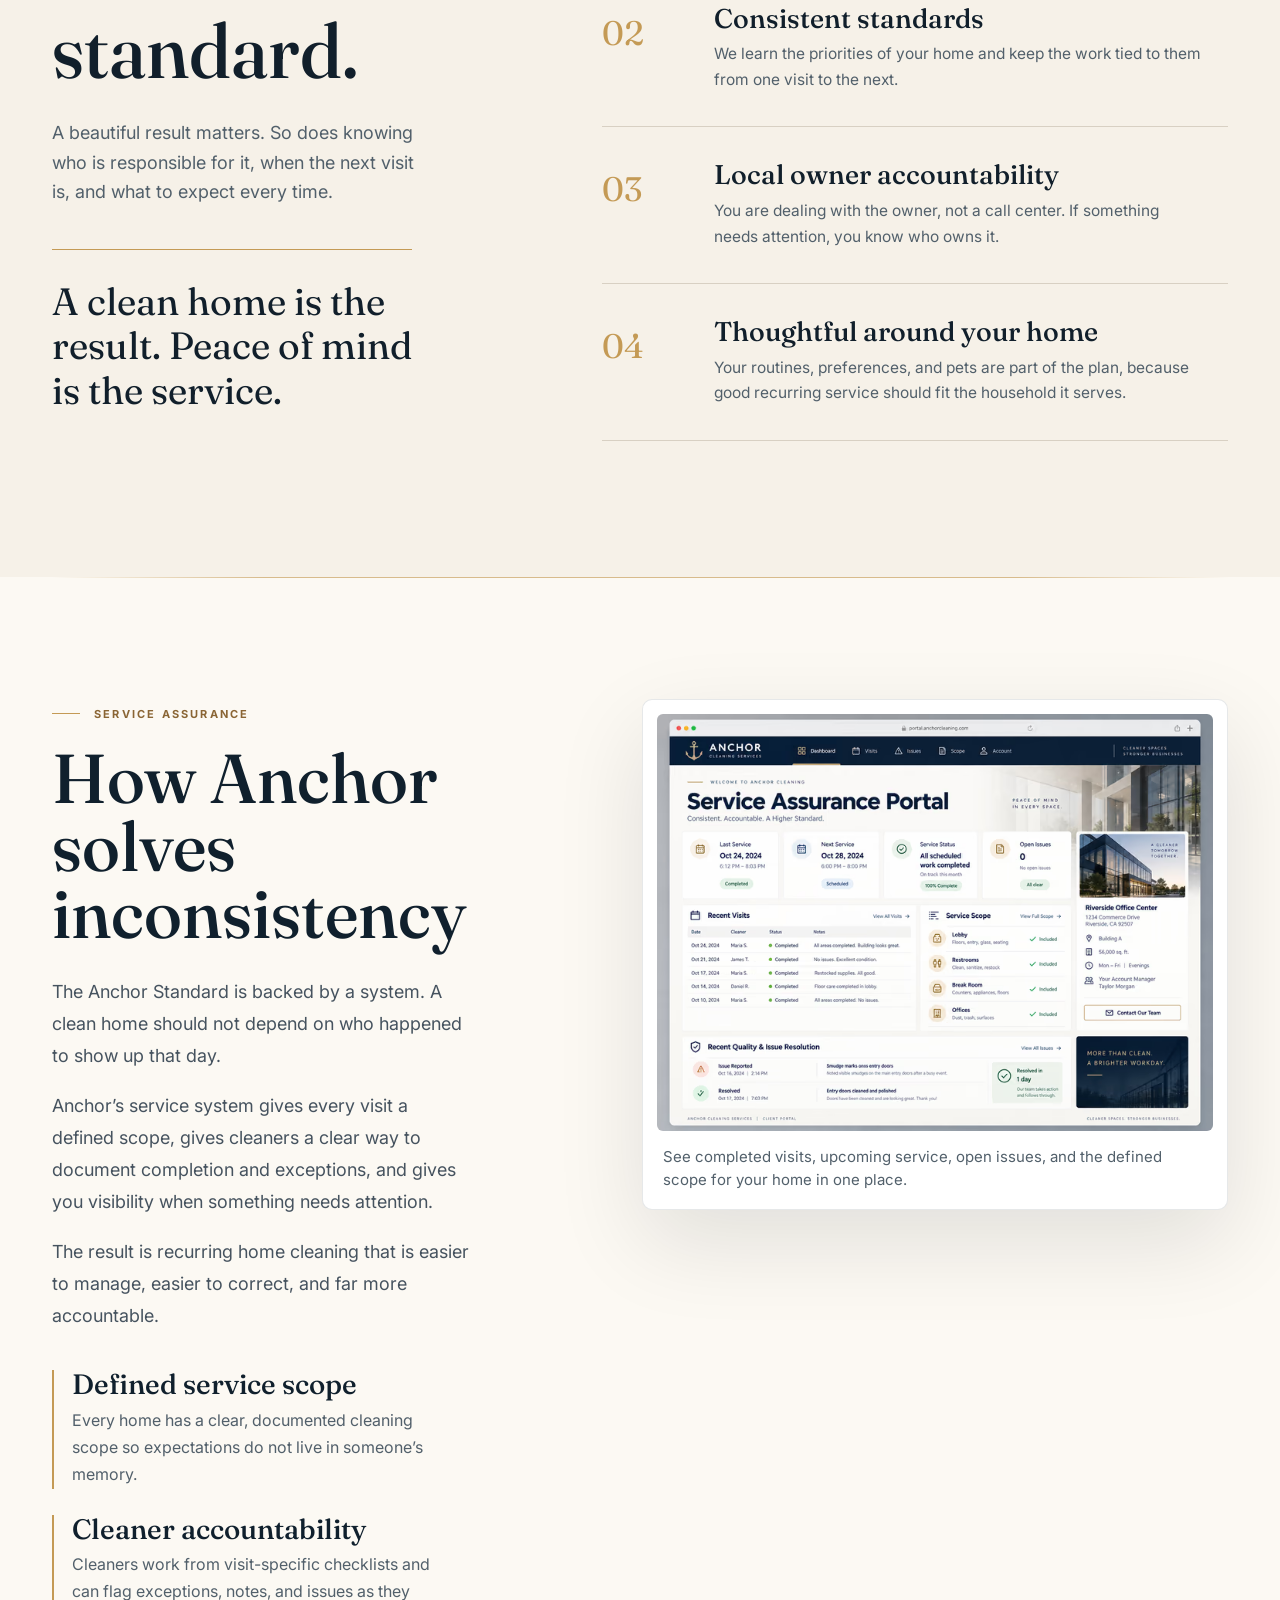
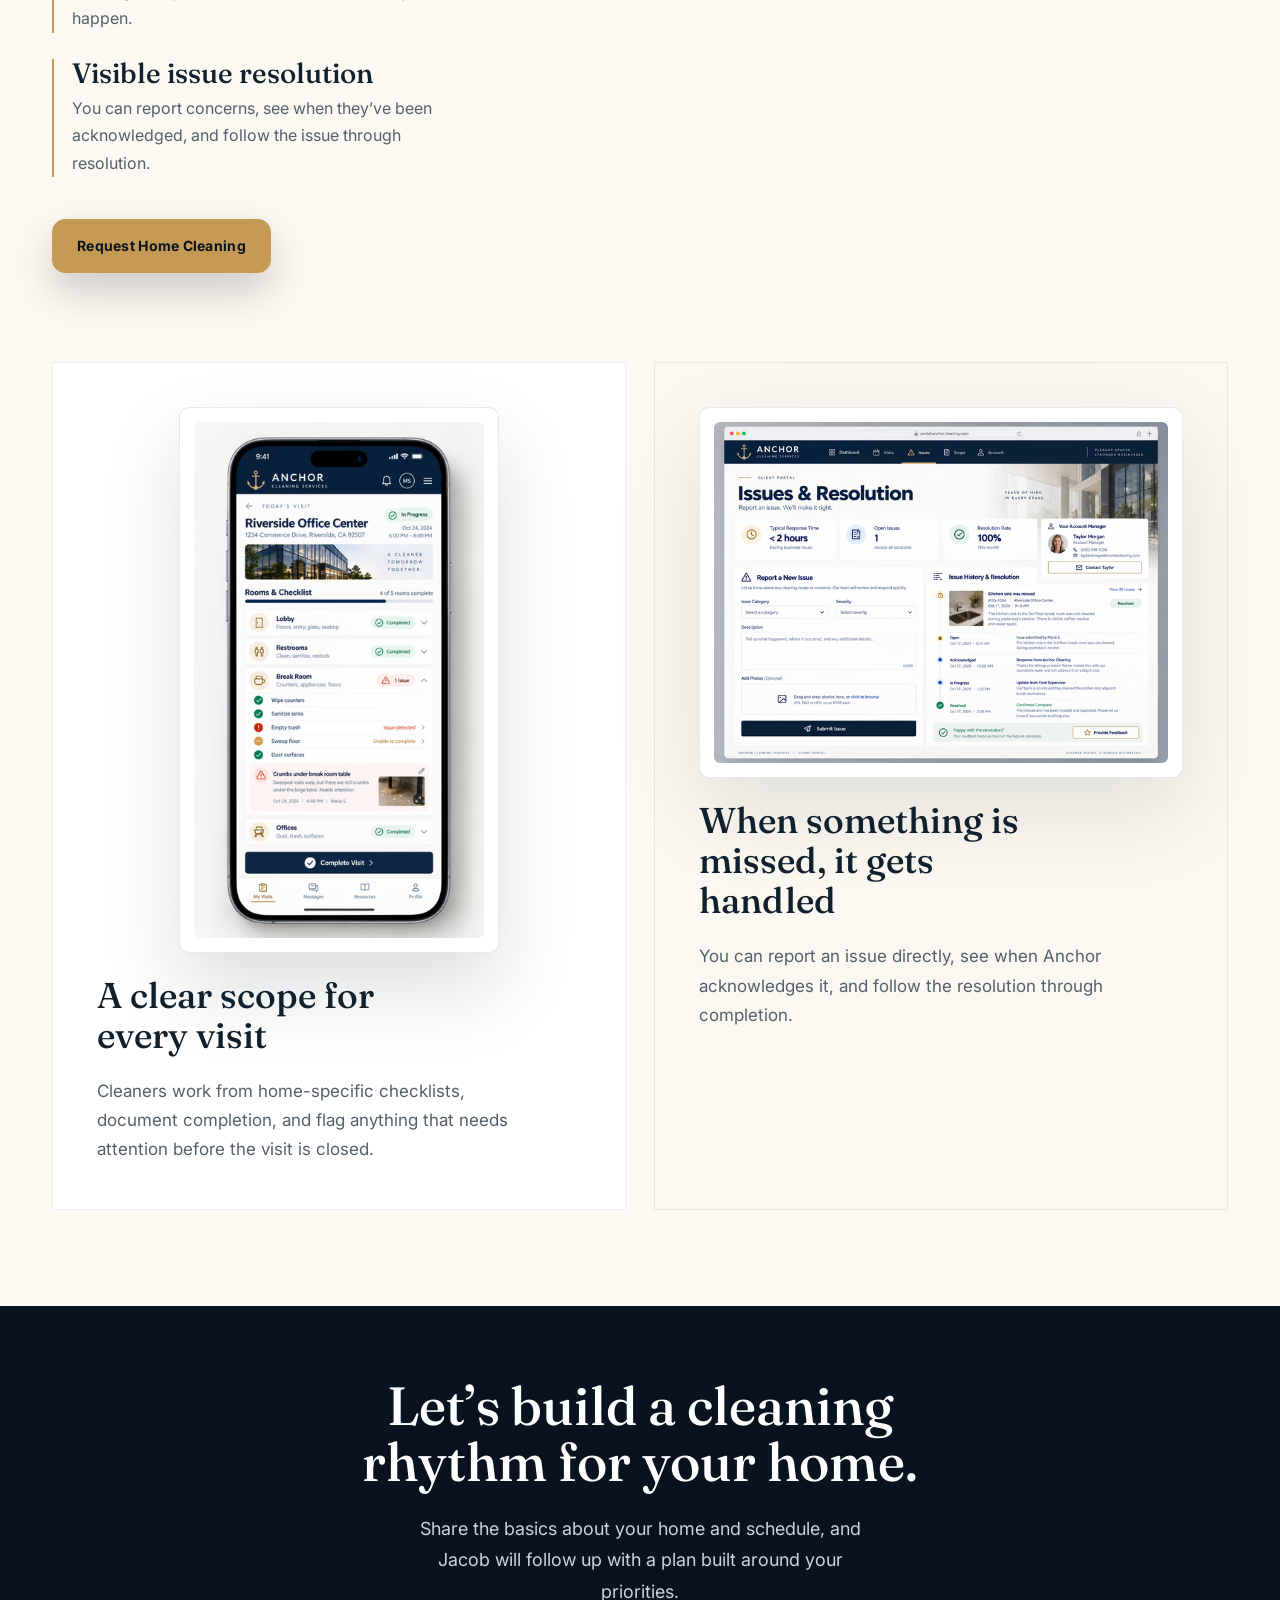
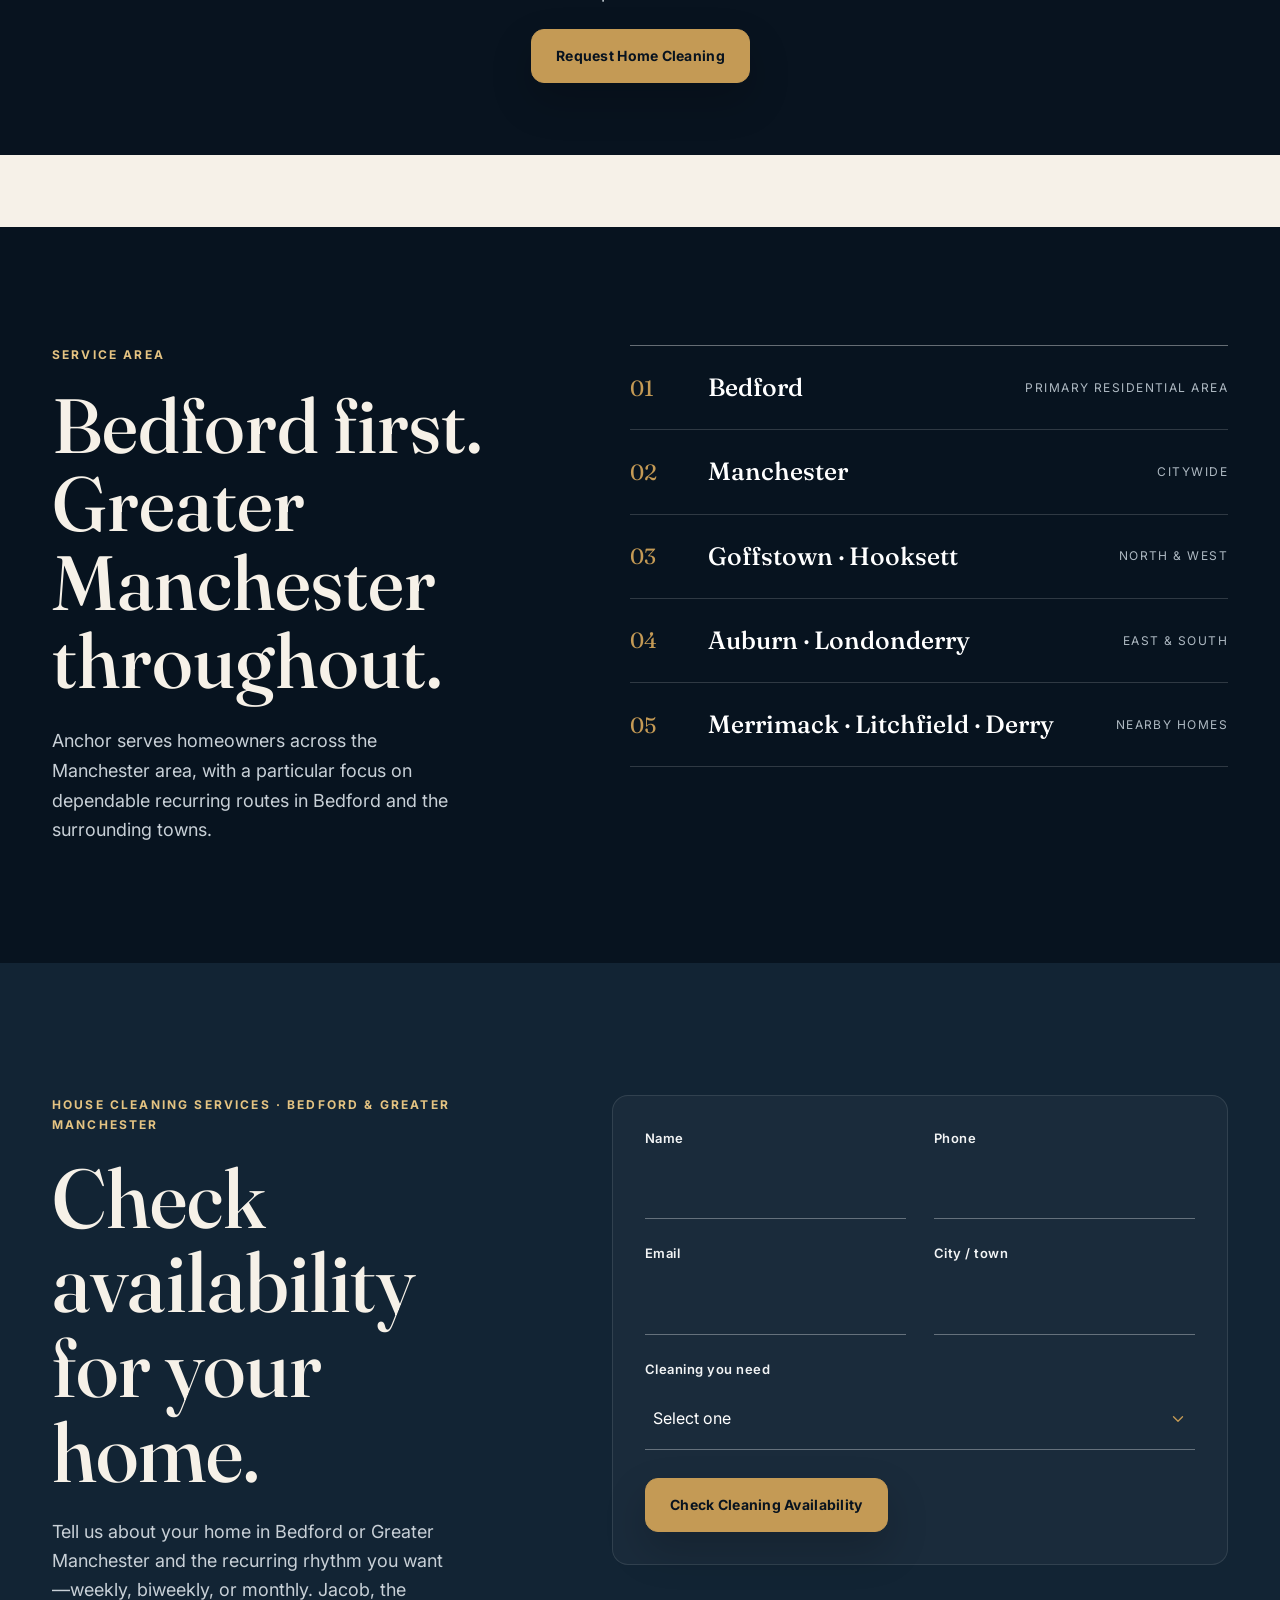
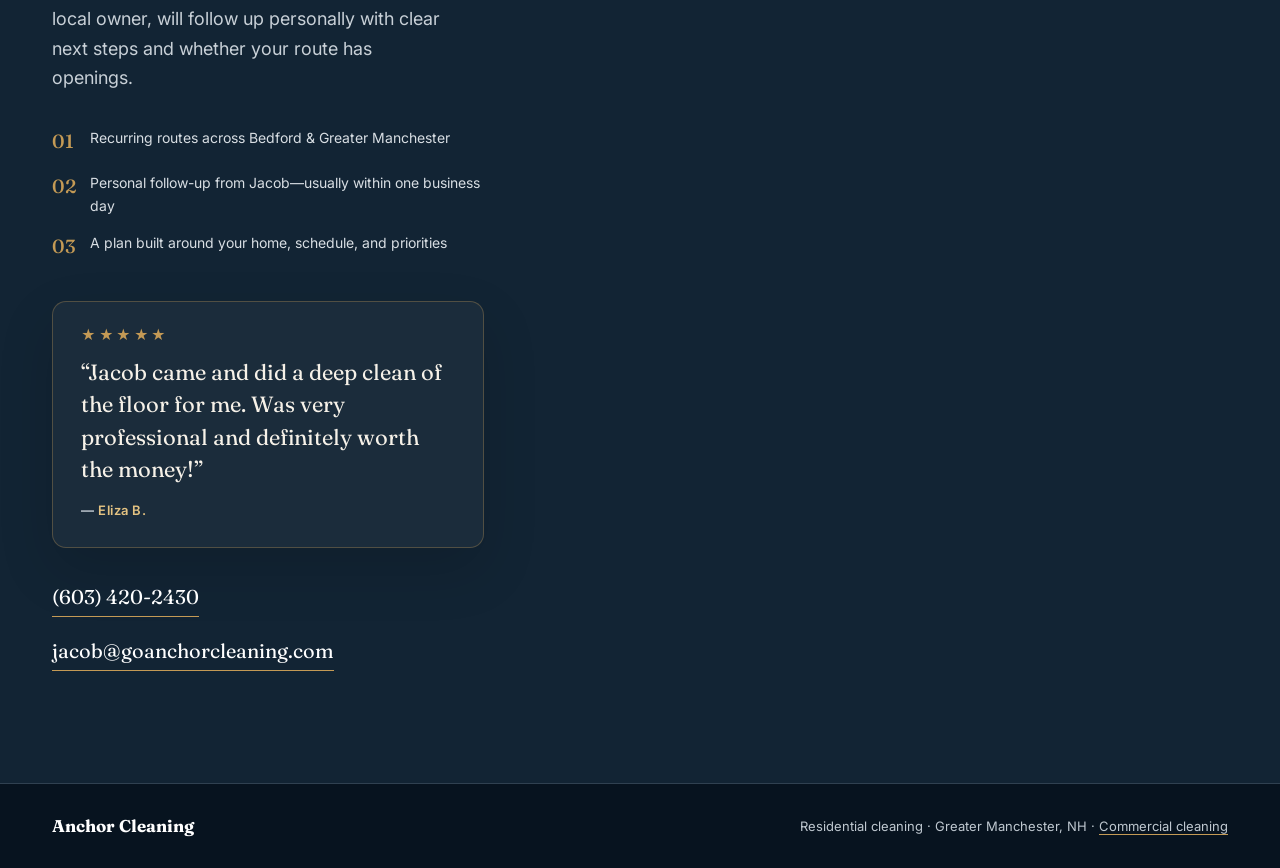
==== commit baac4f7c: "Connect uploaded evergreen garland image to holiday preview" ====
--- a/residential/index.html
+++ b/residential/index.html
@@ -158,6 +158,11 @@
 @media(max-width:800px){.holiday-decor{height:85px}.holiday-overlay{padding:17px 17px;margin:12px 0 22px}.holiday-overlay h2{font-size:31px}.holiday-overlay p{font-size:13px}}
 @media(prefers-reduced-motion:reduce){.holiday-overlay *{animation:none!important}}
 </style>
+<style id="holiday-visibility-fix">
+.hero.holiday-active .holiday-overlay{display:block!important;visibility:visible!important;opacity:1!important;height:auto!important;min-height:0!important;overflow:visible!important}
+.hero.holiday-active .holiday-overlay > *{display:block;visibility:visible!important;opacity:1!important;transform:none!important}
+.hero.holiday-active .holiday-overlay .holiday-cta{display:inline-block!important}
+</style>
 <style id="anchor-holiday-layout-fix">
 .hero.holiday-active{background-size:cover;background-position:center center;min-height:100svh}
 .hero.holiday-active .hero-inner{display:grid;grid-template-columns:minmax(0,1.1fr) minmax(340px,.9fr);align-items:center;gap:clamp(22px,3vw,50px);min-height:100svh;padding-top:160px;padding-bottom:94px}
@@ -170,6 +175,12 @@
 @media(max-width:1000px){.hero.holiday-active .hero-inner{grid-template-columns:minmax(0,1fr) minmax(300px,.9fr);gap:20px}.hero.holiday-active h1{font-size:clamp(45px,5vw,70px)}.hero.holiday-active .holiday-overlay{padding:18px}}
 @media(max-width:700px){.hero.holiday-active .hero-inner{display:flex;flex-direction:column;align-items:stretch;gap:25px;padding-top:125px;padding-bottom:65px}.hero.holiday-active .hero-copy{width:100%}.hero.holiday-active h1{font-size:clamp(49px,12vw,78px)}.hero.holiday-active .holiday-overlay{width:100%;margin:0}}
 </style>
+<style id="holiday-photographic-garland">
+/* Photographic transparent PNG: visually draped in the room, never in front of navigation. */
+.hero.holiday-active .holiday-garland-photo{position:absolute;z-index:2;top:0;left:0;width:100%;height:clamp(125px,16vw,230px);pointer-events:none;background-image:url('../assets/anchor-evergreen-garland-2026(1).png');background-repeat:no-repeat;background-size:100% auto;background-position:center top;filter:drop-shadow(0 8px 9px rgba(0,0,0,.24));}
+.hero.holiday-active .hero-inner{position:relative;z-index:3}
+@media(max-width:700px){.hero.holiday-active .holiday-garland-photo{height:105px;background-size:auto 105px;background-position:center top;opacity:.92}}
+</style>
 </head>
 <body>
 <header><div class="doc mast">
@@ -178,7 +189,7 @@
   <div class="mast-actions"><a class="mast-phone js-phone" href="tel:+16034202430">(603) 420-2430</a><a class="btn btn-gold" href="#quote">Check Cleaning Availability</a></div>
 </div></header>
 <main>
-  <section class="hero holiday-active" id="top"><div class="doc hero-inner"><div class="hero-copy">
+  <section class="hero holiday-active" id="top"><div class="holiday-garland-photo" aria-hidden="true"></div><div class="doc hero-inner"><div class="hero-copy">
     <div class="eyebrow light reveal">House cleaning services · Greater Manchester, NH</div><h1 class="reveal">House Cleaning <em>Services.</em></h1><p class="hero-lede reveal">Weekly, biweekly &amp; monthly house cleaning for Bedford and Greater Manchester homes.</p>
     <div class="hero-actions reveal"><a class="btn btn-gold" href="#quote">Check Cleaning Availability</a><a class="btn btn-quiet" href="#recurring">Explore Residential Services</a></div>
     <div class="hero-note reveal" aria-label="Service highlights"><span>Bedford &amp; Greater Manchester</span><span>Recurring service first</span><span>Local owner accountability</span></div>
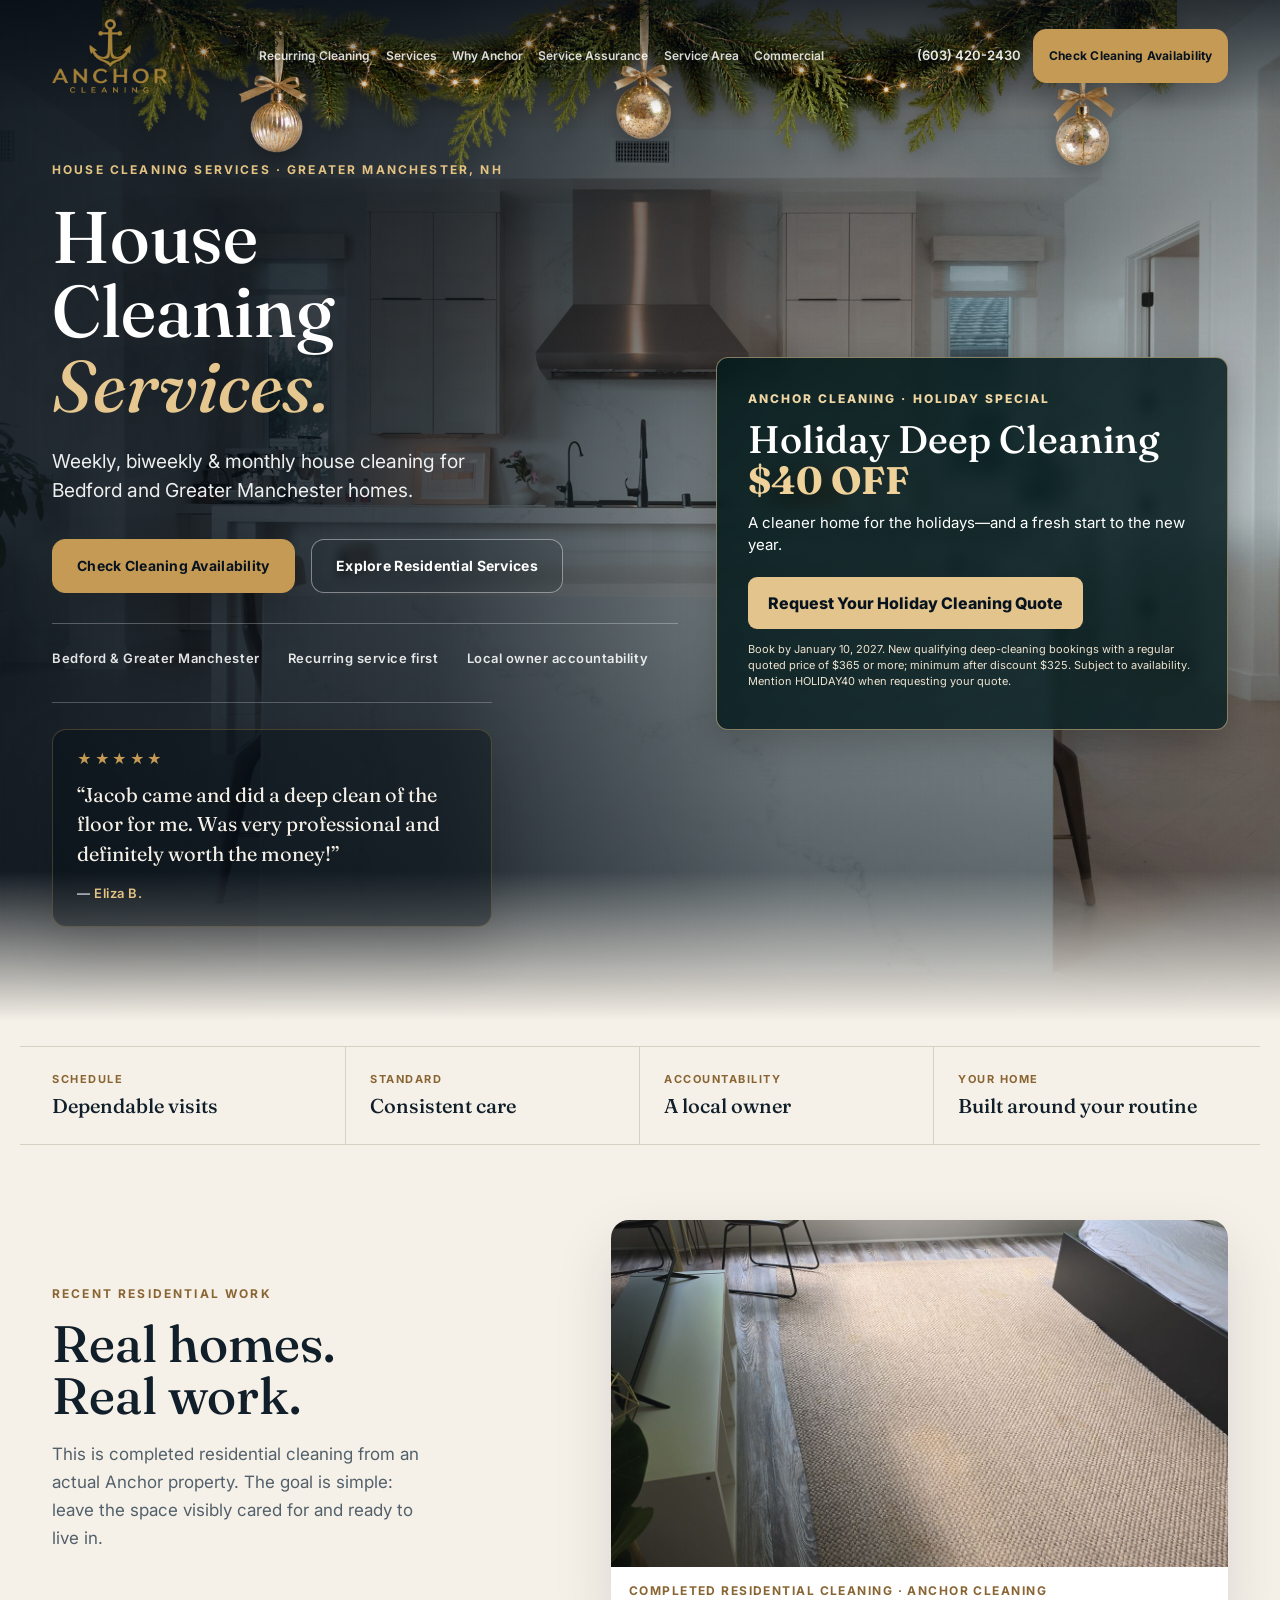
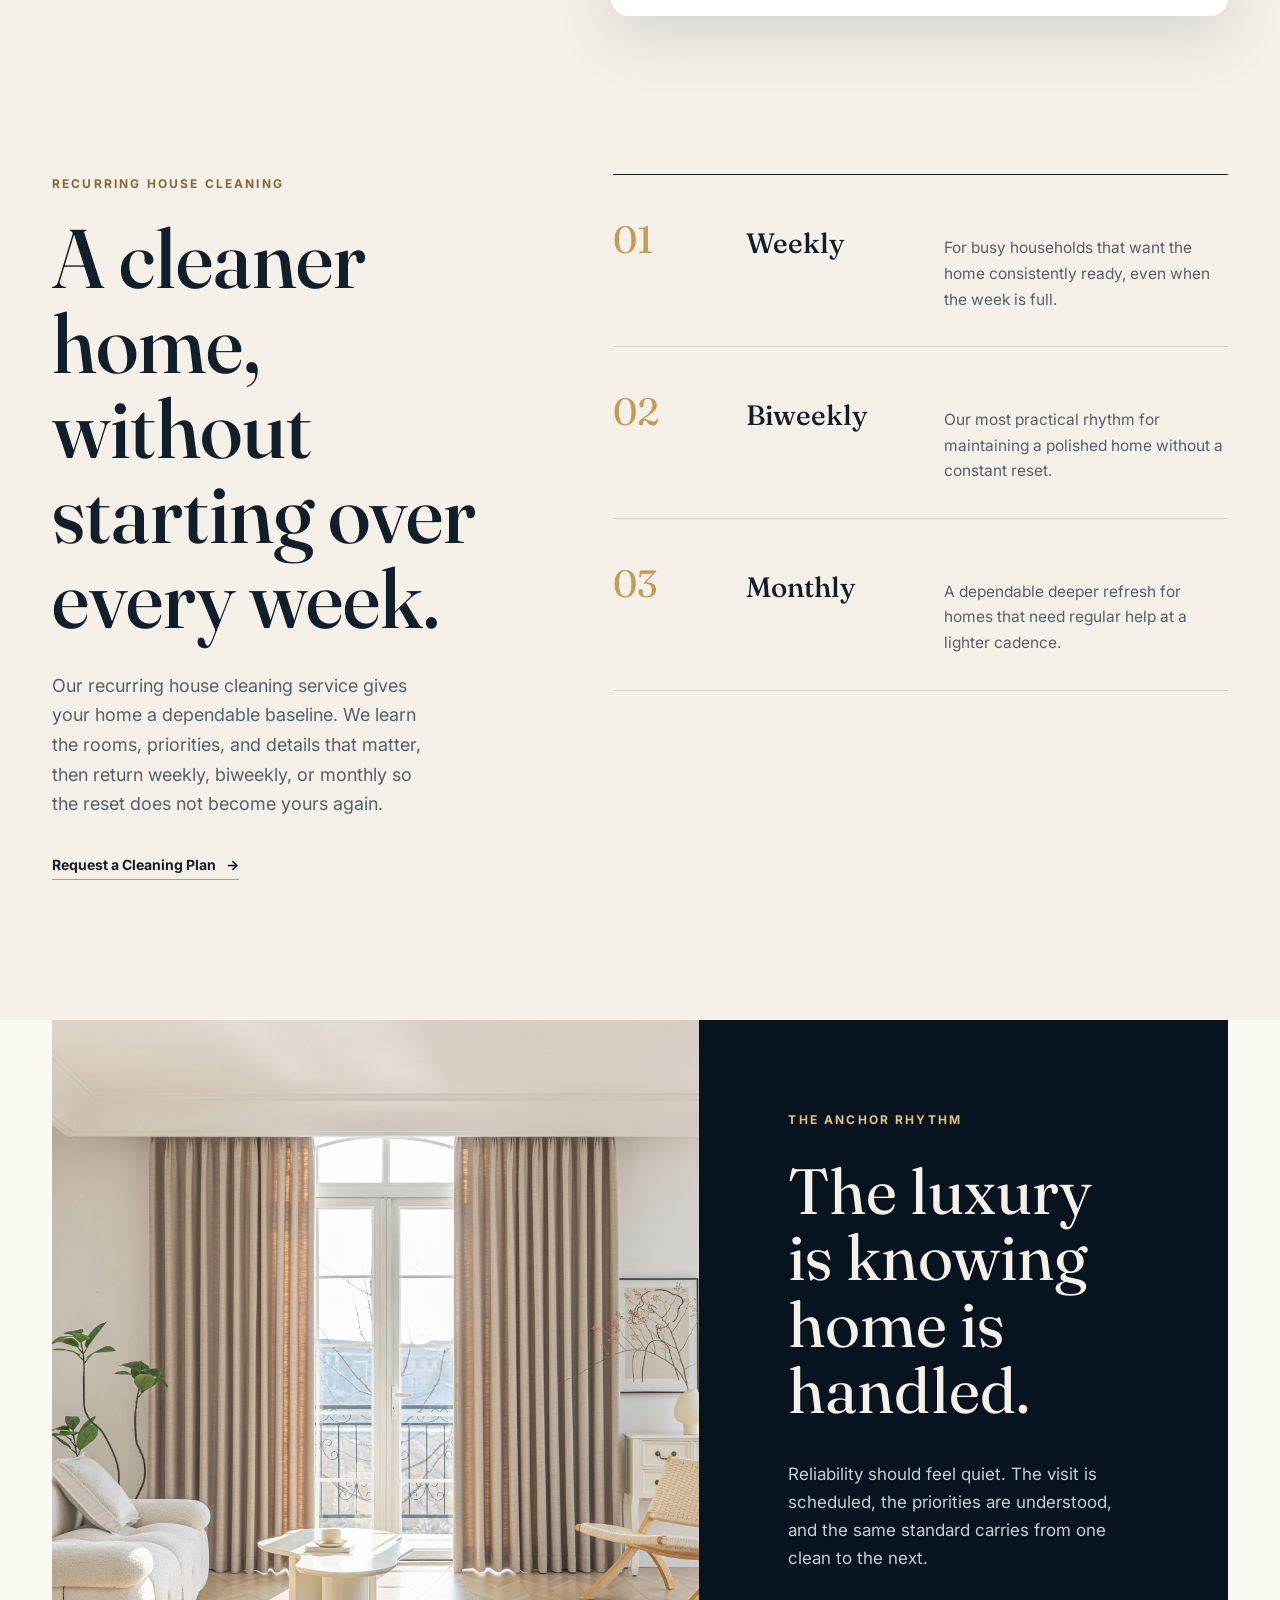
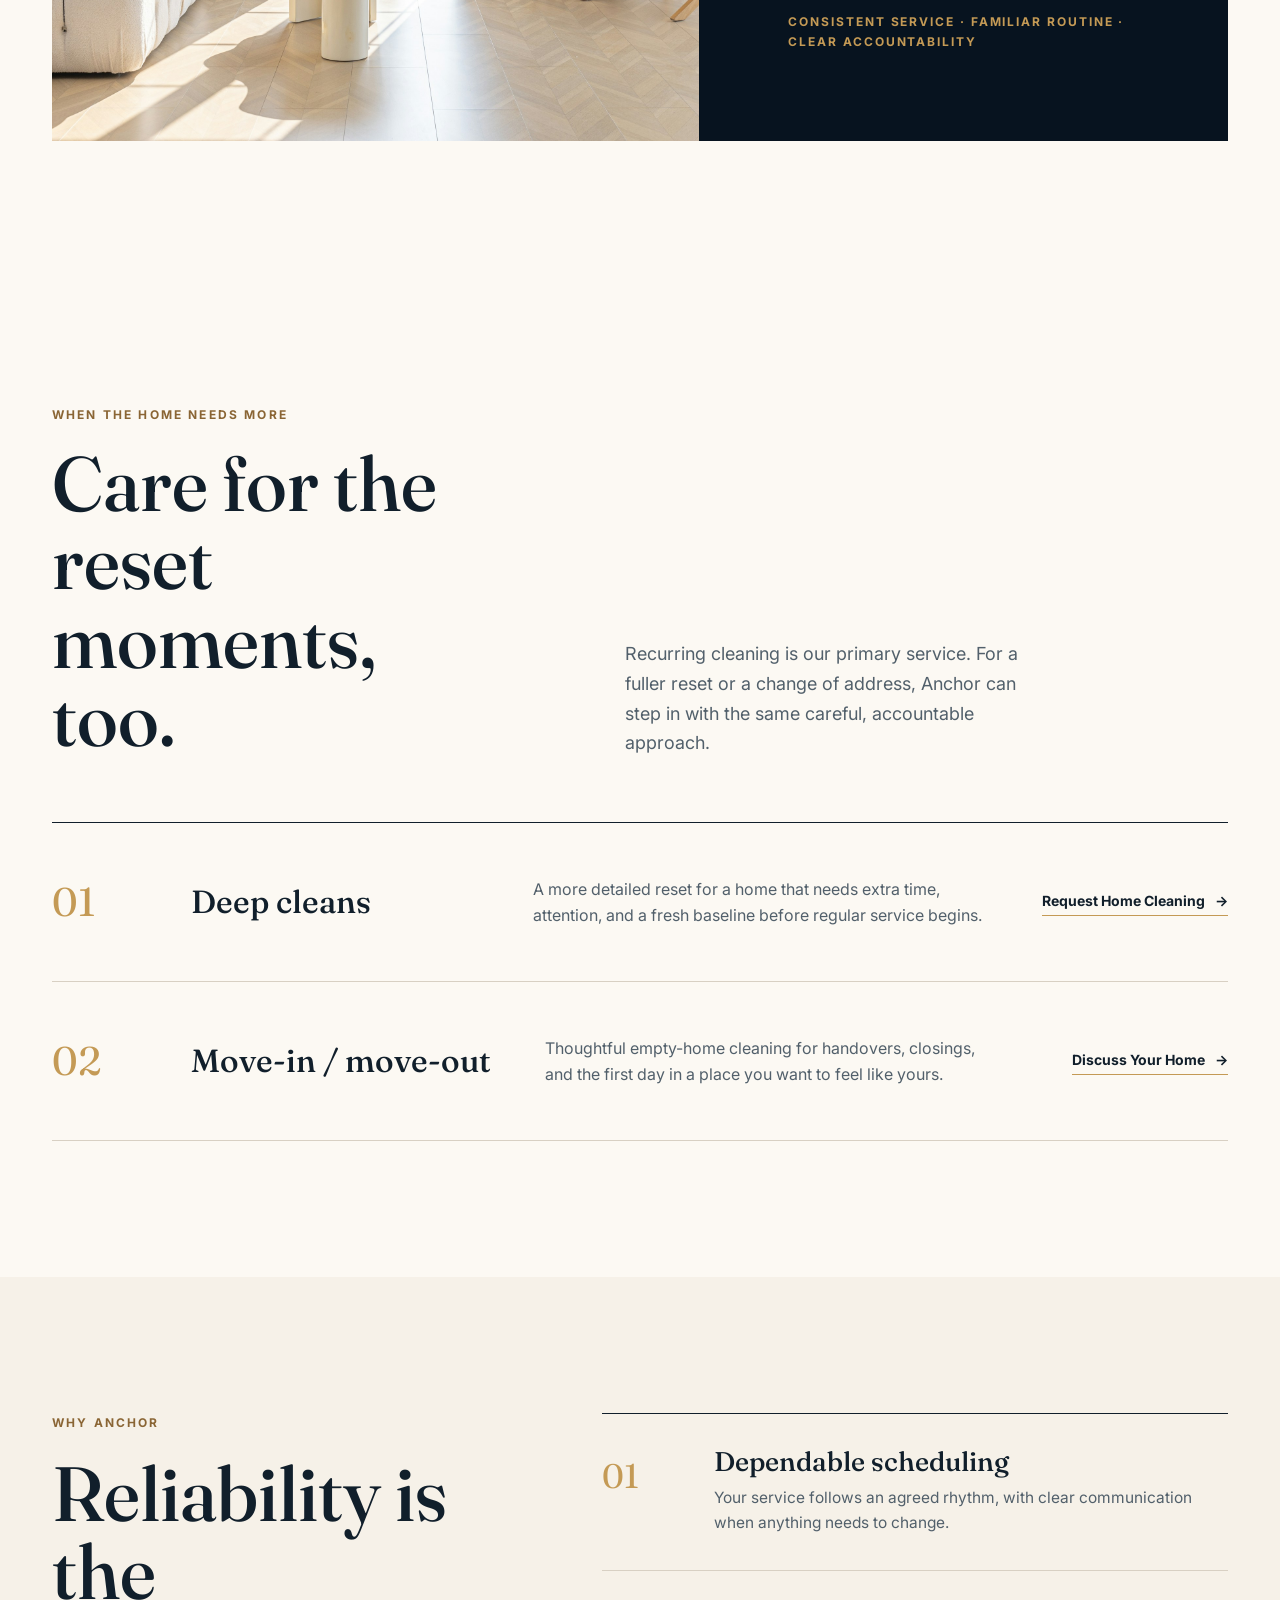
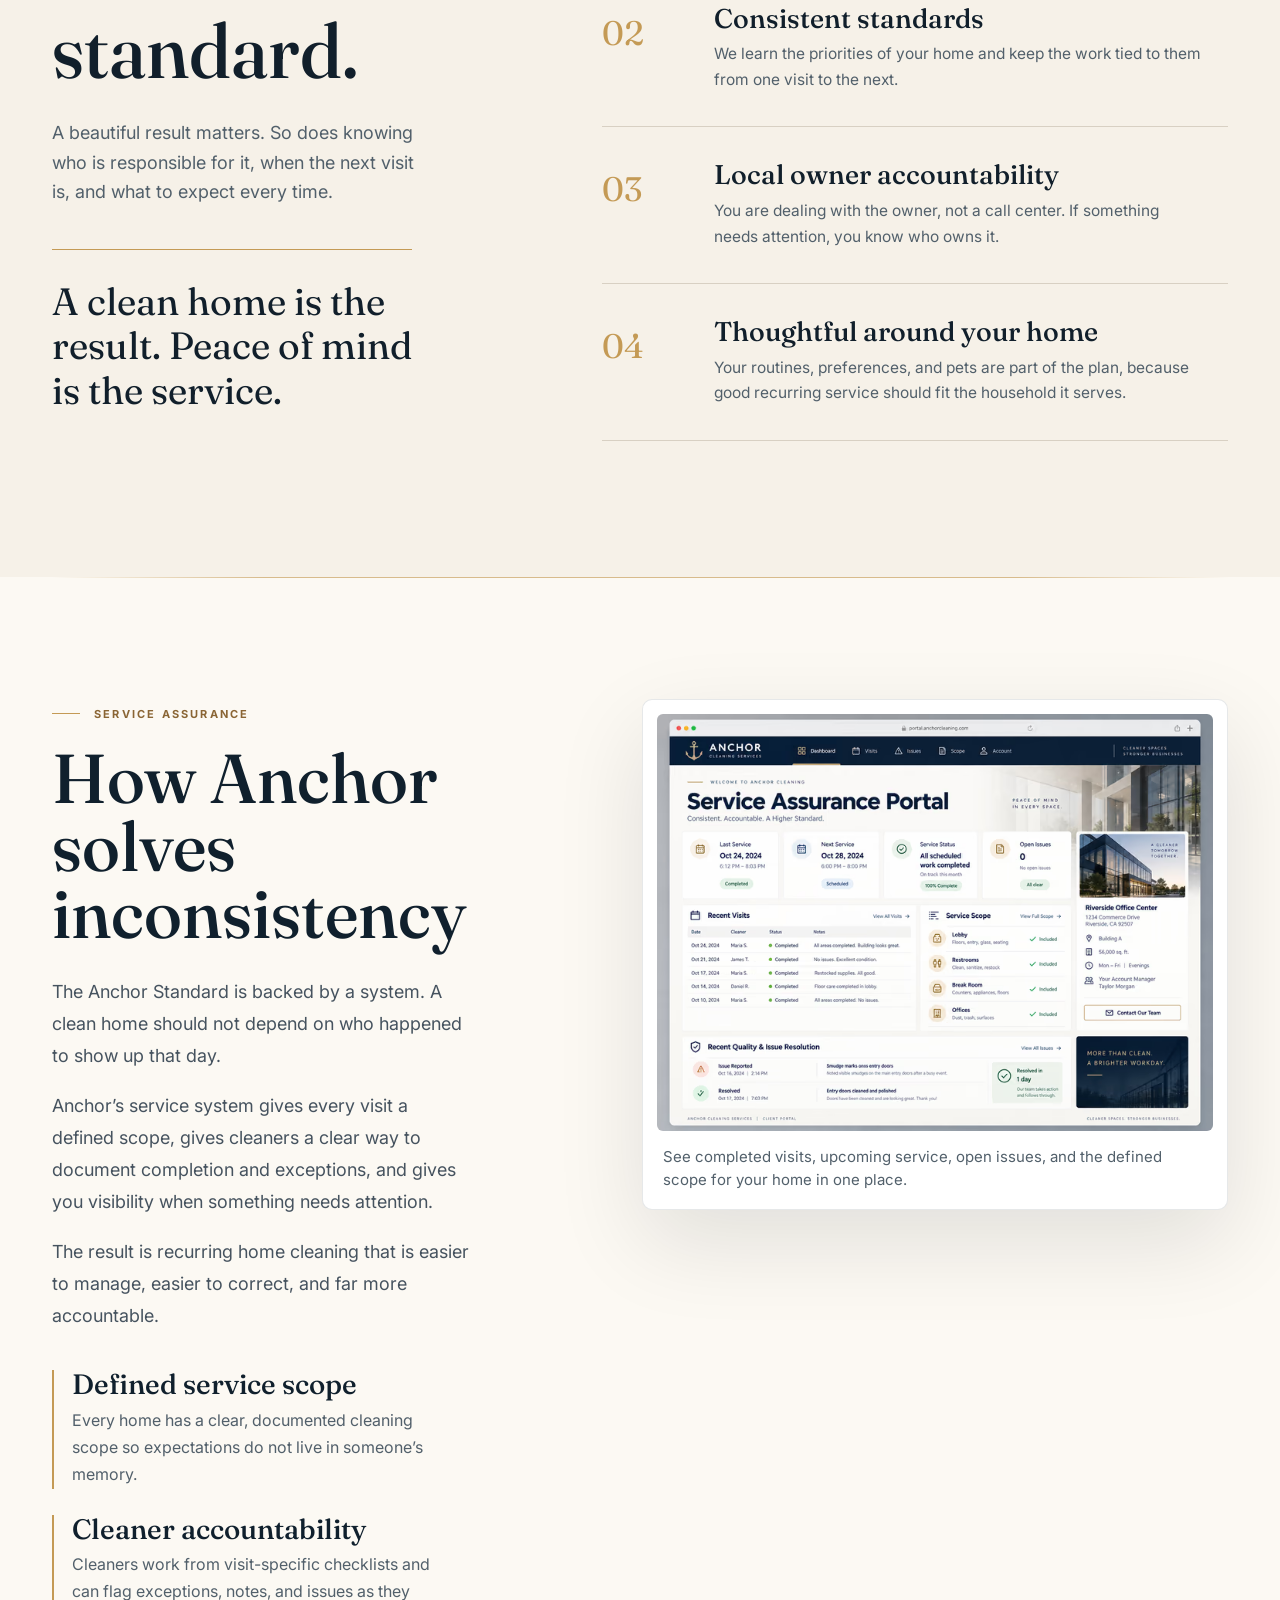
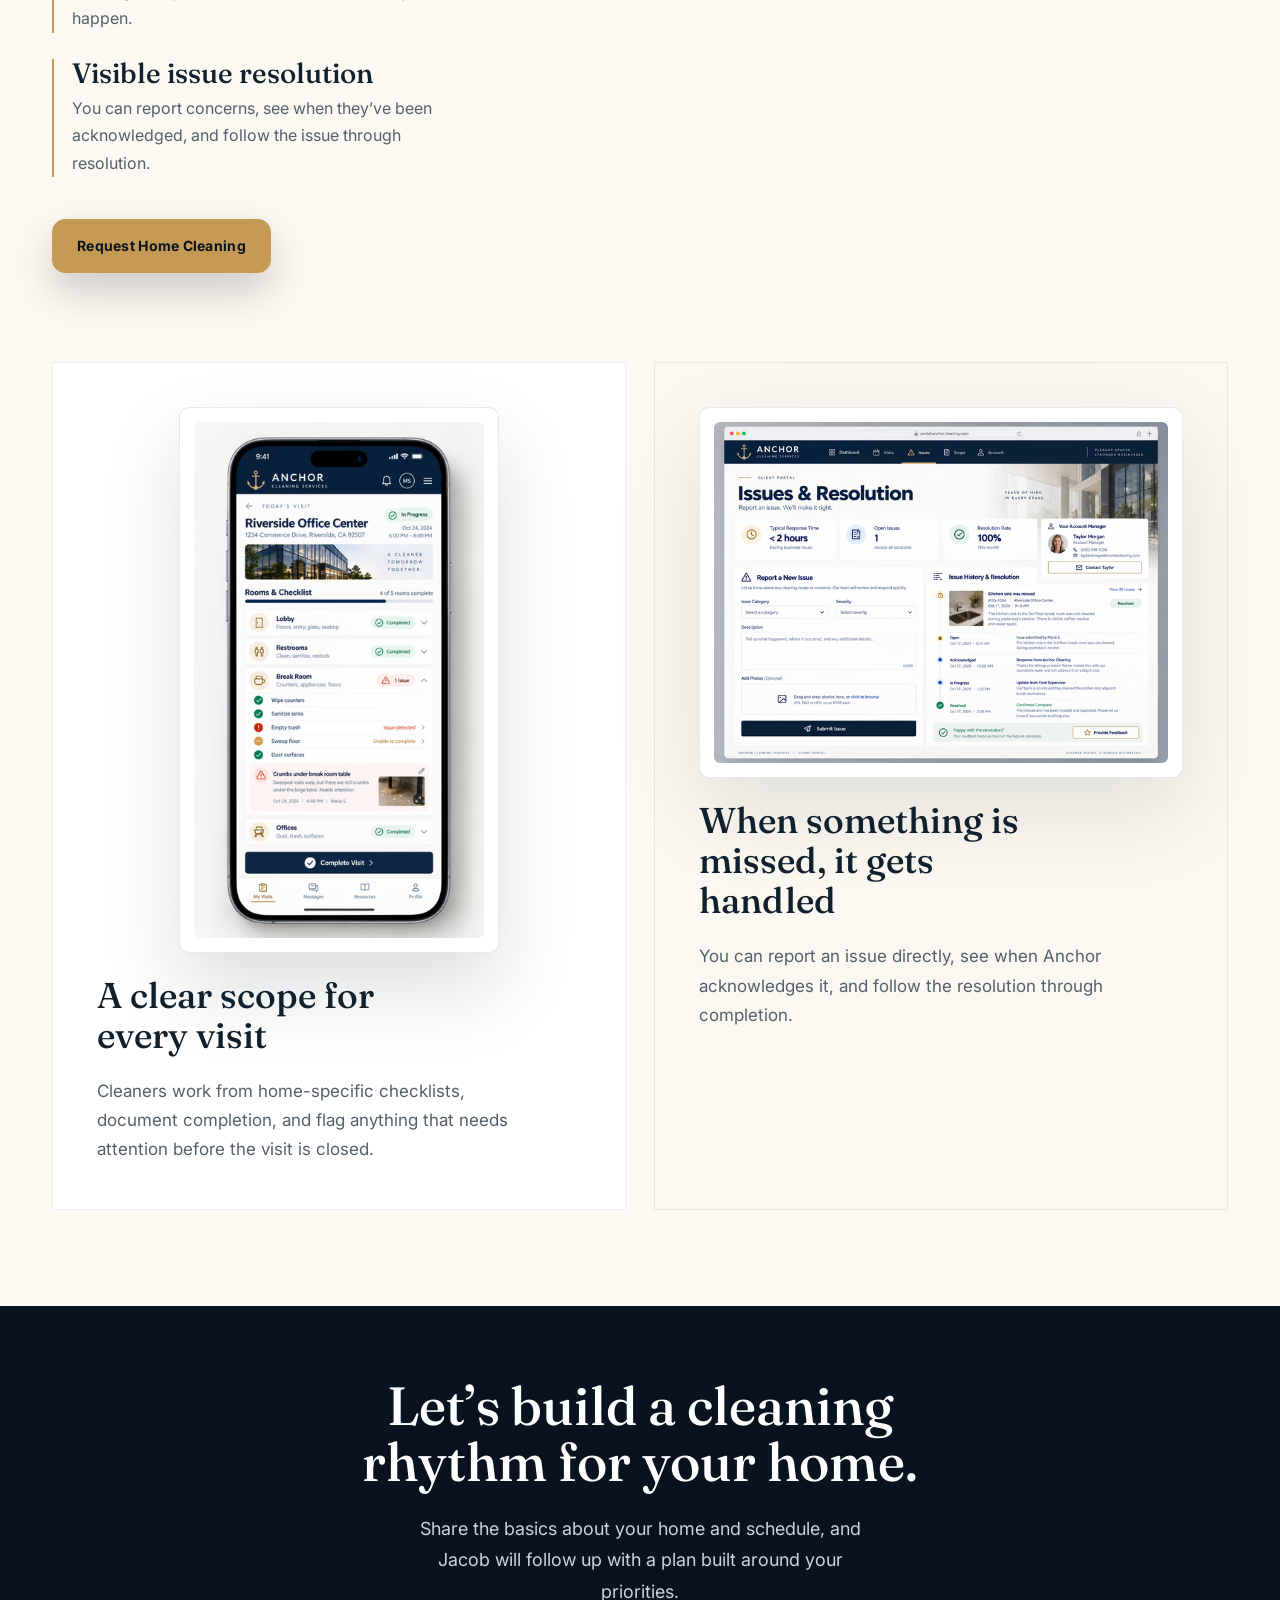
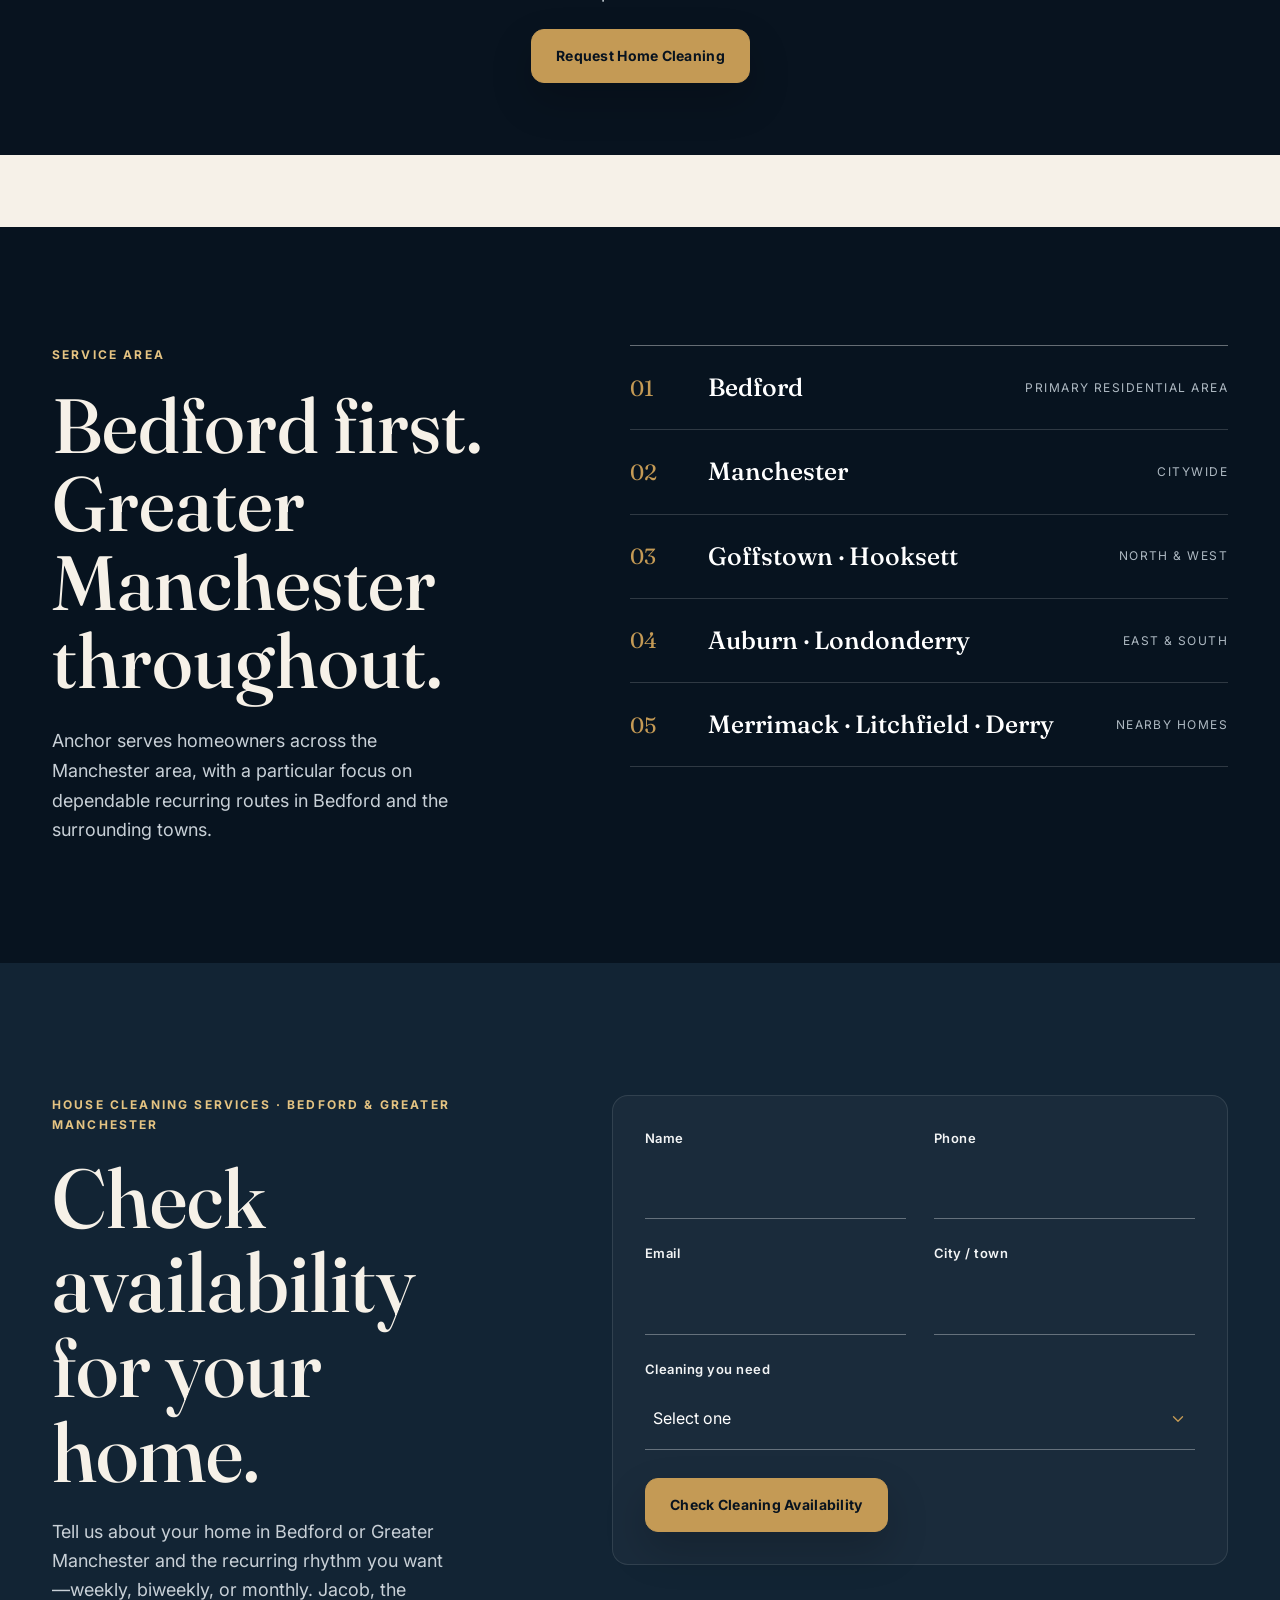
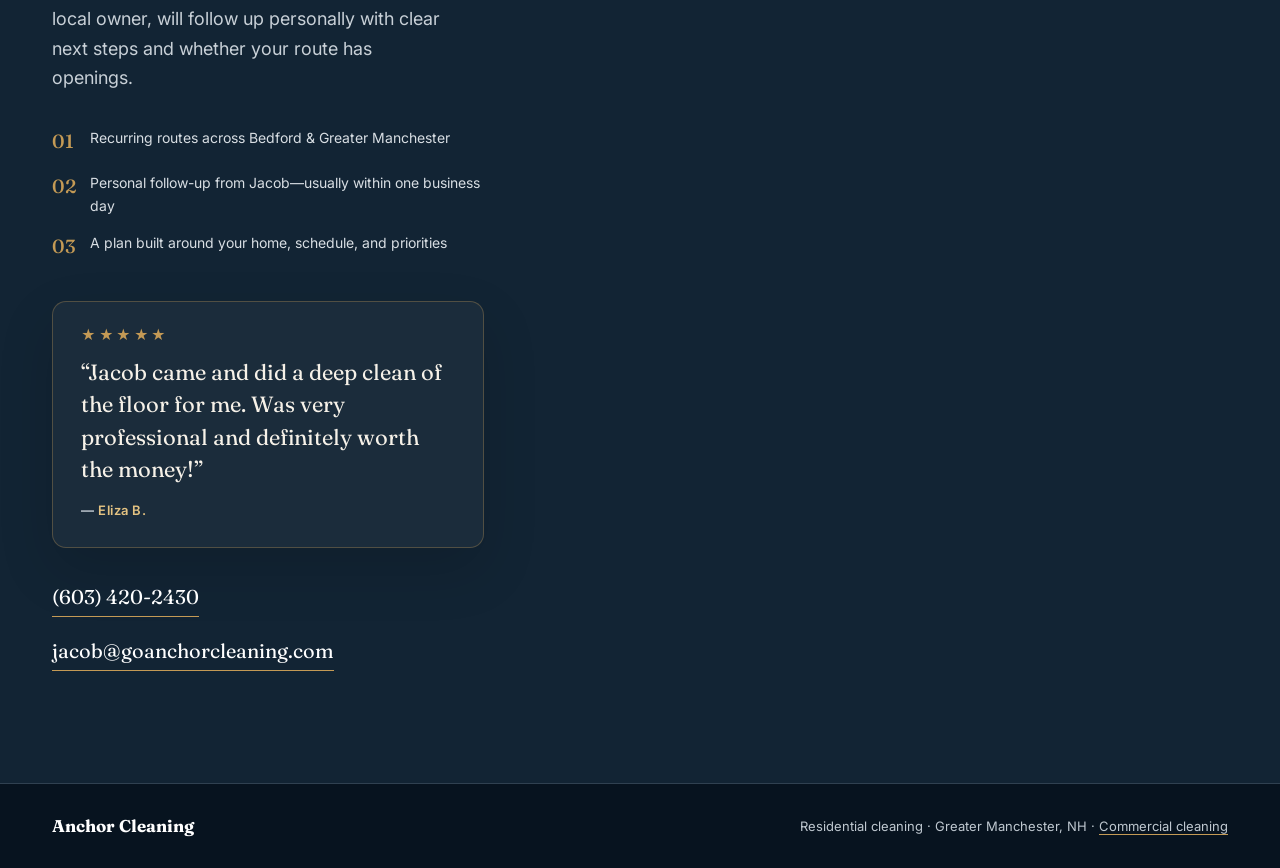
==== commit a36944e9: "Refine holiday garland scale to keep ornaments clear of hero copy" ====
--- a/residential/index.html
+++ b/residential/index.html
@@ -177,9 +177,9 @@
 </style>
 <style id="holiday-photographic-garland">
 /* Photographic transparent PNG: visually draped in the room, never in front of navigation. */
-.hero.holiday-active .holiday-garland-photo{position:absolute;z-index:2;top:0;left:0;width:100%;height:clamp(125px,16vw,230px);pointer-events:none;background-image:url('../assets/anchor-evergreen-garland-2026(1).png');background-repeat:no-repeat;background-size:100% auto;background-position:center top;filter:drop-shadow(0 8px 9px rgba(0,0,0,.24));}
+.hero.holiday-active .holiday-garland-photo{position:absolute;z-index:2;top:0;left:0;width:100%;height:clamp(125px,16vw,230px);pointer-events:none;background-image:url('../assets/anchor-evergreen-garland-2026(1).png');background-repeat:no-repeat;background-size:84% auto;background-position:center top;filter:drop-shadow(0 8px 9px rgba(0,0,0,.24));}
 .hero.holiday-active .hero-inner{position:relative;z-index:3}
-@media(max-width:700px){.hero.holiday-active .holiday-garland-photo{height:105px;background-size:auto 105px;background-position:center top;opacity:.92}}
+@media(max-width:700px){.hero.holiday-active .holiday-garland-photo{height:90px;background-size:auto 90px;background-position:center top;opacity:.92}}
 </style>
 </head>
 <body>
